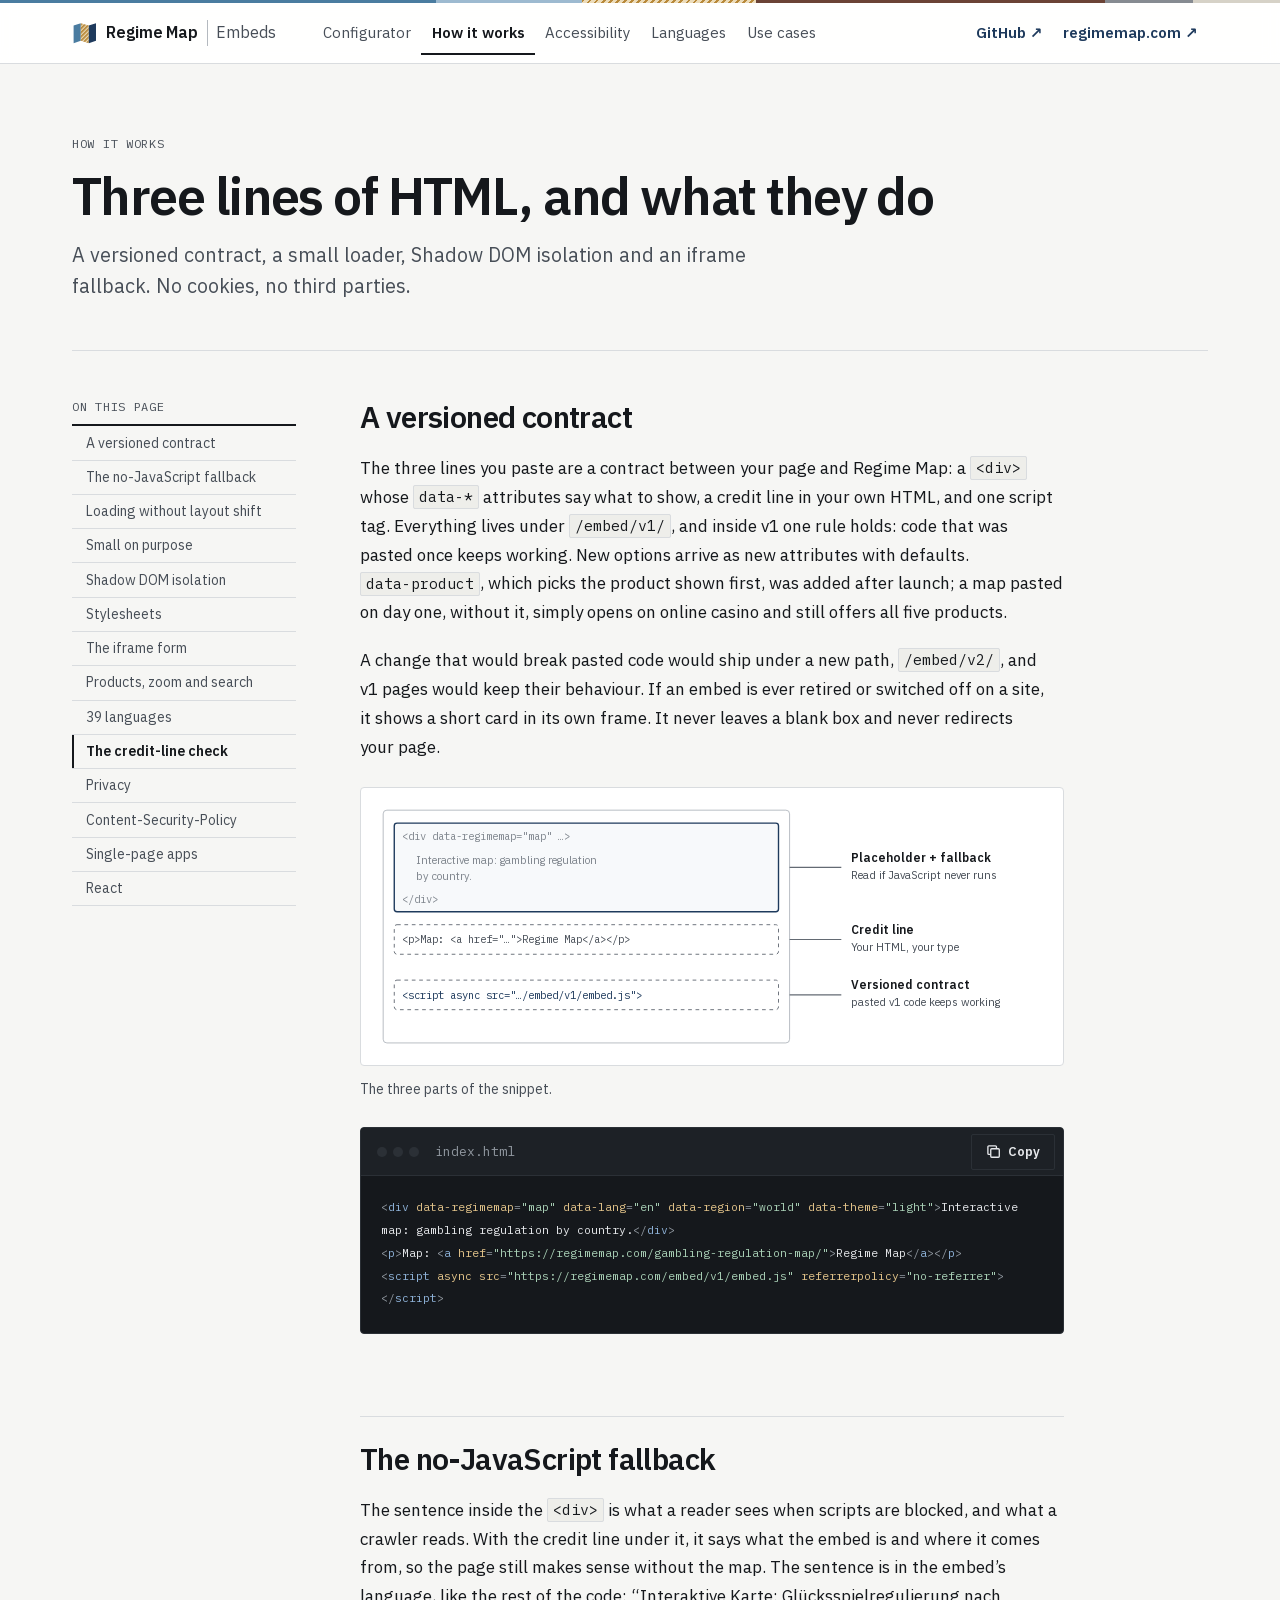
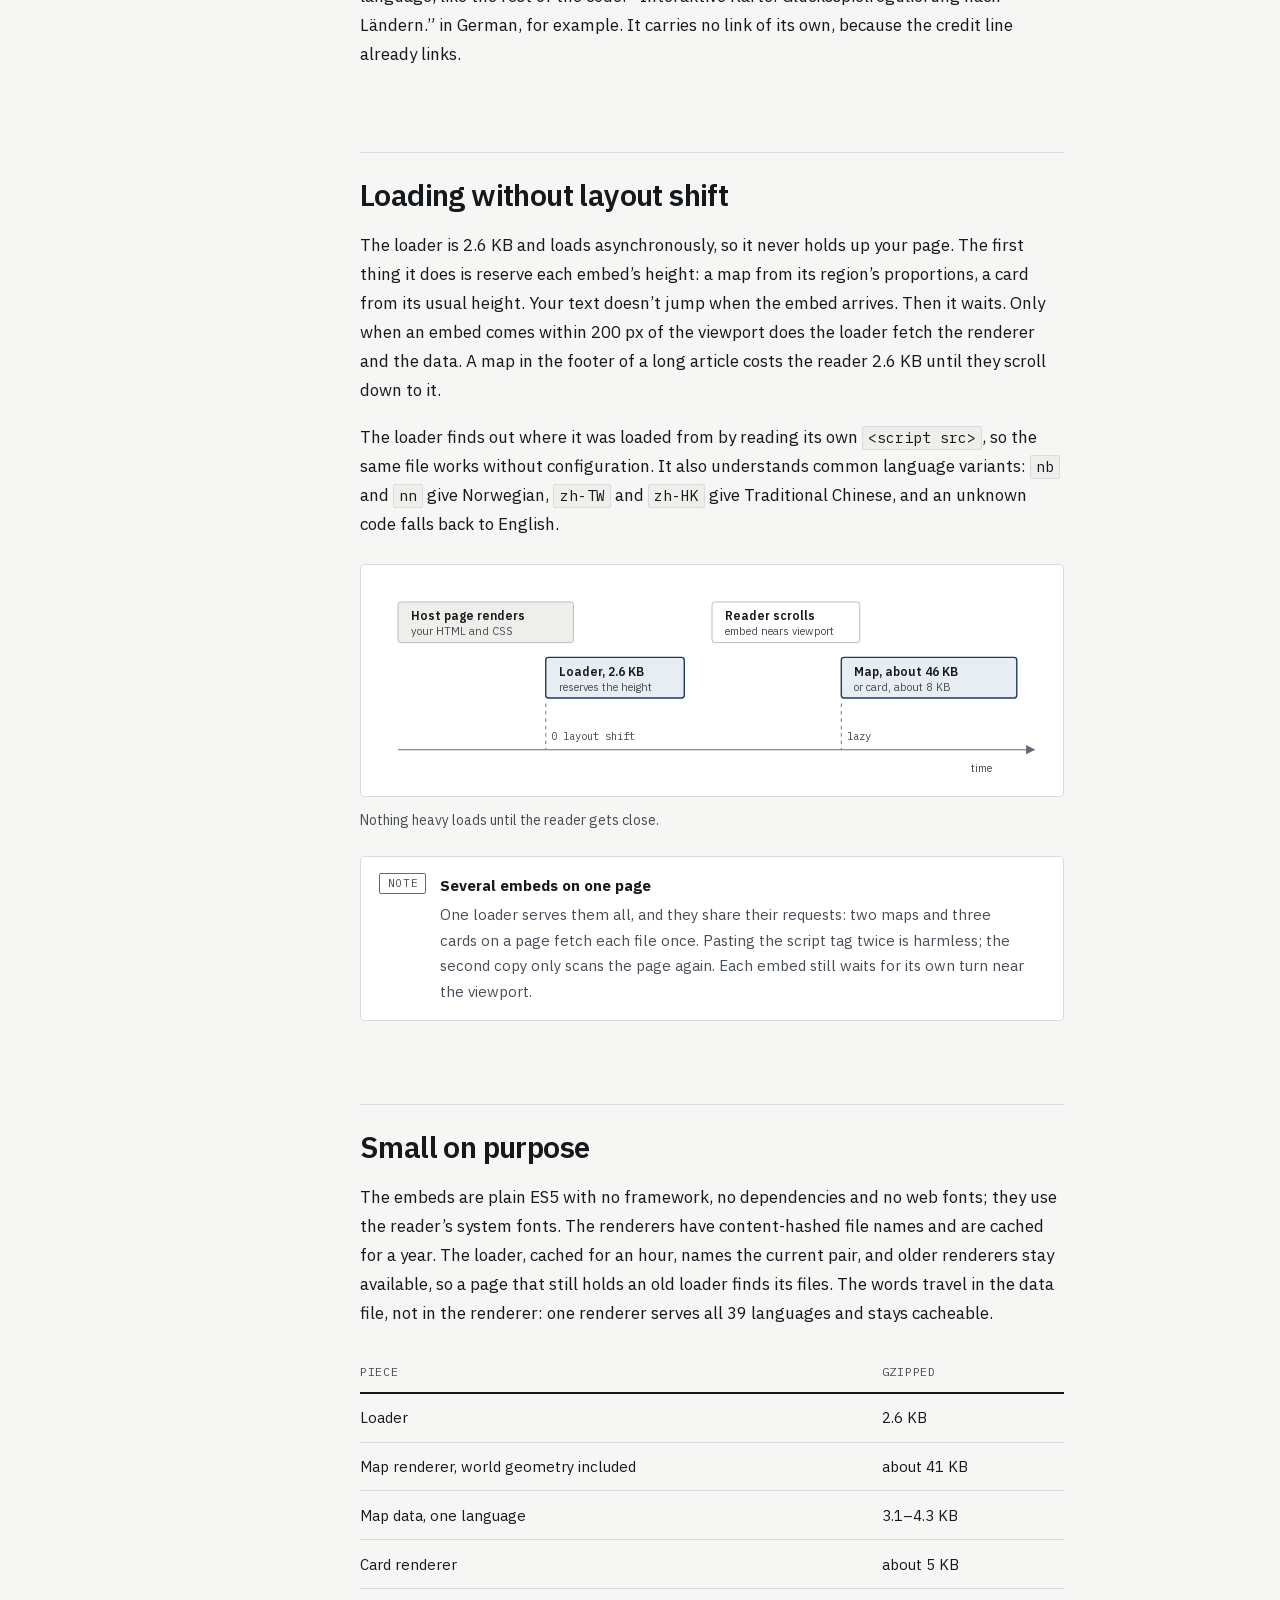
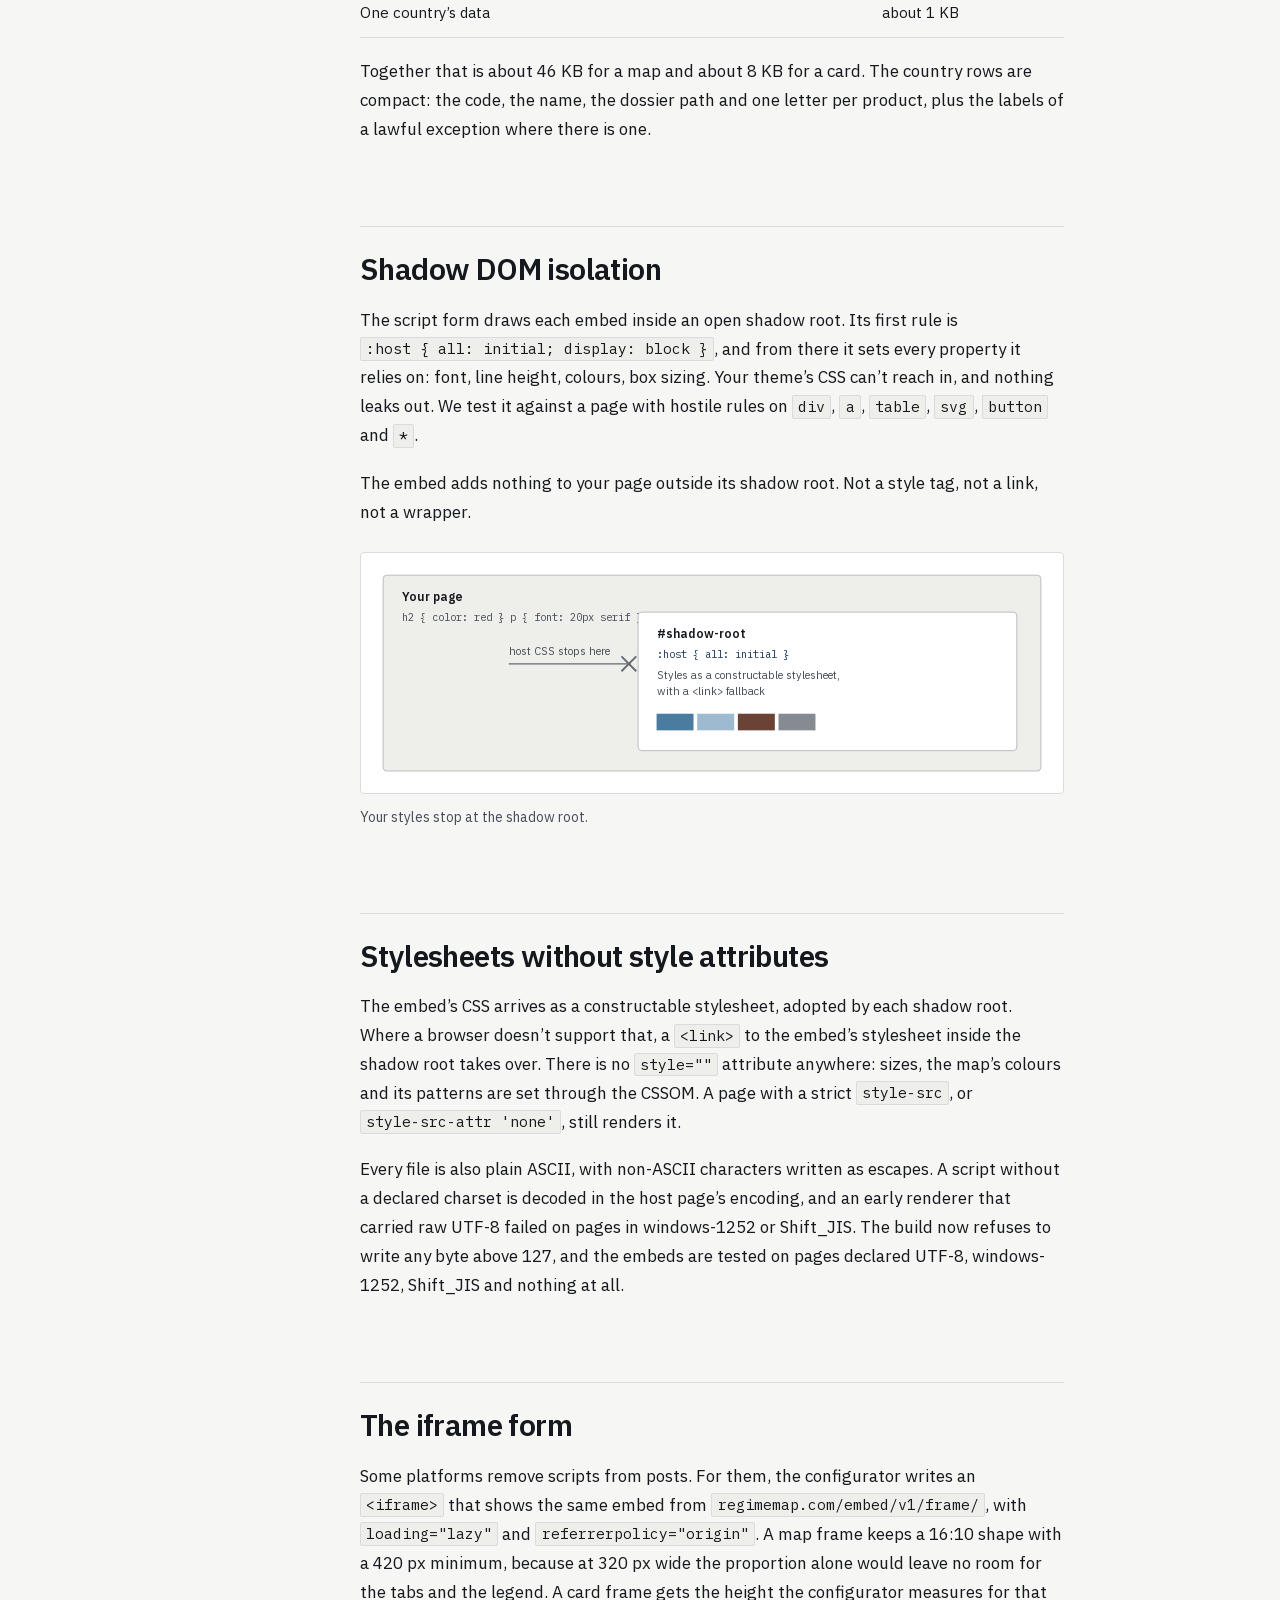
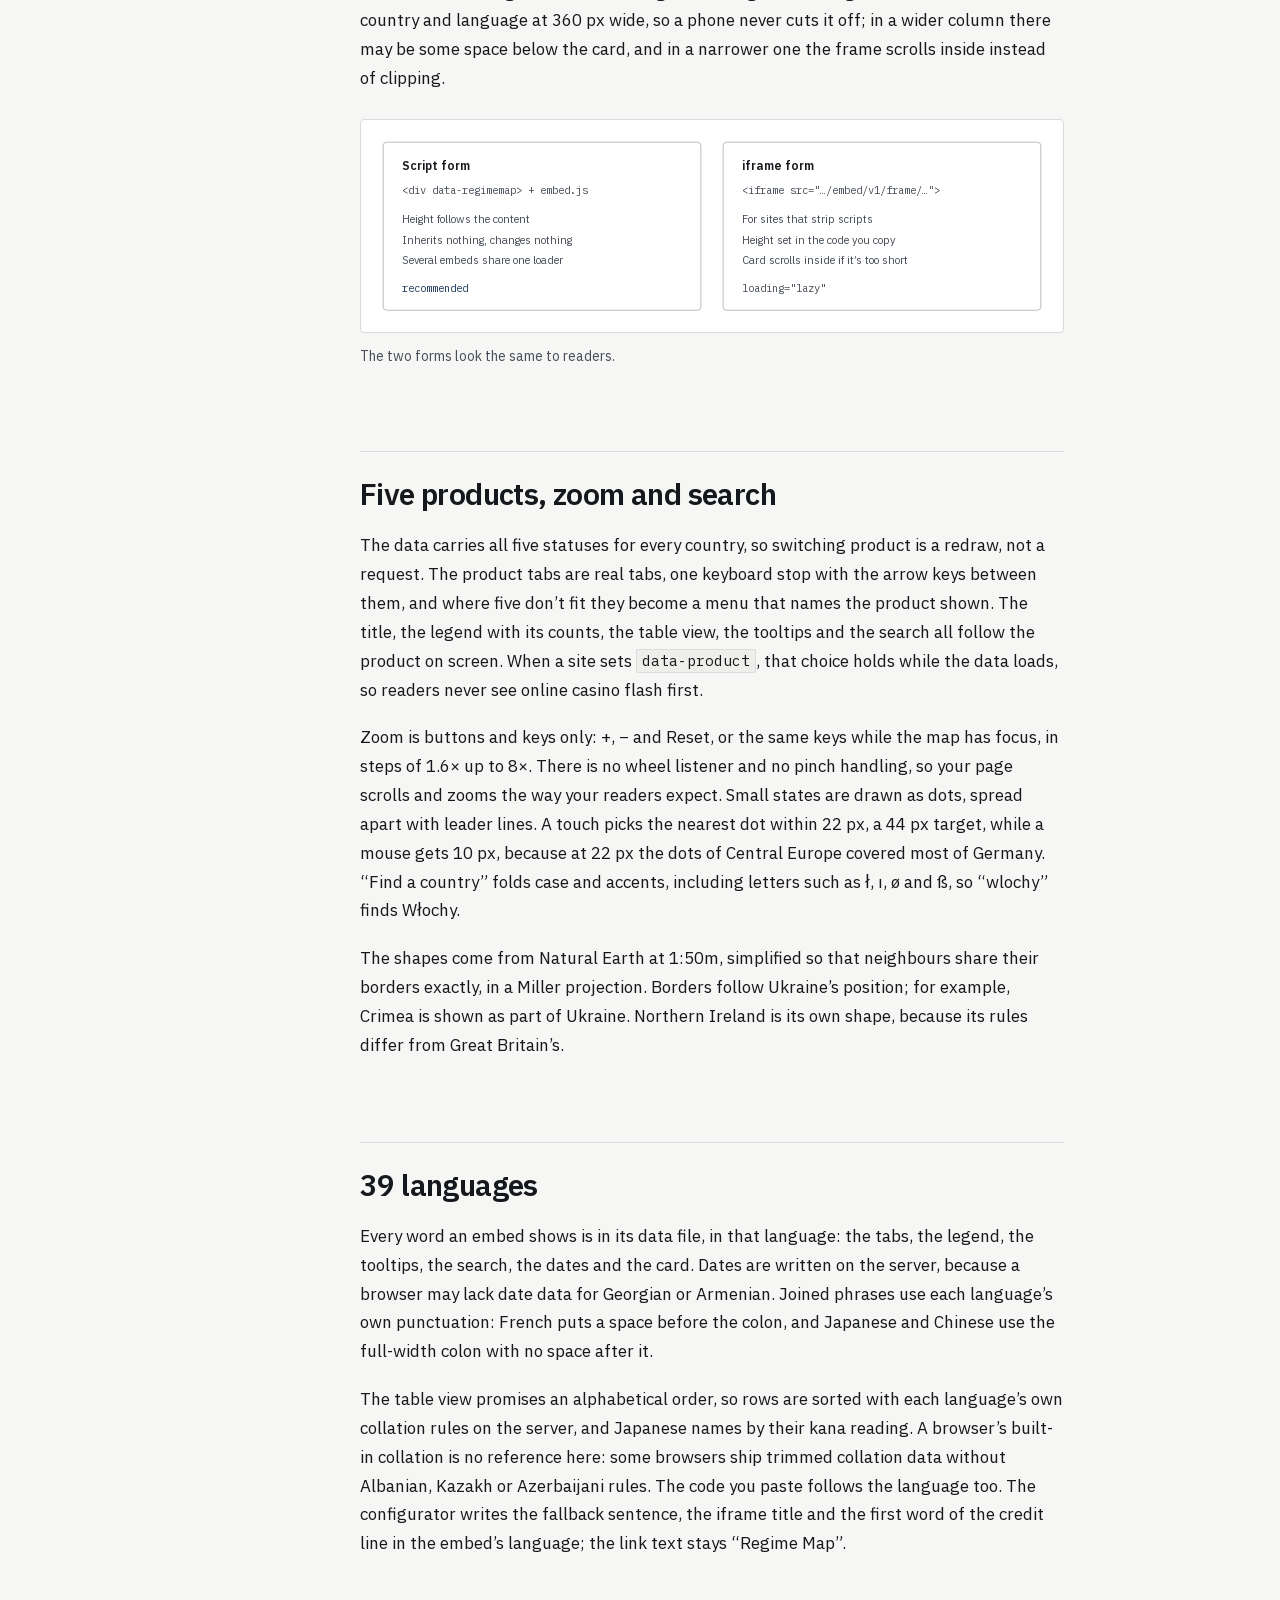
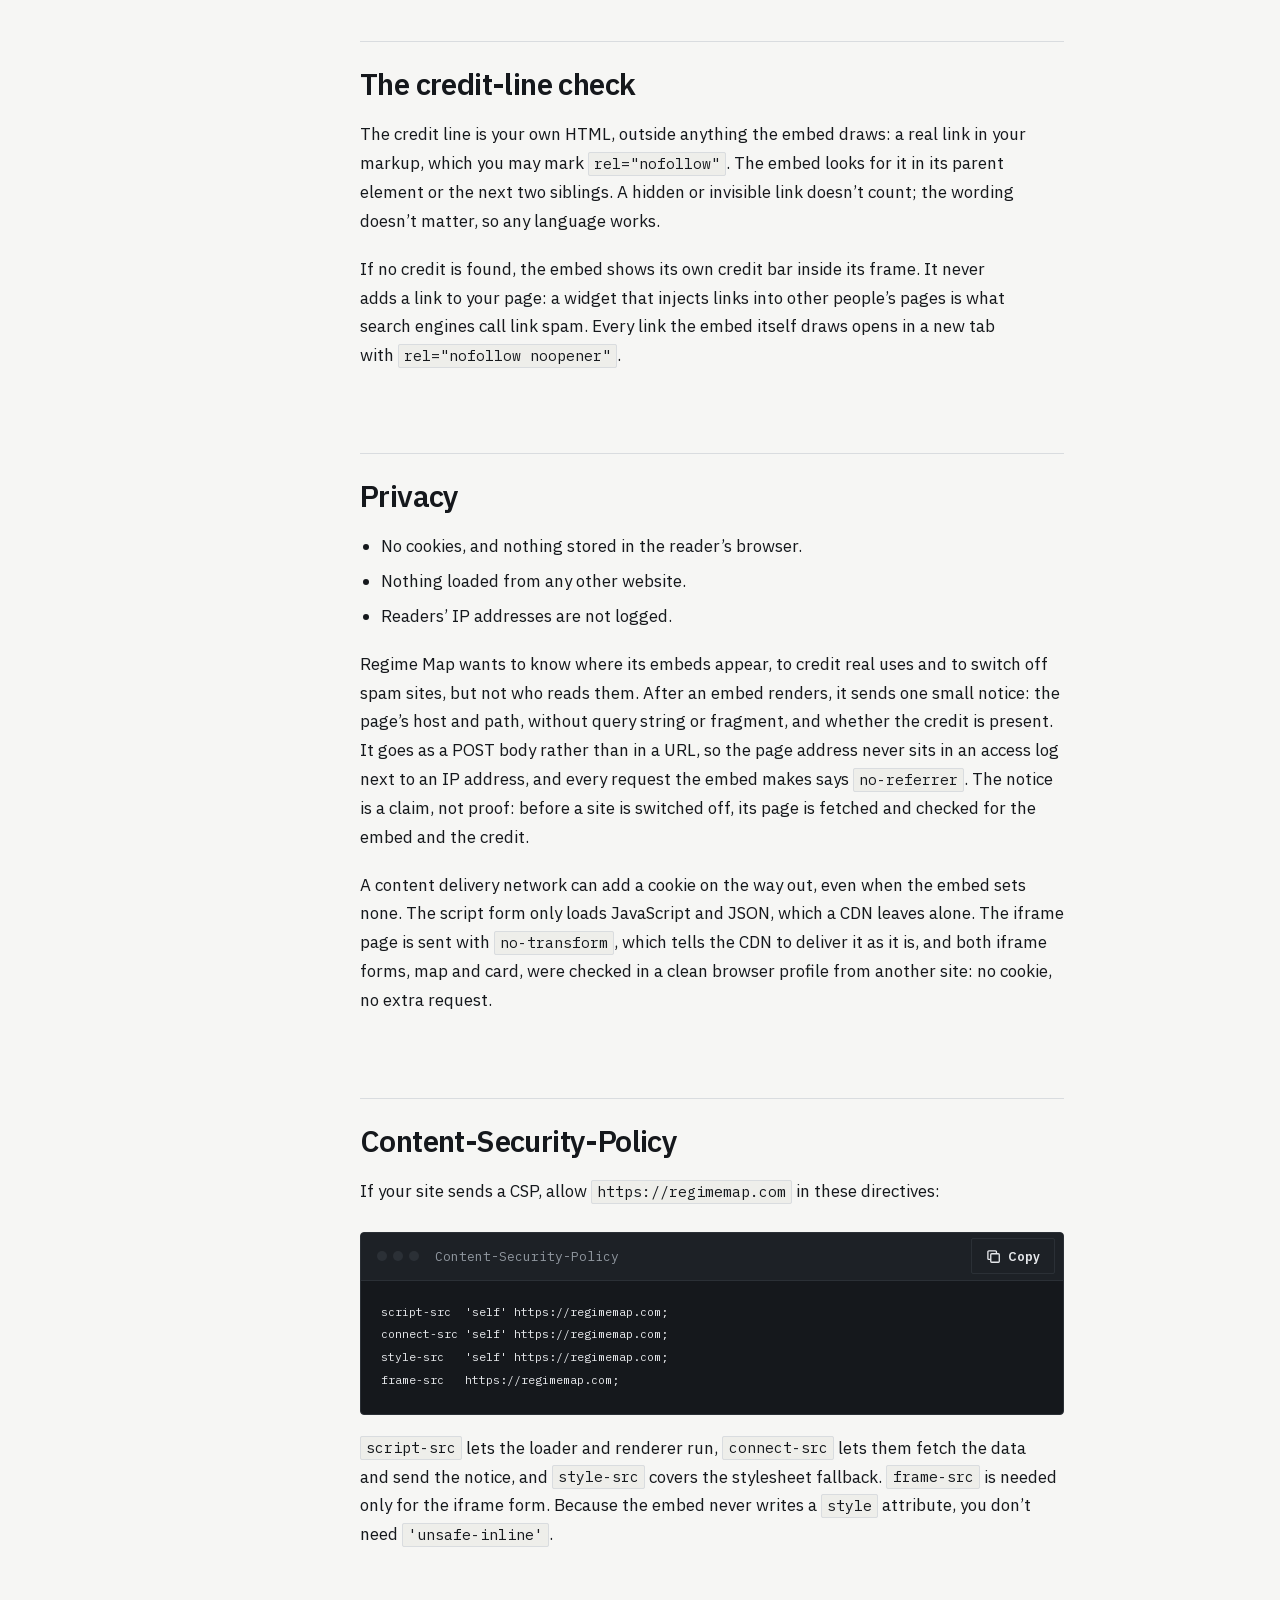
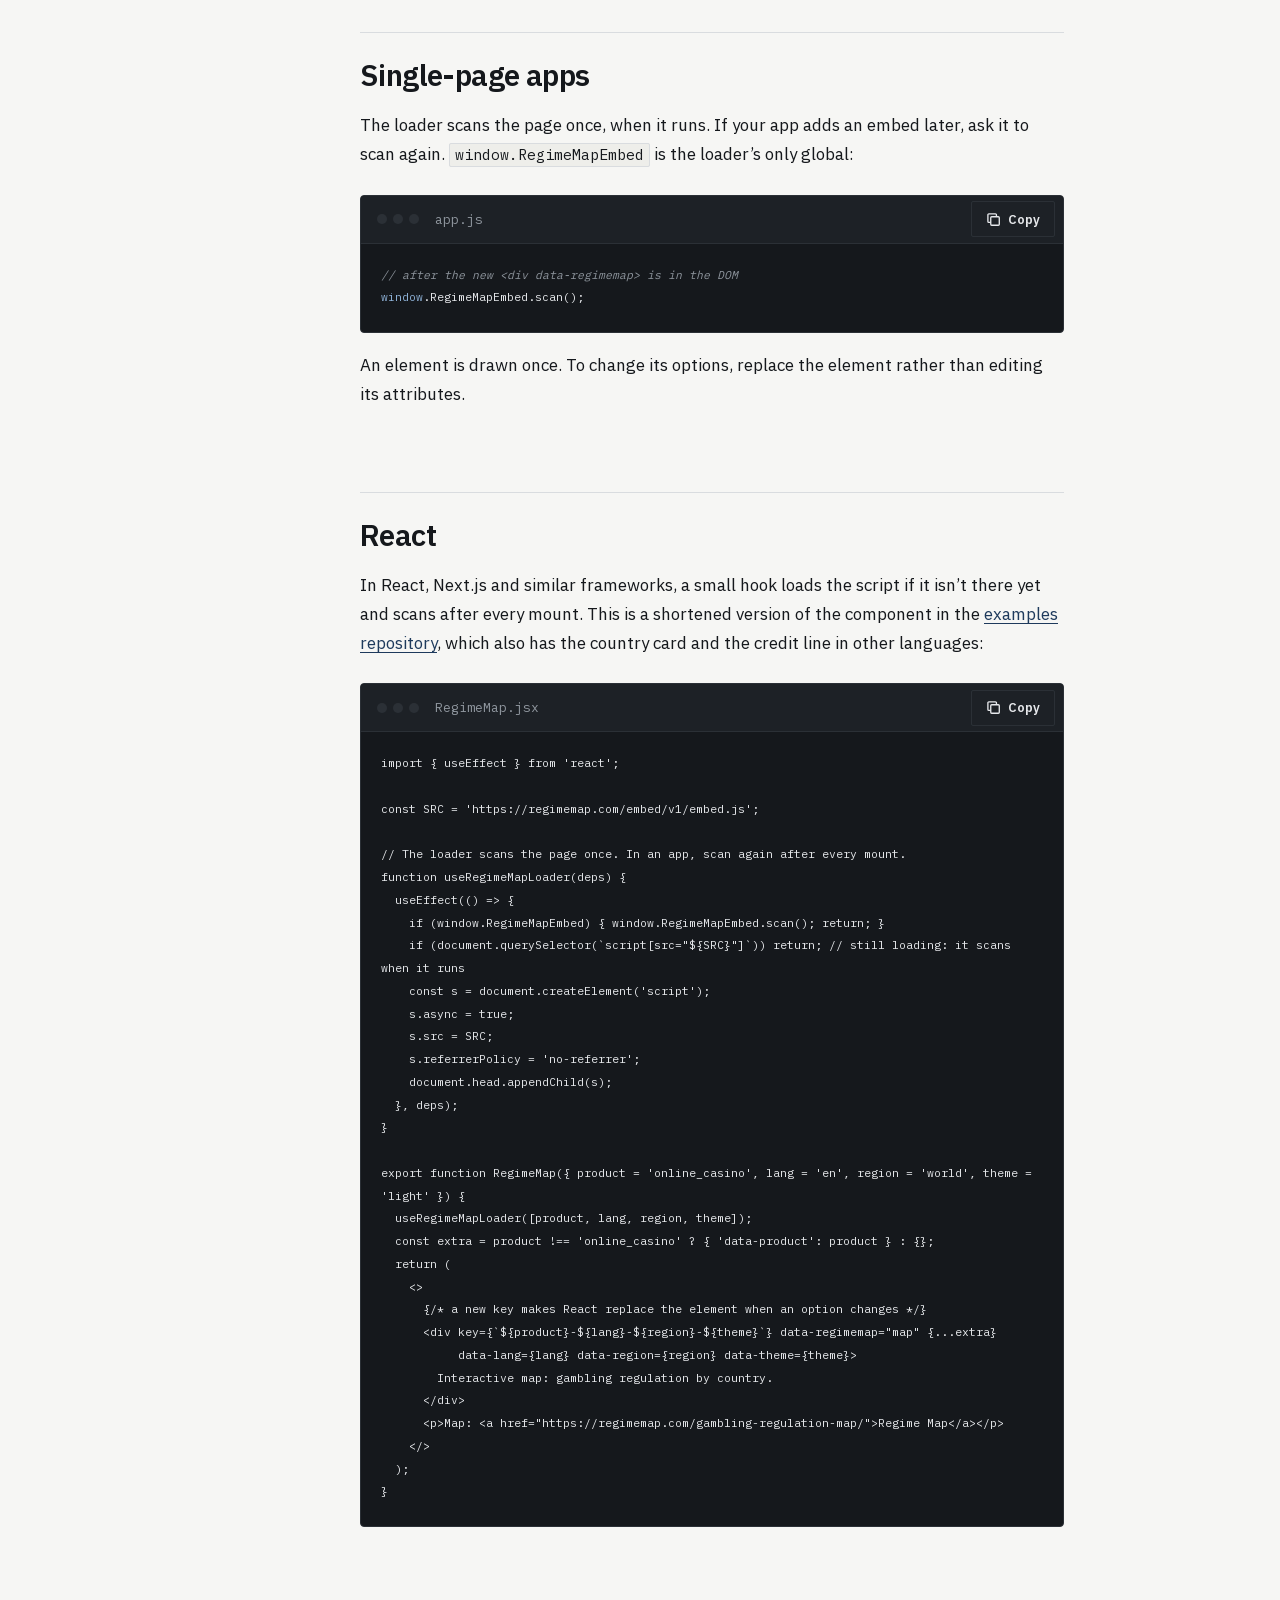
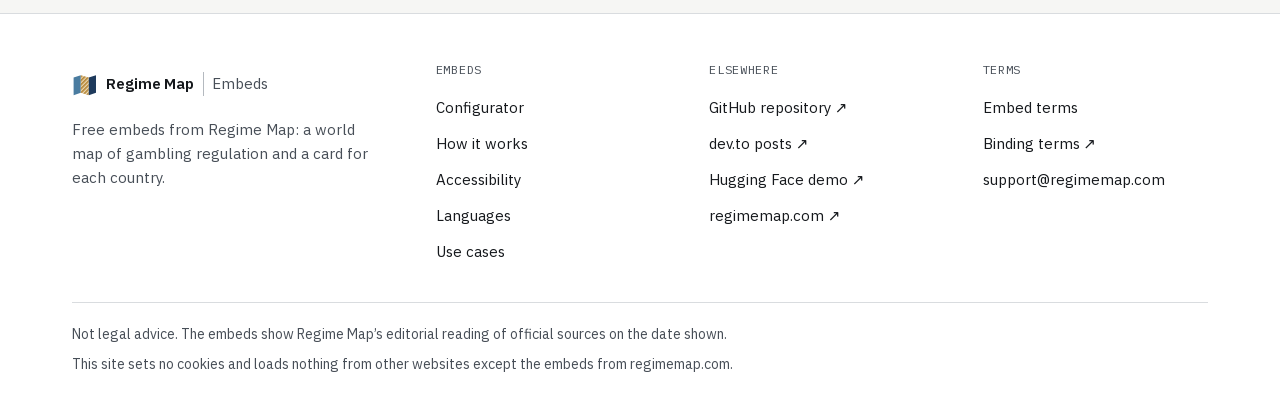
==== how-it-works/index.html @ 904d85ae "Add how-it-works page Co-Authored-By: Claude Opus 5.5 <noreply@anthropic.com> Claude-Session: https" ====
<!DOCTYPE html>
<html lang="en">
<head>
<meta charset="utf-8">
<meta name="viewport" content="width=device-width, initial-scale=1">
<title>How it works · Regime Map Embeds</title>
<meta name="description" content="How the Regime Map embeds work: a versioned contract, a 2.6 KB loader that reserves height, Shadow DOM isolation, the iframe form, privacy and CSP.">
<link rel="canonical" href="https://regimemap.github.io/how-it-works/">
<meta property="og:type" content="article">
<meta property="og:site_name" content="Regime Map Embeds">
<meta property="og:title" content="How it works · Regime Map Embeds">
<meta property="og:description" content="How the Regime Map embeds work: a versioned contract, a 2.6 KB loader that reserves height, Shadow DOM isolation, the iframe form, privacy and CSP.">
<meta property="og:url" content="https://regimemap.github.io/how-it-works/">
<meta property="og:image" content="https://regimemap.github.io/assets/og/og-how-it-works.png">
<meta property="og:image:width" content="1200">
<meta property="og:image:height" content="630">
<meta name="twitter:card" content="summary_large_image">
<meta name="theme-color" content="#f6f6f4" media="(prefers-color-scheme: light)">
<meta name="theme-color" content="#121417" media="(prefers-color-scheme: dark)">
<link rel="icon" href="../assets/img/favicon.svg" type="image/svg+xml">
<link rel="preload" href="../assets/fonts/plex-sans-400-latin.woff2" as="font" type="font/woff2" crossorigin>
<link rel="stylesheet" href="../assets/site.css?v=20261107">
<script src="../assets/site.js?v=20261107" defer></script>
<script type="application/ld+json">
{
 "@context": "https://schema.org",
 "@type": "TechArticle",
 "headline": "How the Regime Map embeds work",
 "inLanguage": "en",
 "url": "https://regimemap.github.io/how-it-works/",
 "dateModified": "2026-11-07",
 "author": {
  "@type": "Organization",
  "name": "Regime Map",
  "url": "https://regimemap.com/"
 },
 "publisher": {
  "@type": "Organization",
  "name": "Regime Map",
  "url": "https://regimemap.com/"
 },
 "proficiencyLevel": "Intermediate"
}
</script>
</head>
<body>
<a class="skip" href="#main">Skip to content</a>
<header class="hd"><div class="stripe" aria-hidden="true"><i></i><i></i><i></i><i></i><i></i><i></i></div>
  <div class="wrap hd-in">
    <a class="brand" href="../"><svg viewBox="0 0 32 32" aria-hidden="true" focusable="false"><defs><pattern id="mk4" patternUnits="userSpaceOnUse" width="3.6" height="3.6" patternTransform="rotate(45)"><rect class="mh1" width="3.6" height="3.6"/><rect class="mh2" x="2.2" width="1.4" height="3.6"/></pattern></defs><polygon class="m1" points="2,7 11,4 11,26 2,29"/><polygon points="11,4 21,7 21,29 11,26" fill="url(#mk4)"/><polygon class="m3" points="21,7 30,4 30,26 21,29"/></svg><b>Regime Map</b><span>Embeds</span></a>
    <nav aria-label="Main"><ul class="nav"><li><a href="../configurator/">Configurator</a></li><li><a href="../how-it-works/" aria-current="page">How it works</a></li><li><a href="../accessibility/">Accessibility</a></li><li><a href="../languages/">Languages</a></li><li><a href="../use-cases/">Use cases</a></li></ul></nav>
    <ul class="hd-ext"><li><a href="https://github.com/regimemap/regimemap-embed-examples">GitHub ↗</a></li><li><a href="https://regimemap.com/">regimemap.com ↗</a></li></ul>
    <details class="menu"><summary>Menu</summary><nav class="menu-panel" aria-label="Main (mobile)"><ul><li><a href="../">Home</a></li><li><a href="../configurator/">Configurator</a></li><li><a href="../how-it-works/" aria-current="page">How it works</a></li><li><a href="../accessibility/">Accessibility</a></li><li><a href="../languages/">Languages</a></li><li><a href="../use-cases/">Use cases</a></li></ul><ul><li><a href="https://github.com/regimemap/regimemap-embed-examples">GitHub ↗</a></li><li><a href="https://regimemap.com/">regimemap.com ↗</a></li></ul></nav></details>
  </div>
</header>
<main id="main"><div class="wrap">
<header class="page-h"><span class="label">How it works</span><h1>Three lines of HTML, and what they do</h1><p>A versioned contract, a small loader, Shadow DOM isolation and an iframe fallback. No cookies, no third parties.</p></header>
<div class="doc"><nav class="toc" aria-labelledby="toc-h"><span class="label" id="toc-h">On this page</span><ol><li><a href="#contract">A versioned contract</a></li><li><a href="#fallback">The no-JavaScript fallback</a></li><li><a href="#loading">Loading without layout shift</a></li><li><a href="#size">Small on purpose</a></li><li><a href="#shadow">Shadow DOM isolation</a></li><li><a href="#styles">Stylesheets</a></li><li><a href="#iframe">The iframe form</a></li><li><a href="#map">Products, zoom and search</a></li><li><a href="#languages">39 languages</a></li><li><a href="#credit">The credit-line check</a></li><li><a href="#privacy">Privacy</a></li><li><a href="#csp">Content-Security-Policy</a></li><li><a href="#spa">Single-page apps</a></li><li><a href="#react">React</a></li></ol></nav>
<article class="prose">
<h2 id="contract">A versioned contract</h2>
<p>The three lines you paste are a contract between your page and Regime Map: a <code>&lt;div&gt;</code> whose <code>data-*</code> attributes say what to show, a credit line in your own HTML, and one script tag. Everything lives under <code>/embed/v1/</code>, and inside v1 one rule holds: code that was pasted once keeps working. New options arrive as new attributes with defaults. <code>data-product</code>, which picks the product shown first, was added after launch; a map pasted on day one, without it, simply opens on online casino and still offers all five products.</p>
<p>A change that would break pasted code would ship under a new path, <code>/embed/v2/</code>, and v1 pages would keep their behaviour. If an embed is ever retired or switched off on a site, it shows a short card in its own frame. It never leaves a blank box and never redirects your page.</p>
<figure class="wide"><svg class="dia" viewBox="0 0 760 300" role="img" aria-labelledby="d1t"><title id="d1t">The pasted markup: a placeholder div with fallback text, the credit line, and the versioned loader script.</title>
<rect class="bx" x="24" y="24" width="440" height="252" rx="4"/><text class="m" x="44" y="56">&lt;div data-regimemap="map" …&gt;</text><text class="t2" x="60" y="82">Interactive map: gambling regulation</text><text class="t2" x="60" y="100">by country.</text><text class="m" x="44" y="124">&lt;/div&gt;</text>
<rect class="acc" x="36" y="38" width="416" height="96" rx="3" fill-opacity="0.35"/>
<text class="m" x="44" y="168">&lt;p&gt;Map: &lt;a href="…"&gt;Regime Map&lt;/a&gt;&lt;/p&gt;</text><rect class="dash" x="36" y="148" width="416" height="32" rx="3"/>
<text class="ma" x="44" y="228">&lt;script async src="…/embed/v1/embed.js"&gt;</text><rect class="dash" x="36" y="208" width="416" height="32" rx="3"/>
<path class="ln" d="M464 86 H520"/><path class="ln" d="M464 164 H520"/><path class="ln" d="M464 224 H520"/>
<text class="t" x="530" y="80">Placeholder + fallback</text><text class="t2" x="530" y="98">Read if JavaScript never runs</text>
<text class="t" x="530" y="158">Credit line</text><text class="t2" x="530" y="176">Your HTML, your type</text>
<text class="t" x="530" y="218">Versioned contract</text><text class="t2" x="530" y="236">pasted v1 code keeps working</text></svg><figcaption>The three parts of the snippet.</figcaption></figure>
<div class="code"><div class="code-h"><span class="dots" aria-hidden="true"><i></i><i></i><i></i></span><span class="fn">index.html</span><button class="copy" type="button" data-copy="#code-1"><svg viewBox="0 0 16 16" aria-hidden="true"><rect x="5" y="5" width="9" height="9" rx="1" fill="none" stroke="currentColor" stroke-width="1.4"/><path d="M11 5V3a1 1 0 0 0-1-1H3a1 1 0 0 0-1 1v7a1 1 0 0 0 1 1h2" fill="none" stroke="currentColor" stroke-width="1.4"/></svg><span class="idle">Copy</span><span class="ok">Copied</span><span class="sr sr-live" aria-live="polite"></span></button></div><pre><code id="code-1"><span class="t-pun">&lt;</span><span class="t-tag">div</span> <span class="t-attr">data-regimemap</span><span class="t-pun">=</span><span class="t-str">&quot;map&quot;</span> <span class="t-attr">data-lang</span><span class="t-pun">=</span><span class="t-str">&quot;en&quot;</span> <span class="t-attr">data-region</span><span class="t-pun">=</span><span class="t-str">&quot;world&quot;</span> <span class="t-attr">data-theme</span><span class="t-pun">=</span><span class="t-str">&quot;light&quot;</span><span class="t-pun">&gt;</span>Interactive map: gambling regulation by country.<span class="t-pun">&lt;/</span><span class="t-tag">div</span><span class="t-pun">&gt;</span>
<span class="t-pun">&lt;</span><span class="t-tag">p</span><span class="t-pun">&gt;</span>Map: <span class="t-pun">&lt;</span><span class="t-tag">a</span> <span class="t-attr">href</span><span class="t-pun">=</span><span class="t-str">&quot;https://regimemap.com/gambling-regulation-map/&quot;</span><span class="t-pun">&gt;</span>Regime Map<span class="t-pun">&lt;/</span><span class="t-tag">a</span><span class="t-pun">&gt;</span><span class="t-pun">&lt;/</span><span class="t-tag">p</span><span class="t-pun">&gt;</span>
<span class="t-pun">&lt;</span><span class="t-tag">script</span> <span class="t-attr">async</span> <span class="t-attr">src</span><span class="t-pun">=</span><span class="t-str">&quot;https://regimemap.com/embed/v1/embed.js&quot;</span> <span class="t-attr">referrerpolicy</span><span class="t-pun">=</span><span class="t-str">&quot;no-referrer&quot;</span><span class="t-pun">&gt;</span><span class="t-pun">&lt;/</span><span class="t-tag">script</span><span class="t-pun">&gt;</span></code></pre></div>
<h2 id="fallback">The no-JavaScript fallback</h2>
<p>The sentence inside the <code>&lt;div&gt;</code> is what a reader sees when scripts are blocked, and what a crawler reads. With the credit line under it, it says what the embed is and where it comes from, so the page still makes sense without the map. The sentence is in the embed’s language, like the rest of the code: “Interaktive Karte: Glücksspielregulierung nach Ländern.” in German, for example. It carries no link of its own, because the credit line already links.</p>
<h2 id="loading">Loading without layout shift</h2>
<p>The loader is 2.6 KB and loads asynchronously, so it never holds up your page. The first thing it does is reserve each embed’s height: a map from its region’s proportions, a card from its usual height. Your text doesn’t jump when the embed arrives. Then it waits. Only when an embed comes within 200 px of the viewport does the loader fetch the renderer and the data. A map in the footer of a long article costs the reader 2.6 KB until they scroll down to it.</p>
<p>The loader finds out where it was loaded from by reading its own <code>&lt;script src&gt;</code>, so the same file works without configuration. It also understands common language variants: <code>nb</code> and <code>nn</code> give Norwegian, <code>zh-TW</code> and <code>zh-HK</code> give Traditional Chinese, and an unknown code falls back to English.</p>
<figure class="wide"><svg class="dia" viewBox="0 0 760 250" role="img" aria-labelledby="d2t"><title id="d2t">Loading timeline: the page renders, the 2.6 KB loader reserves height, then the map loads only when it nears the viewport.</title>
<path class="ln" d="M40 200 H720"/><path class="ar" d="M720 195 L730 200 L720 205 Z"/><text class="t2" x="660" y="224">time</text>
<rect class="bx2" x="40" y="40" width="190" height="44" rx="3"/><text class="t" x="54" y="60">Host page renders</text><text class="t2" x="54" y="76">your HTML and CSS</text>
<rect class="acc" x="200" y="100" width="150" height="44" rx="3"/><text class="t" x="214" y="120">Loader, 2.6 KB</text><text class="t2" x="214" y="136">reserves the height</text>
<rect class="bx" x="380" y="40" width="160" height="44" rx="3"/><text class="t" x="394" y="60">Reader scrolls</text><text class="t2" x="394" y="76">embed nears viewport</text>
<rect class="acc" x="520" y="100" width="190" height="44" rx="3"/><text class="t" x="534" y="120">Map, about 46 KB</text><text class="t2" x="534" y="136">or card, about 8 KB</text>
<path class="dash" d="M200 150 V200"/><path class="dash" d="M520 150 V200"/><text class="m" x="206" y="190">0 layout shift</text><text class="m" x="526" y="190">lazy</text></svg><figcaption>Nothing heavy loads until the reader gets close.</figcaption></figure>
<div class="callout" data-kind="Note"><b>Several embeds on one page</b><p>One loader serves them all, and they share their requests: two maps and three cards on a page fetch each file once. Pasting the script tag twice is harmless; the second copy only scans the page again. Each embed still waits for its own turn near the viewport.</p></div>
<h2 id="size">Small on purpose</h2>
<p>The embeds are plain ES5 with no framework, no dependencies and no web fonts; they use the reader’s system fonts. The renderers have content-hashed file names and are cached for a year. The loader, cached for an hour, names the current pair, and older renderers stay available, so a page that still holds an old loader finds its files. The words travel in the data file, not in the renderer: one renderer serves all 39 languages and stays cacheable.</p>
<div class="tbl-wrap"><table class="tbl"><thead><tr><th scope="col">Piece</th><th scope="col">Gzipped</th></tr></thead><tbody><tr><td>Loader</td><td>2.6 KB</td></tr><tr><td>Map renderer, world geometry included</td><td>about 41 KB</td></tr><tr><td>Map data, one language</td><td>3.1–4.3 KB</td></tr><tr><td>Card renderer</td><td>about 5 KB</td></tr><tr><td>One country’s data</td><td>about 1 KB</td></tr></tbody></table></div>
<p>Together that is about 46 KB for a map and about 8 KB for a card. The country rows are compact: the code, the name, the dossier path and one letter per product, plus the labels of a lawful exception where there is one.</p>
<h2 id="shadow">Shadow DOM isolation</h2>
<p>The script form draws each embed inside an open shadow root. Its first rule is <code>:host { all: initial; display: block }</code>, and from there it sets every property it relies on: font, line height, colours, box sizing. Your theme’s CSS can’t reach in, and nothing leaks out. We test it against a page with hostile rules on <code>div</code>, <code>a</code>, <code>table</code>, <code>svg</code>, <code>button</code> and <code>*</code>.</p>
<p>The embed adds nothing to your page outside its shadow root. Not a style tag, not a link, not a wrapper.</p>
<figure class="wide"><svg class="dia" viewBox="0 0 760 260" role="img" aria-labelledby="d3t"><title id="d3t">Shadow DOM isolation: host page styles stop at the shadow root, and the embed's styles stay inside it.</title>
<rect class="bx2" x="24" y="24" width="712" height="212" rx="4"/><text class="t" x="44" y="52">Your page</text><text class="m" x="44" y="74">h2 { color: red } p { font: 20px serif }</text>
<rect class="bx" x="300" y="64" width="410" height="150" rx="4"/><text class="t" x="320" y="92">#shadow-root</text><text class="ma" x="320" y="114">:host { all: initial }</text><text class="t2" x="320" y="136">Styles as a constructable stylesheet,</text><text class="t2" x="320" y="154">with a &lt;link&gt; fallback</text>
<rect class="s1" x="320" y="174" width="40" height="18"/><rect class="s2" x="364" y="174" width="40" height="18"/><rect class="s4" x="408" y="174" width="40" height="18"/><rect class="s5" x="452" y="174" width="40" height="18"/>
<path class="ln" d="M160 120 H292"/><path class="ln" d="M282 112 L298 128 M282 128 L298 112" style="stroke-width:2"/><text class="t2" x="160" y="110">host CSS stops here</text></svg><figcaption>Your styles stop at the shadow root.</figcaption></figure>
<h2 id="styles">Stylesheets without style attributes</h2>
<p>The embed’s CSS arrives as a constructable stylesheet, adopted by each shadow root. Where a browser doesn’t support that, a <code>&lt;link&gt;</code> to the embed’s stylesheet inside the shadow root takes over. There is no <code>style=""</code> attribute anywhere: sizes, the map’s colours and its patterns are set through the CSSOM. A page with a strict <code>style-src</code>, or <code>style-src-attr 'none'</code>, still renders it.</p>
<p>Every file is also plain ASCII, with non-ASCII characters written as escapes. A script without a declared charset is decoded in the host page’s encoding, and an early renderer that carried raw UTF-8 failed on pages in windows-1252 or Shift_JIS. The build now refuses to write any byte above 127, and the embeds are tested on pages declared UTF-8, windows-1252, Shift_JIS and nothing at all.</p>
<h2 id="iframe">The iframe form</h2>
<p>Some platforms remove scripts from posts. For them, the configurator writes an <code>&lt;iframe&gt;</code> that shows the same embed from <code>regimemap.com/embed/v1/frame/</code>, with <code>loading="lazy"</code> and <code>referrerpolicy="origin"</code>. A map frame keeps a 16:10 shape with a 420 px minimum, because at 320 px wide the proportion alone would leave no room for the tabs and the legend. A card frame gets the height the configurator measures for that country and language at 360 px wide, so a phone never cuts it off; in a wider column there may be some space below the card, and in a narrower one the frame scrolls inside instead of clipping.</p>
<figure class="wide"><svg class="dia" viewBox="0 0 760 230" role="img" aria-labelledby="d4t"><title id="d4t">Script form versus iframe form.</title>
<rect class="bx" x="24" y="24" width="344" height="182" rx="4"/><text class="t" x="44" y="54">Script form</text><text class="m" x="44" y="80">&lt;div data-regimemap&gt; + embed.js</text>
<text class="t2" x="44" y="112">Height follows the content</text><text class="t2" x="44" y="134">Inherits nothing, changes nothing</text><text class="t2" x="44" y="156">Several embeds share one loader</text><text class="ma" x="44" y="186">recommended</text>
<rect class="bx" x="392" y="24" width="344" height="182" rx="4"/><text class="t" x="412" y="54">iframe form</text><text class="m" x="412" y="80">&lt;iframe src="…/embed/v1/frame/…"&gt;</text>
<text class="t2" x="412" y="112">For sites that strip scripts</text><text class="t2" x="412" y="134">Height set in the code you copy</text><text class="t2" x="412" y="156">Card scrolls inside if it’s too short</text><text class="m" x="412" y="186">loading="lazy"</text></svg><figcaption>The two forms look the same to readers.</figcaption></figure>
<h2 id="map">Five products, zoom and search</h2>
<p>The data carries all five statuses for every country, so switching product is a redraw, not a request. The product tabs are real tabs, one keyboard stop with the arrow keys between them, and where five don’t fit they become a menu that names the product shown. The title, the legend with its counts, the table view, the tooltips and the search all follow the product on screen. When a site sets <code>data-product</code>, that choice holds while the data loads, so readers never see online casino flash first.</p>
<p>Zoom is buttons and keys only: +, − and Reset, or the same keys while the map has focus, in steps of 1.6× up to 8×. There is no wheel listener and no pinch handling, so your page scrolls and zooms the way your readers expect. Small states are drawn as dots, spread apart with leader lines. A touch picks the nearest dot within 22 px, a 44 px target, while a mouse gets 10 px, because at 22 px the dots of Central Europe covered most of Germany. “Find a country” folds case and accents, including letters such as ł, ı, ø and ß, so “wlochy” finds Włochy.</p>
<p>The shapes come from Natural Earth at 1:50m, simplified so that neighbours share their borders exactly, in a Miller projection. Borders follow Ukraine’s position; for example, Crimea is shown as part of Ukraine. Northern Ireland is its own shape, because its rules differ from Great Britain’s.</p>
<h2 id="languages">39 languages</h2>
<p>Every word an embed shows is in its data file, in that language: the tabs, the legend, the tooltips, the search, the dates and the card. Dates are written on the server, because a browser may lack date data for Georgian or Armenian. Joined phrases use each language’s own punctuation: French puts a space before the colon, and Japanese and Chinese use the full-width colon with no space after it.</p>
<p>The table view promises an alphabetical order, so rows are sorted with each language’s own collation rules on the server, and Japanese names by their kana reading. A browser’s built-in collation is no reference here: some browsers ship trimmed collation data without Albanian, Kazakh or Azerbaijani rules. The code you paste follows the language too. The configurator writes the fallback sentence, the iframe title and the first word of the credit line in the embed’s language; the link text stays “Regime Map”.</p>
<h2 id="credit">The credit-line check</h2>
<p>The credit line is your own HTML, outside anything the embed draws: a real link in your markup, which you may mark <code>rel="nofollow"</code>. The embed looks for it in its parent element or the next two siblings. A hidden or invisible link doesn’t count; the wording doesn’t matter, so any language works.</p>
<p>If no credit is found, the embed shows its own credit bar inside its frame. It never adds a link to your page: a widget that injects links into other people’s pages is what search engines call link spam. Every link the embed itself draws opens in a new tab with <code>rel="nofollow noopener"</code>.</p>
<h2 id="privacy">Privacy</h2>
<ul><li>No cookies, and nothing stored in the reader’s browser.</li><li>Nothing loaded from any other website.</li><li>Readers’ IP addresses are not logged.</li></ul>
<p>Regime Map wants to know where its embeds appear, to credit real uses and to switch off spam sites, but not who reads them. After an embed renders, it sends one small notice: the page’s host and path, without query string or fragment, and whether the credit is present. It goes as a POST body rather than in a URL, so the page address never sits in an access log next to an IP address, and every request the embed makes says <code>no-referrer</code>. The notice is a claim, not proof: before a site is switched off, its page is fetched and checked for the embed and the credit.</p>
<p>A content delivery network can add a cookie on the way out, even when the embed sets none. The script form only loads JavaScript and JSON, which a CDN leaves alone. The iframe page is sent with <code>no-transform</code>, which tells the CDN to deliver it as it is, and both iframe forms, map and card, were checked in a clean browser profile from another site: no cookie, no extra request.</p>
<h2 id="csp">Content-Security-Policy</h2>
<p>If your site sends a CSP, allow <code>https://regimemap.com</code> in these directives:</p>
<div class="code"><div class="code-h"><span class="dots" aria-hidden="true"><i></i><i></i><i></i></span><span class="fn">Content-Security-Policy</span><button class="copy" type="button" data-copy="#code-2"><svg viewBox="0 0 16 16" aria-hidden="true"><rect x="5" y="5" width="9" height="9" rx="1" fill="none" stroke="currentColor" stroke-width="1.4"/><path d="M11 5V3a1 1 0 0 0-1-1H3a1 1 0 0 0-1 1v7a1 1 0 0 0 1 1h2" fill="none" stroke="currentColor" stroke-width="1.4"/></svg><span class="idle">Copy</span><span class="ok">Copied</span><span class="sr sr-live" aria-live="polite"></span></button></div><pre><code id="code-2">script-src  'self' https://regimemap.com;
connect-src 'self' https://regimemap.com;
style-src   'self' https://regimemap.com;
frame-src   https://regimemap.com;</code></pre></div>
<p><code>script-src</code> lets the loader and renderer run, <code>connect-src</code> lets them fetch the data and send the notice, and <code>style-src</code> covers the stylesheet fallback. <code>frame-src</code> is needed only for the iframe form. Because the embed never writes a <code>style</code> attribute, you don’t need <code>'unsafe-inline'</code>.</p>
<h2 id="spa">Single-page apps</h2>
<p>The loader scans the page once, when it runs. If your app adds an embed later, ask it to scan again. <code>window.RegimeMapEmbed</code> is the loader’s only global:</p>
<div class="code"><div class="code-h"><span class="dots" aria-hidden="true"><i></i><i></i><i></i></span><span class="fn">app.js</span><button class="copy" type="button" data-copy="#code-3"><svg viewBox="0 0 16 16" aria-hidden="true"><rect x="5" y="5" width="9" height="9" rx="1" fill="none" stroke="currentColor" stroke-width="1.4"/><path d="M11 5V3a1 1 0 0 0-1-1H3a1 1 0 0 0-1 1v7a1 1 0 0 0 1 1h2" fill="none" stroke="currentColor" stroke-width="1.4"/></svg><span class="idle">Copy</span><span class="ok">Copied</span><span class="sr sr-live" aria-live="polite"></span></button></div><pre><code id="code-3"><span class="t-com">// after the new &lt;div data-regimemap&gt; is in the DOM</span>
<span class="t-kw">window</span>.RegimeMapEmbed.scan();</code></pre></div>
<p>An element is drawn once. To change its options, replace the element rather than editing its attributes.</p>
<h2 id="react">React</h2>
<p>In React, Next.js and similar frameworks, a small hook loads the script if it isn’t there yet and scans after every mount. This is a shortened version of the component in the <a href="https://github.com/regimemap/regimemap-embed-examples">examples repository</a>, which also has the country card and the credit line in other languages:</p>
<div class="code"><div class="code-h"><span class="dots" aria-hidden="true"><i></i><i></i><i></i></span><span class="fn">RegimeMap.jsx</span><button class="copy" type="button" data-copy="#code-4"><svg viewBox="0 0 16 16" aria-hidden="true"><rect x="5" y="5" width="9" height="9" rx="1" fill="none" stroke="currentColor" stroke-width="1.4"/><path d="M11 5V3a1 1 0 0 0-1-1H3a1 1 0 0 0-1 1v7a1 1 0 0 0 1 1h2" fill="none" stroke="currentColor" stroke-width="1.4"/></svg><span class="idle">Copy</span><span class="ok">Copied</span><span class="sr sr-live" aria-live="polite"></span></button></div><pre><code id="code-4">import { useEffect } from 'react';

const SRC = 'https://regimemap.com/embed/v1/embed.js';

// The loader scans the page once. In an app, scan again after every mount.
function useRegimeMapLoader(deps) {
  useEffect(() =&gt; {
    if (window.RegimeMapEmbed) { window.RegimeMapEmbed.scan(); return; }
    if (document.querySelector(`script[src="${SRC}"]`)) return; // still loading: it scans when it runs
    const s = document.createElement('script');
    s.async = true;
    s.src = SRC;
    s.referrerPolicy = 'no-referrer';
    document.head.appendChild(s);
  }, deps);
}

export function RegimeMap({ product = 'online_casino', lang = 'en', region = 'world', theme = 'light' }) {
  useRegimeMapLoader([product, lang, region, theme]);
  const extra = product !== 'online_casino' ? { 'data-product': product } : {};
  return (
    &lt;&gt;
      {/* a new key makes React replace the element when an option changes */}
      &lt;div key={`${product}-${lang}-${region}-${theme}`} data-regimemap="map" {...extra}
           data-lang={lang} data-region={region} data-theme={theme}&gt;
        Interactive map: gambling regulation by country.
      &lt;/div&gt;
      &lt;p&gt;Map: &lt;a href="https://regimemap.com/gambling-regulation-map/"&gt;Regime Map&lt;/a&gt;&lt;/p&gt;
    &lt;/&gt;
  );
}</code></pre></div>
</article></div>
</div></main>
<footer class="ft">
  <div class="wrap">
    <div class="ft-in">
      <div><a class="brand" href="../"><svg viewBox="0 0 32 32" aria-hidden="true" focusable="false"><defs><pattern id="mk5" patternUnits="userSpaceOnUse" width="3.6" height="3.6" patternTransform="rotate(45)"><rect class="mh1" width="3.6" height="3.6"/><rect class="mh2" x="2.2" width="1.4" height="3.6"/></pattern></defs><polygon class="m1" points="2,7 11,4 11,26 2,29"/><polygon points="11,4 21,7 21,29 11,26" fill="url(#mk5)"/><polygon class="m3" points="21,7 30,4 30,26 21,29"/></svg><b>Regime Map</b><span>Embeds</span></a><p class="ft-blurb">Free embeds from Regime Map: a world map of gambling regulation and a card for each country.</p></div>
      <nav aria-labelledby="f1"><h2 id="f1">Embeds</h2><ul><li><a href="../configurator/">Configurator</a></li><li><a href="../how-it-works/">How it works</a></li><li><a href="../accessibility/">Accessibility</a></li><li><a href="../languages/">Languages</a></li><li><a href="../use-cases/">Use cases</a></li></ul></nav>
      <nav aria-labelledby="f2"><h2 id="f2">Elsewhere</h2><ul><li><a href="https://github.com/regimemap/regimemap-embed-examples">GitHub repository ↗</a></li><li><a href="https://dev.to/regimemap">dev.to posts ↗</a></li><li><a href="https://huggingface.co/spaces/regimemap/embeds">Hugging Face demo ↗</a></li><li><a href="https://regimemap.com/">regimemap.com ↗</a></li></ul></nav>
      <nav aria-labelledby="f3"><h2 id="f3">Terms</h2><ul><li><a href="../terms/">Embed terms</a></li><li><a href="https://regimemap.com/data-api/#embed-terms">Binding terms ↗</a></li><li><a href="mailto:support@regimemap.com">support@regimemap.com</a></li></ul></nav>
    </div>
    <div class="ft-legal"><p>Not legal advice. The embeds show Regime Map’s editorial reading of official sources on the date shown.</p><p>This site sets no cookies and loads nothing from other websites except the embeds from regimemap.com.</p></div>
  </div>
</footer>
</body>
</html>
---- assets/site.css ----
/* Regime Map Embeds — regimemap.github.io. One stylesheet; tokens from regimemap.com. See DESIGN-NOTES.md. */
@font-face { font-family: "IBM Plex Sans"; font-style: normal; font-weight: 100 700; font-display: swap; src: url(fonts/plex-sans-400-latin.woff2) format("woff2"); unicode-range: U+0000-00FF, U+0131, U+0152-0153, U+02BB-02BC, U+02C6, U+02DA, U+02DC, U+0304, U+0308, U+0329, U+2000-206F, U+20AC, U+2122, U+2191, U+2193, U+2212, U+2215, U+FEFF, U+FFFD; }
@font-face { font-family: "IBM Plex Mono"; font-style: normal; font-weight: 400; font-display: swap; src: url(fonts/plex-mono-400-latin.woff2) format("woff2"); unicode-range: U+0000-00FF, U+0131, U+0152-0153, U+02BB-02BC, U+02C6, U+02DA, U+02DC, U+0304, U+0308, U+0329, U+2000-206F, U+20AC, U+2122, U+2191, U+2193, U+2212, U+2215, U+FEFF, U+FFFD; }

:root {
  color-scheme: light dark;
  --bg: #f6f6f4; --surface: #ffffff; --sunk: #eeeeea; --ink: #15181c; --ink-2: #474e57; --ink-3: #636a73; --rule: #d9dcdf; --rule-2: #b4b9bf;
  --accent: #1e3a5c; --accent-hover: #15304e; --accent-tint: #e7edf3; --on-accent: #ffffff;
  --st-licensed: #4a7ca0; --st-monopoly: #9dbad0; --st-varies: #b8893a; --st-varies-bg: #ecdcba; --st-prohibited: #6b4336; --st-unregulated: #868b91; --st-na: #d6d2c7; --st-none: #eaeae5;
  --code-bg: #15181c; --code-head: #1d2126; --code-ink: #e6e8eb; --code-dim: #8f969e; --code-tag: #8fb3d9; --code-attr: #e3c48a; --code-str: #a9d0b6; --code-rule: #2b3036;
  --mark-1: #4a7ca0; --mark-h1: #b8893a; --mark-h2: #ecdcba; --mark-3: #1e3a5c;
  --sans: "IBM Plex Sans", system-ui, -apple-system, "Segoe UI", "Helvetica Neue", Arial, sans-serif;
  --mono: "IBM Plex Mono", ui-monospace, SFMono-Regular, Menlo, Consolas, monospace;
  --wrap: 76rem; --gutter: clamp(1rem, 4vw, 2.5rem); --tap: 44px;
}
@media (prefers-color-scheme: dark) { :root:not([data-theme=light]) {
  --bg: #121417; --surface: #1a1d21; --sunk: #16191c; --ink: #e6e8eb; --ink-2: #b0b6be; --ink-3: #8f969e; --rule: #30353b; --rule-2: #4a5058;
  --accent: #8fb3d9; --accent-hover: #a9c6e4; --accent-tint: #1f2a36; --on-accent: #121417;
  --st-licensed: #5e90b6; --st-monopoly: #a6c1d4; --st-varies: #c49c52; --st-varies-bg: #4e4127; --st-prohibited: #a2685a; --st-unregulated: #7d848c; --st-na: #50555b; --st-none: #2a2e33;
  --code-bg: #0d0f11; --code-head: #15181b; --code-rule: #262b30;
  --mark-1: #5e90b6; --mark-h1: #c49c52; --mark-h2: #4e4127; --mark-3: #8fb3d9; } }
:root[data-theme=light] { color-scheme: light; }
:root[data-theme=dark] { color-scheme: dark;
  --bg: #121417; --surface: #1a1d21; --sunk: #16191c; --ink: #e6e8eb; --ink-2: #b0b6be; --ink-3: #8f969e; --rule: #30353b; --rule-2: #4a5058;
  --accent: #8fb3d9; --accent-hover: #a9c6e4; --accent-tint: #1f2a36; --on-accent: #121417;
  --st-licensed: #5e90b6; --st-monopoly: #a6c1d4; --st-varies: #c49c52; --st-varies-bg: #4e4127; --st-prohibited: #a2685a; --st-unregulated: #7d848c; --st-na: #50555b; --st-none: #2a2e33;
  --code-bg: #0d0f11; --code-head: #15181b; --code-rule: #262b30;
  --mark-1: #5e90b6; --mark-h1: #c49c52; --mark-h2: #4e4127; --mark-3: #8fb3d9; }

*, *::before, *::after { box-sizing: border-box; }
html { -webkit-text-size-adjust: 100%; text-size-adjust: 100%; scroll-padding-top: 5rem; }
body { margin: 0; background: var(--bg); color: var(--ink); font: 400 1rem/1.6 var(--sans); -webkit-font-smoothing: antialiased; }
h1, h2, h3, h4, p, ul, ol, dl, dd, figure, pre { margin: 0; }
ul, ol { padding: 0; }
img, svg { display: block; max-width: 100%; height: auto; }
a { color: var(--accent); text-decoration-thickness: 1px; text-underline-offset: 0.18em; }
a:hover { color: var(--accent-hover); text-decoration-thickness: 2px; }
:focus-visible { outline: 2px solid var(--accent); outline-offset: 2px; border-radius: 2px; }
h1, h2, h3 { font-weight: 600; letter-spacing: -0.02em; color: var(--ink); text-wrap: balance; }
p, li, dd, td { text-wrap: pretty; }
code, kbd { font-family: var(--mono); font-size: 0.875em; }
:not(pre) > code { padding: 0.1em 0.35em; background: var(--sunk); border: 1px solid var(--rule); border-radius: 2px; white-space: nowrap; }
kbd { display: inline-block; min-width: 1.8em; padding: 0.1em 0.45em; background: var(--surface); border: 1px solid var(--rule-2); border-bottom-width: 2px; border-radius: 4px; text-align: center; font-size: 0.8125rem; }
.wrap { max-width: var(--wrap); margin: 0 auto; padding: 0 var(--gutter); }
.label { font: 400 0.75rem/1.3 var(--mono); letter-spacing: 0.06em; text-transform: uppercase; color: var(--ink-2); }
.sr { position: absolute; width: 1px; height: 1px; overflow: hidden; clip: rect(0 0 0 0); white-space: nowrap; }
.skip { position: absolute; left: 0.5rem; top: -4rem; z-index: 60; padding: 0.6rem 1rem; background: var(--accent); color: var(--on-accent); font-weight: 600; border-radius: 2px; }
.skip:focus { top: 0.5rem; color: var(--on-accent); }

/* status stripe: the brand accent */
.stripe { display: flex; height: 3px; }
.stripe i { flex: 1; background: var(--c); }
.stripe i:nth-child(1) { --c: var(--st-licensed); flex: 3; } .stripe i:nth-child(2) { --c: var(--st-monopoly); }
.stripe i:nth-child(3) { flex: 1.2; background: repeating-linear-gradient(135deg, var(--st-varies) 0 2px, var(--st-varies-bg) 2px 5px); }
.stripe i:nth-child(4) { --c: var(--st-prohibited); flex: 2.4; } .stripe i:nth-child(5) { --c: var(--st-unregulated); flex: 0.6; } .stripe i:nth-child(6) { --c: var(--st-na); flex: 0.6; }

/* ---- header ---- */
.hd { position: sticky; top: 0; z-index: 40; background: color-mix(in srgb, var(--surface) 92%, transparent); backdrop-filter: saturate(1.4) blur(8px); border-bottom: 1px solid var(--rule); }
.hd-in { display: flex; align-items: center; gap: 0.5rem 1.25rem; min-height: 3.75rem; }
.brand { display: inline-flex; align-items: center; gap: 0.55rem; min-height: var(--tap); color: var(--ink); text-decoration: none; white-space: nowrap; }
.brand:hover { color: var(--ink); }
.brand svg { width: 1.6rem; height: 1.6rem; flex: none; }
.brand b { font-weight: 600; letter-spacing: -0.01em; }
.brand span { padding-left: 0.55rem; border-left: 1px solid var(--rule-2); color: var(--ink-2); }
.m1 { fill: var(--mark-1); } .m3 { fill: var(--mark-3); } .mh1 { fill: var(--mark-h1); } .mh2 { fill: var(--mark-h2); }
.nav { display: flex; align-items: center; gap: 0; margin-left: 1rem; list-style: none; }
.nav a, .hd-ext a { display: inline-flex; align-items: center; min-height: var(--tap); padding: 0 0.65rem; color: var(--ink-2); font-size: 0.9375rem; text-decoration: none; white-space: nowrap; }
.nav a:hover, .hd-ext a:hover { color: var(--ink); }
.nav a[aria-current] { color: var(--ink); font-weight: 600; box-shadow: inset 0 -2px 0 var(--ink); }
.hd-ext { display: flex; margin-left: auto; list-style: none; }
.hd-ext a { color: var(--accent); font-weight: 600; }
.menu { display: none; position: relative; margin-left: auto; }
.menu summary { display: inline-flex; align-items: center; gap: 0.5rem; min-height: var(--tap); padding: 0 0.85rem; border: 1px solid var(--rule-2); border-radius: 2px; list-style: none; cursor: pointer; font-size: 0.9375rem; }
.menu summary::-webkit-details-marker { display: none; }
.menu summary::before { content: ""; width: 0.9rem; height: 0.6rem; border-block: 1.5px solid currentColor; background: linear-gradient(currentColor, currentColor) center / 100% 1.5px no-repeat; }
.menu[open] summary::before { border: 0; height: 0.9rem; background: linear-gradient(45deg, transparent 45%, currentColor 45% 55%, transparent 55%), linear-gradient(-45deg, transparent 45%, currentColor 45% 55%, transparent 55%); }
.menu-panel { position: absolute; right: 0; top: calc(100% + 0.5rem); width: min(20rem, calc(100vw - 2rem)); padding: 0.5rem 0; background: var(--surface); border: 1px solid var(--rule-2); border-radius: 4px; }
.menu-panel ul { list-style: none; }
.menu-panel a { display: flex; align-items: center; min-height: var(--tap); padding: 0 1rem; color: var(--ink); text-decoration: none; }
.menu-panel a:hover { background: var(--accent-tint); }
.menu-panel a[aria-current] { font-weight: 600; box-shadow: inset 3px 0 0 var(--ink); }
.menu-panel ul + ul { margin-top: 0.5rem; padding-top: 0.5rem; border-top: 1px solid var(--rule); }
.menu-panel ul + ul a { color: var(--accent); font-weight: 600; }
@media (max-width: 68rem) { .nav, .hd-ext { display: none; } .menu { display: block; } }

/* ---- buttons ---- */
.btns { display: flex; flex-wrap: wrap; gap: 0.75rem; }
.btn { display: inline-flex; align-items: center; justify-content: center; gap: 0.5rem; min-height: var(--tap); padding: 0 1.25rem; border: 1px solid var(--accent); border-radius: 2px; font: 600 0.9375rem/1 var(--sans); text-decoration: none; white-space: nowrap; cursor: pointer; }
.btn--primary { background: var(--accent); color: var(--on-accent); }
.btn--primary:hover { background: var(--accent-hover); border-color: var(--accent-hover); color: var(--on-accent); }
.btn--ghost { background: var(--surface); color: var(--ink); border-color: var(--rule-2); }
.btn--ghost:hover { border-color: var(--ink); color: var(--ink); }
.btn svg { width: 1rem; height: 1rem; }

/* ---- landing hero ---- */
.hero { padding: clamp(2.5rem, 6vw, 5rem) 0 0; }
.hero-top { display: grid; grid-template-columns: minmax(0, 1.25fr) minmax(0, 1fr); gap: 1.5rem clamp(2rem, 5vw, 5rem); align-items: end; }
.hero h1 { font-size: clamp(2.25rem, 1.3rem + 4vw, 4.25rem); line-height: 1.02; letter-spacing: -0.035em; }
.hero-side p { font-size: clamp(1.0625rem, 1rem + 0.3vw, 1.25rem); line-height: 1.5; color: var(--ink-2); }
.hero-side .btns { margin-top: 1.5rem; }
.hero-stage { position: relative; margin-top: clamp(2rem, 4vw, 3rem); padding: clamp(0.75rem, 2.5vw, 2rem); background: var(--sunk); border: 1px solid var(--rule); border-radius: 4px; background-image: linear-gradient(var(--rule) 1px, transparent 1px), linear-gradient(90deg, var(--rule) 1px, transparent 1px); background-size: 32px 32px; background-position: -1px -1px; }
.hero-stage .embed { max-width: 60rem; margin: 0 auto; }
.hero-stage .tag { position: absolute; top: -0.7rem; left: 1rem; padding: 0.15rem 0.5rem; background: var(--bg); border: 1px solid var(--rule); border-radius: 2px; }
@media (max-width: 52rem) { .hero-top { grid-template-columns: minmax(0, 1fr); } }

/* ---- embed slots: paste the official code inside, replacing the comment ---- */
.embed { container-type: inline-size; }
.embed-slot > [data-regimemap="map"], .embed-slot > iframe[src*="/frame/map/"] { display: block; min-height: clamp(360px, 62cqi, 560px); }
.embed-slot > [data-regimemap="country"], .embed-slot > iframe[src*="/frame/country/"] { display: block; min-height: 420px; }
.embed-slot > p { margin-top: 0.5rem; font-size: 0.9375rem; color: var(--ink-2); }
.embed-slot:empty { display: grid; place-items: center; border: 1px dashed var(--rule-2); border-radius: 4px; background: var(--surface); }
.embed-slot:empty::before { content: attr(data-embed); padding: 0.3rem 0.6rem; font: 400 0.75rem/1.3 var(--mono); color: var(--ink-3); }
.embed--map .embed-slot:empty { height: clamp(360px, 62cqi, 560px); }
.embed--card .embed-slot:empty { height: 420px; }

/* ---- sections ---- */
.sec { padding: clamp(3.5rem, 7vw, 6rem) 0; }
.sec + .sec { border-top: 1px solid var(--rule); }
.sec-h { display: grid; gap: 0.75rem; max-width: 46rem; margin-bottom: clamp(1.75rem, 3vw, 2.5rem); }
.sec-h h2 { font-size: clamp(1.75rem, 1.3rem + 1.6vw, 2.5rem); line-height: 1.1; }
.sec-h p { font-size: 1.0625rem; color: var(--ink-2); }
.steps { display: grid; grid-template-columns: repeat(3, minmax(0, 1fr)); gap: 1px; background: var(--rule); border: 1px solid var(--rule); counter-reset: s; list-style: none; }
.steps li { padding: 1.5rem 1.5rem 1.75rem; background: var(--surface); counter-increment: s; }
.steps li::before { content: "0" counter(s); display: block; margin-bottom: 1.25rem; font: 400 0.8125rem/1 var(--mono); color: var(--ink-3); }
.steps h3 { font-size: 1.25rem; }
.steps p { margin-top: 0.5rem; color: var(--ink-2); }
.steps .chips { display: flex; flex-wrap: wrap; gap: 0.35rem; margin-top: 1rem; list-style: none; }
.steps .chips li { padding: 0.15rem 0.5rem; background: var(--sunk); border: 1px solid var(--rule); border-radius: 2px; font: 400 0.75rem/1.5 var(--mono); color: var(--ink-2); counter-increment: none; }
.steps .chips li::before { display: none; }
@media (max-width: 52rem) { .steps { grid-template-columns: minmax(0, 1fr); } }

/* code block */
.code { overflow: hidden; background: var(--code-bg); color: var(--code-ink); border-radius: 4px; border: 1px solid var(--code-rule); }
.code-h { display: flex; align-items: center; gap: 1rem; min-height: 3rem; padding: 0 0.5rem 0 1rem; background: var(--code-head); border-bottom: 1px solid var(--code-rule); }
.code-h .dots { display: flex; gap: 6px; }
.code-h .dots i { width: 10px; height: 10px; border-radius: 50%; background: var(--code-rule); }
.code-h .fn { font: 400 0.8125rem/1 var(--mono); color: var(--code-dim); }
.copy { margin-left: auto; display: inline-flex; align-items: center; gap: 0.45rem; min-height: 2.25rem; padding: 0 0.85rem; background: transparent; color: var(--code-ink); border: 1px solid var(--code-rule); border-radius: 2px; font: 600 0.8125rem/1 var(--sans); cursor: pointer; }
.copy:hover { border-color: var(--code-dim); }
.copy svg { width: 0.95rem; height: 0.95rem; }
.copy .ok { display: none; }
.copy[data-copied] { color: var(--code-str); border-color: var(--code-str); }
.copy[data-copied] .ok { display: inline; } .copy[data-copied] .idle { display: none; }
.code pre { padding: 1.25rem 1.25rem 1.4rem; overflow-x: auto; font: 400 0.875rem/1.75 var(--mono); tab-size: 2; white-space: pre-wrap; word-break: break-word; }
.code pre.nowrap { white-space: pre; word-break: normal; }
.t-tag { color: var(--code-tag); } .t-attr { color: var(--code-attr); } .t-str { color: var(--code-str); } .t-pun { color: var(--code-dim); } .t-com { color: var(--code-dim); font-style: italic; } .t-kw { color: var(--code-tag); }
.code-notes { display: grid; gap: 0.4rem; margin-top: 1rem; list-style: none; font-size: 0.9375rem; color: var(--ink-2); }
.code-notes li { position: relative; padding-left: 1rem; }
.code-notes li::before { content: "–"; position: absolute; left: 0; color: var(--ink-3); }
.snippet { display: grid; grid-template-columns: minmax(0, 1fr) minmax(16rem, 22rem); gap: 2rem clamp(2rem, 4vw, 3.5rem); align-items: start; }
.anatomy { list-style: none; display: grid; border-top: 1px solid var(--ink); }
.anatomy li { display: grid; grid-template-columns: 1.75rem minmax(0, 1fr); gap: 0.75rem; padding: 0.85rem 0; border-bottom: 1px solid var(--rule); font-size: 0.9375rem; color: var(--ink-2); }
.anatomy b { display: block; color: var(--ink); font-weight: 600; }
.anatomy .n { display: grid; place-items: center; width: 1.5rem; height: 1.5rem; border: 1px solid var(--ink-3); border-radius: 50%; font: 400 0.75rem/1 var(--mono); color: var(--ink); }
@media (max-width: 56rem) { .snippet { grid-template-columns: minmax(0, 1fr); } }

/* features */
.features { display: grid; grid-template-columns: repeat(auto-fill, minmax(min(100%, 17rem), 1fr)); gap: 1px; background: var(--rule); border: 1px solid var(--rule); list-style: none; }
.features li { position: relative; padding: 1.5rem 1.4rem 1.6rem; background: var(--surface); }
.features li::before { content: ""; position: absolute; left: 0; top: 0; width: 2.5rem; height: 3px; background: var(--c, var(--st-licensed)); }
.features .k { font: 400 0.75rem/1.3 var(--mono); letter-spacing: 0.06em; text-transform: uppercase; color: var(--ink-3); }
.features h3 { margin-top: 0.75rem; font-size: 1.1875rem; line-height: 1.3; }
.features p { margin-top: 0.4rem; color: var(--ink-2); font-size: 0.9375rem; }
.features .big { display: block; margin-top: 0.5rem; font: 600 2rem/1 var(--sans); letter-spacing: -0.03em; }

.features--7 { grid-template-columns: repeat(4, minmax(0, 1fr)); }
.features--7 li.wide { grid-column: span 2; }
.features--7 li.wide h3 { font-size: 1.75rem; letter-spacing: -0.03em; }
@media (max-width: 64rem) { .features--7 { grid-template-columns: repeat(2, minmax(0, 1fr)); } }
@media (max-width: 40rem) { .features--7 { grid-template-columns: minmax(0, 1fr); } .features--7 li.wide { grid-column: auto; } }
.case-tags { display: flex; flex-wrap: wrap; gap: 0.35rem; margin: -0.75rem 0 1.25rem; list-style: none; }
.case-tags li { padding: 0.1rem 0.45rem; border: 1px solid var(--rule); border-radius: 2px; font: 400 0.75rem/1.5 var(--mono); color: var(--ink-2); }

/* motion strip (gifs) */
.motion { display: grid; grid-template-columns: repeat(auto-fit, minmax(min(100%, 15rem), 1fr)); gap: 1.25rem; list-style: none; }
.motion figure { display: grid; gap: 0.6rem; }
.motion img { width: 100%; aspect-ratio: 800 / 576; object-fit: cover; background: var(--surface); border: 1px solid var(--rule); border-radius: 4px; }
.motion figcaption { font-size: 0.9375rem; color: var(--ink-2); }
.motion figcaption b { display: block; color: var(--ink); font-weight: 600; }

/* cards showcase */
.cards3 { display: grid; grid-template-columns: repeat(3, minmax(0, 1fr)); gap: 1.5rem; align-items: start; }
.cards3 .embed > .label { display: block; margin-bottom: 0.6rem; }
@media (max-width: 60rem) { .cards3 { grid-template-columns: repeat(auto-fit, minmax(min(100%, 18rem), 1fr)); } }

/* use cases */
.cases { display: grid; grid-template-columns: repeat(2, minmax(0, 1fr)); gap: 2rem 1.5rem; list-style: none; }
.case { display: grid; gap: 0.85rem; }
.case .shot { overflow: hidden; background: var(--surface); border: 1px solid var(--rule); border-radius: 4px; }
.case .shot::before { content: ""; display: block; height: 1.75rem; border-bottom: 1px solid var(--rule); background: radial-gradient(circle at 0.85rem 50%, var(--rule-2) 3.5px, transparent 4px), radial-gradient(circle at 1.5rem 50%, var(--rule-2) 3.5px, transparent 4px), radial-gradient(circle at 2.15rem 50%, var(--rule-2) 3.5px, transparent 4px), var(--sunk); }
.case .shot img { width: 100%; }
.case h3 { font-size: 1.125rem; }
.case p { color: var(--ink-2); font-size: 0.9375rem; }
.case .meta { display: flex; flex-wrap: wrap; gap: 0.35rem; list-style: none; }
.case .meta li { padding: 0.1rem 0.45rem; border: 1px solid var(--rule); border-radius: 2px; font: 400 0.75rem/1.5 var(--mono); color: var(--ink-2); }
@media (max-width: 47.9rem) { .cases { grid-template-columns: minmax(0, 1fr); } }

/* faq */
.faq { max-width: 52rem; border-top: 1px solid var(--ink); }
.faq details { border-bottom: 1px solid var(--rule); }
.faq summary { display: flex; align-items: flex-start; gap: 1rem; min-height: var(--tap); padding: 1rem 0; list-style: none; cursor: pointer; font-size: 1.125rem; font-weight: 600; letter-spacing: -0.01em; }
.faq summary::-webkit-details-marker { display: none; }
.faq summary::after { content: "+"; margin-left: auto; flex: none; display: grid; place-items: center; width: 1.75rem; height: 1.75rem; border: 1px solid var(--rule-2); border-radius: 2px; font-weight: 400; color: var(--ink-2); }
.faq details[open] summary::after { content: "−"; }
.faq summary:hover { color: var(--accent); }
.faq details > div { max-width: 44rem; padding: 0 3rem 1.25rem 0; color: var(--ink-2); }
.faq details > div > * + * { margin-top: 0.75em; }

/* cta band */
.cta { display: flex; flex-wrap: wrap; align-items: center; justify-content: space-between; gap: 1.5rem; padding: clamp(1.75rem, 4vw, 2.75rem); background: var(--surface); border: 1px solid var(--rule); border-radius: 4px; }
.cta h2 { font-size: clamp(1.5rem, 1.2rem + 1vw, 2rem); line-height: 1.15; }
.cta p { margin-top: 0.4rem; color: var(--ink-2); }

/* ---- inner pages ---- */
.page-h { padding: clamp(2.5rem, 6vw, 4.5rem) 0 clamp(2rem, 4vw, 3rem); border-bottom: 1px solid var(--rule); }
.page-h .label { display: block; margin-bottom: 1rem; }
.page-h h1 { max-width: 20em; font-size: clamp(2rem, 1.3rem + 3vw, 3.25rem); line-height: 1.06; letter-spacing: -0.03em; }
.page-h p { max-width: 44rem; margin-top: 1rem; font-size: clamp(1.0625rem, 1rem + 0.3vw, 1.25rem); color: var(--ink-2); }
.doc { display: grid; grid-template-columns: 14rem minmax(0, 1fr); gap: 0 clamp(2rem, 5vw, 5rem); padding: clamp(2rem, 4vw, 3rem) 0 5rem; }
.toc { position: sticky; top: 5rem; align-self: start; max-height: calc(100vh - 6rem); overflow: auto; }
.toc .label { display: block; padding-bottom: 0.6rem; border-bottom: 2px solid var(--ink); }
.toc ol { list-style: none; }
.toc li { border-bottom: 1px solid var(--rule); }
.toc a { display: block; padding: 0.45rem 0 0.45rem 0.75rem; border-left: 2px solid transparent; color: var(--ink-2); font-size: 0.875rem; line-height: 1.35; text-decoration: none; }
.toc a:hover { color: var(--ink); }
.toc a[aria-current] { color: var(--ink); font-weight: 600; border-left-color: var(--ink); }
@media (max-width: 64rem) { .doc { grid-template-columns: minmax(0, 1fr); } .toc { display: none; } }
.prose { max-width: 44rem; font-size: 1.0625rem; line-height: 1.7; }
.prose > * + * { margin-top: 1.1em; }
.prose h2 { margin-top: 2.75em; padding-top: 1.5rem; border-top: 1px solid var(--rule); font-size: clamp(1.5rem, 1.25rem + 0.9vw, 1.875rem); line-height: 1.2; scroll-margin-top: 5rem; }
.prose h2:first-child { margin-top: 0; padding-top: 0; border-top: 0; }
.prose h3 { margin-top: 2em; font-size: 1.1875rem; line-height: 1.3; }
.prose ul, .prose ol { padding-left: 1.25em; }
.prose li + li { margin-top: 0.35em; }
.prose .code, .prose figure, .prose .callout, .prose .tbl-wrap { margin-top: 1.5em; margin-bottom: 0.4em; }
.prose figure.wide { max-width: none; width: min(100%, 56rem); }
.prose figcaption, .fig figcaption { margin-top: 0.75rem; font-size: 0.875rem; color: var(--ink-2); }
.prose .code pre { font-size: 0.8125rem; }
.callout { display: grid; grid-template-columns: auto minmax(0, 1fr); gap: 0.25rem 0.85rem; padding: 1rem 1.15rem; background: var(--surface); border: 1px solid var(--rule); border-radius: 4px; font-size: 0.9375rem; }
.callout::before { content: attr(data-kind); grid-row: span 2; align-self: start; padding: 0.1rem 0.45rem; border: 1px solid var(--ink-3); border-radius: 2px; font: 400 0.6875rem/1.5 var(--mono); letter-spacing: 0.06em; text-transform: uppercase; color: var(--ink-2); }
.callout b { color: var(--ink); }
.callout p { color: var(--ink-2); }
.tbl-wrap { overflow-x: auto; }
.tbl { width: 100%; border-collapse: collapse; font-size: 0.9375rem; }
.tbl th, .tbl td { padding: 0.7rem 1rem 0.7rem 0; border-bottom: 1px solid var(--rule); text-align: left; vertical-align: top; }
.tbl thead th { border-bottom: 2px solid var(--ink); font: 400 0.75rem/1.35 var(--mono); letter-spacing: 0.06em; text-transform: uppercase; color: var(--ink-2); }
.tbl td:first-child { white-space: nowrap; }

/* diagrams (inline SVG, themed by classes) */
.dia { width: 100%; height: auto; background: var(--surface); border: 1px solid var(--rule); border-radius: 4px; font-family: var(--sans); }
.dia .bx { fill: var(--surface); stroke: var(--rule-2); stroke-width: 1; }
.dia .bx2 { fill: var(--sunk); stroke: var(--rule-2); stroke-width: 1; }
.dia .acc { fill: var(--accent-tint); stroke: var(--accent); stroke-width: 1.5; }
.dia .dash { fill: none; stroke: var(--ink-3); stroke-width: 1; stroke-dasharray: 4 4; }
.dia .ln { fill: none; stroke: var(--ink-3); stroke-width: 1.25; }
.dia .ar { fill: var(--ink-3); }
.dia .t { fill: var(--ink); font-size: 13px; font-weight: 600; }
.dia .t2 { fill: var(--ink-2); font-size: 12px; }
.dia .m { fill: var(--ink-2); font-family: var(--mono); font-size: 11.5px; }
.dia .ma { fill: var(--accent); font-family: var(--mono); font-size: 11.5px; }
.dia .s1 { fill: var(--st-licensed); } .dia .s2 { fill: var(--st-monopoly); } .dia .s4 { fill: var(--st-prohibited); } .dia .s5 { fill: var(--st-unregulated); }
.dia .bar { fill: var(--accent); }

/* configurator */
.cfg { display: grid; grid-template-columns: minmax(17rem, 21rem) minmax(0, 1fr); gap: 2rem clamp(1.5rem, 4vw, 3rem); align-items: start; padding: clamp(2rem, 4vw, 3rem) 0 5rem; }
.cfg-controls { display: grid; gap: 1.5rem; position: sticky; top: 5rem; }
.cfg-controls fieldset { margin: 0; padding: 0; border: 0; min-width: 0; }
.cfg-controls legend, .cfg-field > label { display: block; margin-bottom: 0.5rem; padding: 0; }
.cfg-field[hidden], .cfg-controls fieldset[hidden] { display: none; }
.cfg-kind { display: grid; gap: 0.5rem; }
.cfg-kind label { display: grid; grid-template-columns: auto minmax(0, 1fr); gap: 0.15rem 0.75rem; padding: 0.85rem 1rem; background: var(--surface); border: 1px solid var(--rule-2); border-radius: 4px; cursor: pointer; }
.cfg-kind label:has(input:checked) { border-color: var(--accent); box-shadow: inset 0 0 0 1px var(--accent); }
.cfg-kind input { margin: 0.25rem 0 0; accent-color: var(--accent); width: 1rem; height: 1rem; }
.cfg-kind b { font-weight: 600; }
.cfg-kind small { grid-column: 2; font-size: 0.875rem; color: var(--ink-2); }
.cfg-field select, .cfg-field input { width: 100%; min-height: var(--tap); padding: 0 0.85rem; background: var(--surface); color: var(--ink); border: 1px solid var(--rule-2); border-radius: 2px; font: 400 1rem/1 var(--sans); }
.cfg-field select:focus-visible, .cfg-field input:focus-visible { outline-offset: 0; }
.seg { display: flex; border: 1px solid var(--rule-2); border-radius: 2px; overflow: hidden; background: var(--surface); }
.seg label { position: relative; flex: 1 1 0; display: grid; place-content: center; min-height: var(--tap); padding: 0.35rem 0.6rem; text-align: center; font-size: 0.9375rem; line-height: 1.25; cursor: pointer; }
.seg label + label { border-left: 1px solid var(--rule-2); }
.seg input { position: absolute; inset: 0; margin: 0; opacity: 0; cursor: pointer; }
.seg label:has(input:checked) { background: var(--accent); color: var(--on-accent); font-weight: 600; }
.seg label:has(input:focus-visible) { outline: 2px solid var(--accent); outline-offset: 2px; z-index: 1; }
.seg small { display: block; font-size: 0.75rem; font-weight: 400; opacity: 0.85; }
.cfg-out { display: grid; gap: 1.25rem; min-width: 0; }
@media (max-width: 56rem) { .cfg { grid-template-columns: minmax(0, 1fr); } .cfg-controls { position: static; } }
.cfg-preview { position: relative; padding: clamp(1rem, 2.5vw, 1.75rem); background: var(--sunk); border: 1px solid var(--rule); border-radius: 4px; background-image: linear-gradient(var(--rule) 1px, transparent 1px), linear-gradient(90deg, var(--rule) 1px, transparent 1px); background-size: 24px 24px; }
.cfg-preview-h { display: flex; flex-wrap: wrap; align-items: center; justify-content: space-between; gap: 0.5rem 1rem; margin-bottom: 1rem; }
.cfg-preview-h .label { padding: 0.15rem 0.5rem; background: var(--bg); border: 1px solid var(--rule); border-radius: 2px; }
.cfg-status { font: 400 0.75rem/1.3 var(--mono); color: var(--ink-3); background: var(--bg); padding: 0.15rem 0.5rem; border-radius: 2px; }
.cfg-stage { container-type: inline-size; margin: 0 auto; font-family: Georgia, "Times New Roman", serif; }
.cfg-stage[data-kind="map"] { min-height: clamp(420px, 70cqi, 640px); }
.cfg-stage[data-kind="country"] { max-width: 24rem; min-height: 520px; }
.cfg-stage[data-form="iframe"][data-kind="country"] { min-height: 520px; }
.cfg-stage > p { margin-top: 0.5rem; font-size: 0.9375rem; color: var(--ink); }
.cfg-stage:empty { display: grid; place-items: center; border: 1px dashed var(--rule-2); border-radius: 4px; background: var(--surface); }
.cfg-stage:empty::before { content: "Live preview"; font: 400 0.75rem/1.3 var(--mono); color: var(--ink-3); }

/* galleries */
.langs-grid { display: grid; grid-template-columns: repeat(auto-fill, minmax(min(100%, 12.5rem), 1fr)); gap: 1.25rem; list-style: none; }
.langs-grid figure { display: grid; gap: 0.5rem; }
.langs-grid img { width: 100%; background: var(--surface); border: 1px solid var(--rule); border-radius: 4px; }
.langs-grid figcaption { display: flex; justify-content: space-between; gap: 0.5rem; font-size: 0.875rem; }
.langs-grid figcaption code { border: 0; background: none; padding: 0; color: var(--ink-3); }
.codes { display: grid; grid-template-columns: repeat(auto-fill, minmax(min(100%, 14rem), 1fr)); gap: 0 2rem; list-style: none; border-top: 1px solid var(--ink); }
.codes li { display: grid; grid-template-columns: 4.5rem minmax(0, 1fr); gap: 0.75rem; align-items: baseline; padding: 0.6rem 0; border-bottom: 1px solid var(--rule); }
.codes code { border: 0; background: none; padding: 0; color: var(--ink-2); font-size: 0.8125rem; }
.codes span { font-weight: 600; }
.codes small { display: block; font-weight: 400; color: var(--ink-3); font-size: 0.8125rem; }
.codes li.core span::after { content: ""; display: inline-block; width: 0.45rem; height: 0.45rem; margin-left: 0.45rem; vertical-align: 0.15em; background: var(--st-licensed); }
.fig { display: grid; gap: 0; }
.fig img { width: 100%; background: var(--surface); border: 1px solid var(--rule); border-radius: 4px; }
.pair { display: grid; grid-template-columns: repeat(2, minmax(0, 1fr)); gap: 1.5rem; }
@media (max-width: 47.9rem) { .pair { grid-template-columns: minmax(0, 1fr); } }
.phone { width: 100%; max-width: 15rem; aspect-ratio: 390 / 760; overflow: hidden; border: 1px solid var(--rule-2); border-radius: 18px; background: var(--surface); }
.phone img { width: 100%; height: 100%; object-fit: cover; object-position: top; border: 0; border-radius: 0; }
.case-row { display: grid; grid-template-columns: minmax(0, 1fr) 15rem; gap: 1.5rem; align-items: start; }
@media (max-width: 47.9rem) { .case-row { grid-template-columns: minmax(0, 1fr); } .case-row .phone { display: none; } }

/* ---- 404 ---- */
.nf { max-width: 40rem; padding: clamp(3rem, 10vw, 7rem) 0; }
.nf .label { display: block; margin-bottom: 1rem; }
.nf h1 { font-size: clamp(2rem, 1.4rem + 2.5vw, 3rem); line-height: 1.08; }
.nf p { margin-top: 1rem; color: var(--ink-2); font-size: 1.125rem; }
.nf ul { margin-top: 2rem; list-style: none; border-top: 1px solid var(--ink); }
.nf li a { display: flex; justify-content: space-between; align-items: center; min-height: 3.25rem; border-bottom: 1px solid var(--rule); color: var(--ink); text-decoration: none; }
.nf li a:hover { color: var(--accent); }

/* ---- footer ---- */
.ft { margin-top: 0; background: var(--surface); border-top: 1px solid var(--rule); font-size: 0.9375rem; }
.ft-in { display: grid; grid-template-columns: minmax(14rem, 1.4fr) repeat(3, minmax(9rem, 1fr)); gap: 2rem 3rem; padding: 3rem 0 2rem; }
.ft h2 { margin-bottom: 0.75rem; font: 400 0.75rem/1.3 var(--mono); letter-spacing: 0.06em; text-transform: uppercase; color: var(--ink-2); }
.ft ul { list-style: none; }
.ft ul a { display: inline-flex; align-items: center; min-height: 2.25rem; color: var(--ink); text-decoration: none; }
.ft ul a:hover { text-decoration: underline; }
.ft-blurb { max-width: 22rem; margin-top: 0.75rem; color: var(--ink-2); }
.ft-legal { display: flex; flex-wrap: wrap; justify-content: space-between; gap: 0.5rem 2rem; padding: 1.25rem 0 2rem; border-top: 1px solid var(--rule); color: var(--ink-2); font-size: 0.875rem; }
@media (max-width: 52rem) { .ft-in { grid-template-columns: 1fr 1fr; } .ft-in > :first-child { grid-column: 1 / -1; } .ft ul a { min-height: var(--tap); } }

@media (prefers-reduced-motion: no-preference) { html { scroll-behavior: smooth; } .btn, .copy, .menu-panel a { transition: background-color .12s, border-color .12s, color .12s; } }
@media (prefers-reduced-motion: reduce) { .motion img[src$=".gif"], .fig img[src$=".gif"] { content-visibility: auto; } }
@media (forced-colors: active) {
  .stripe, .features li::before { forced-color-adjust: none; }
  .code, .code-h, .copy, .steps, .features, .cfg-kind label, .seg, .callout, .cta, .dia, .case .shot { border: 1px solid CanvasText; }
  .seg label:has(input:checked) { background: Highlight; color: HighlightText; }
  .nav a[aria-current], .toc a[aria-current] { text-decoration: underline; border-left-color: Highlight; }
  .btn--primary { border: 2px solid ButtonText; }
  .dia .bx, .dia .bx2, .dia .acc { stroke: CanvasText; }
}
@media print { .hd, .menu, .toc, .ft, .copy { display: none !important; } body { background: #fff; color: #000; } .code { background: #fff; color: #000; border: 1px solid #000; } }
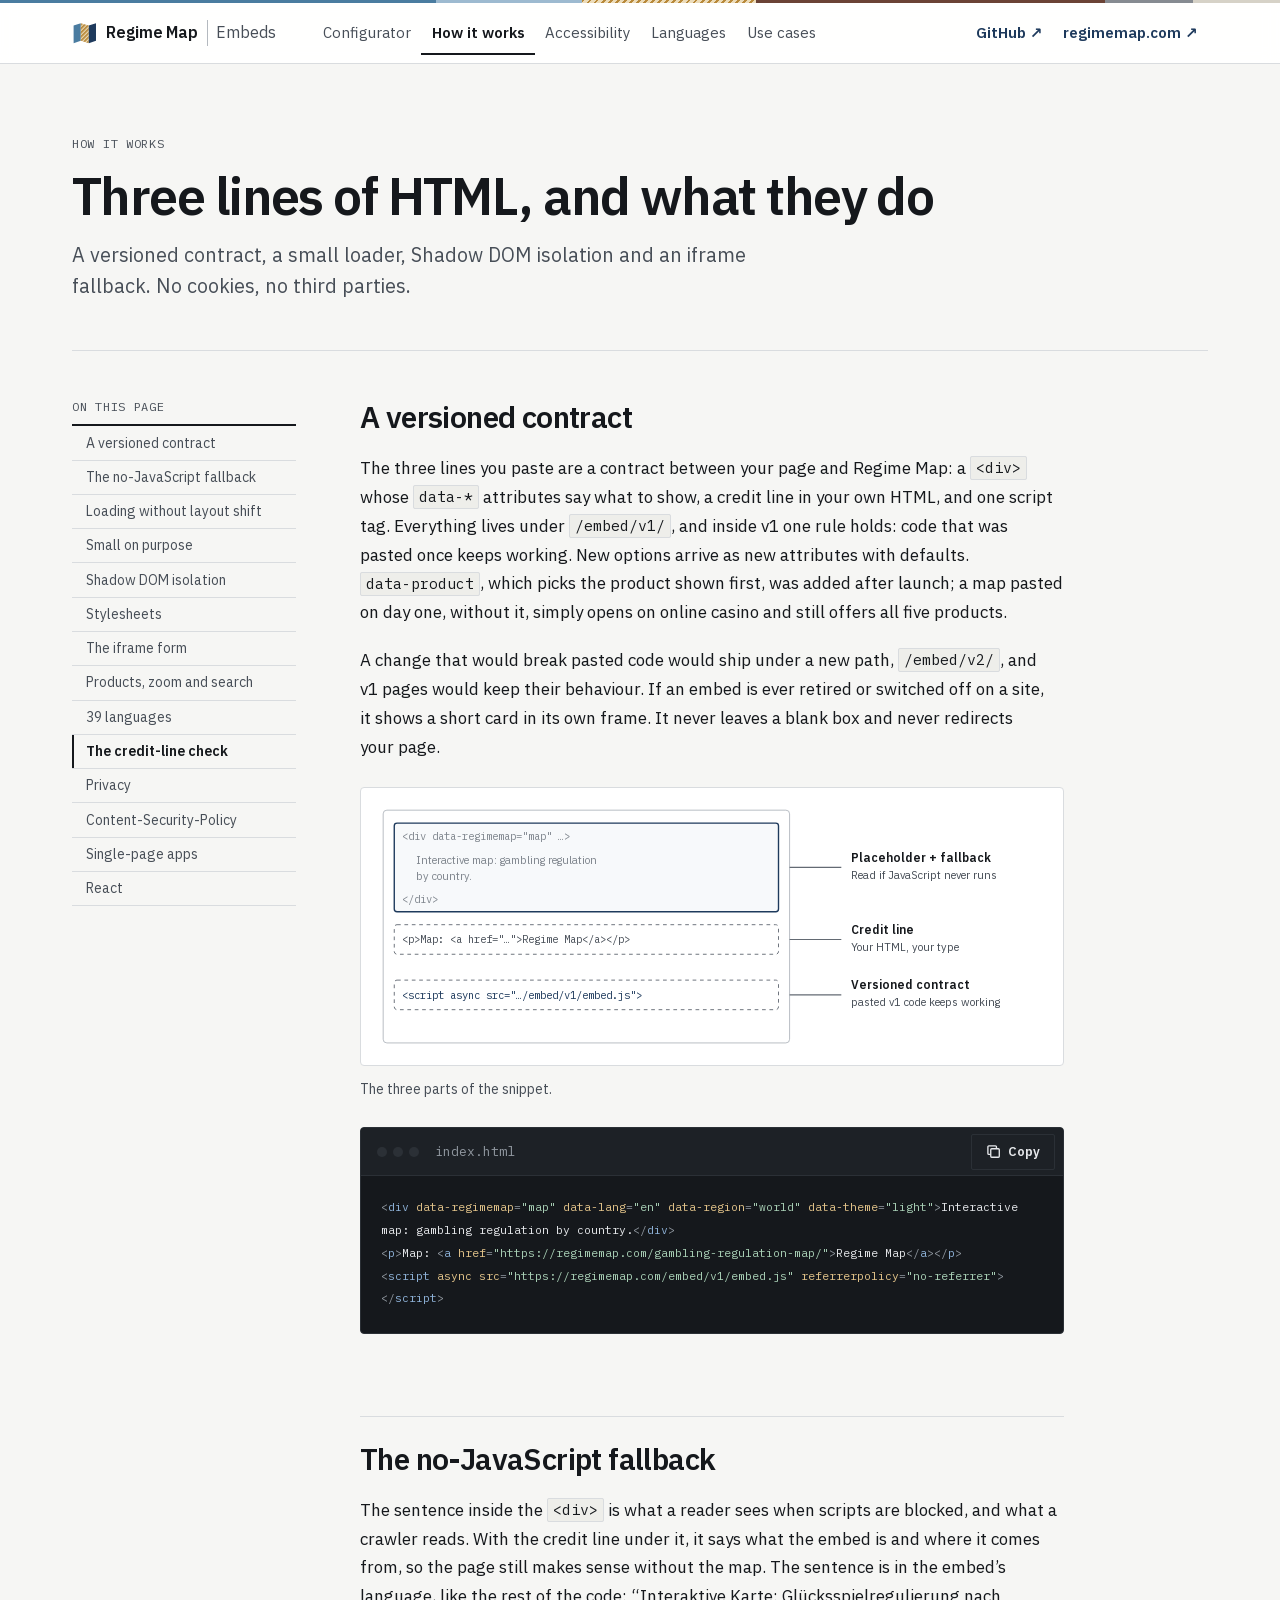
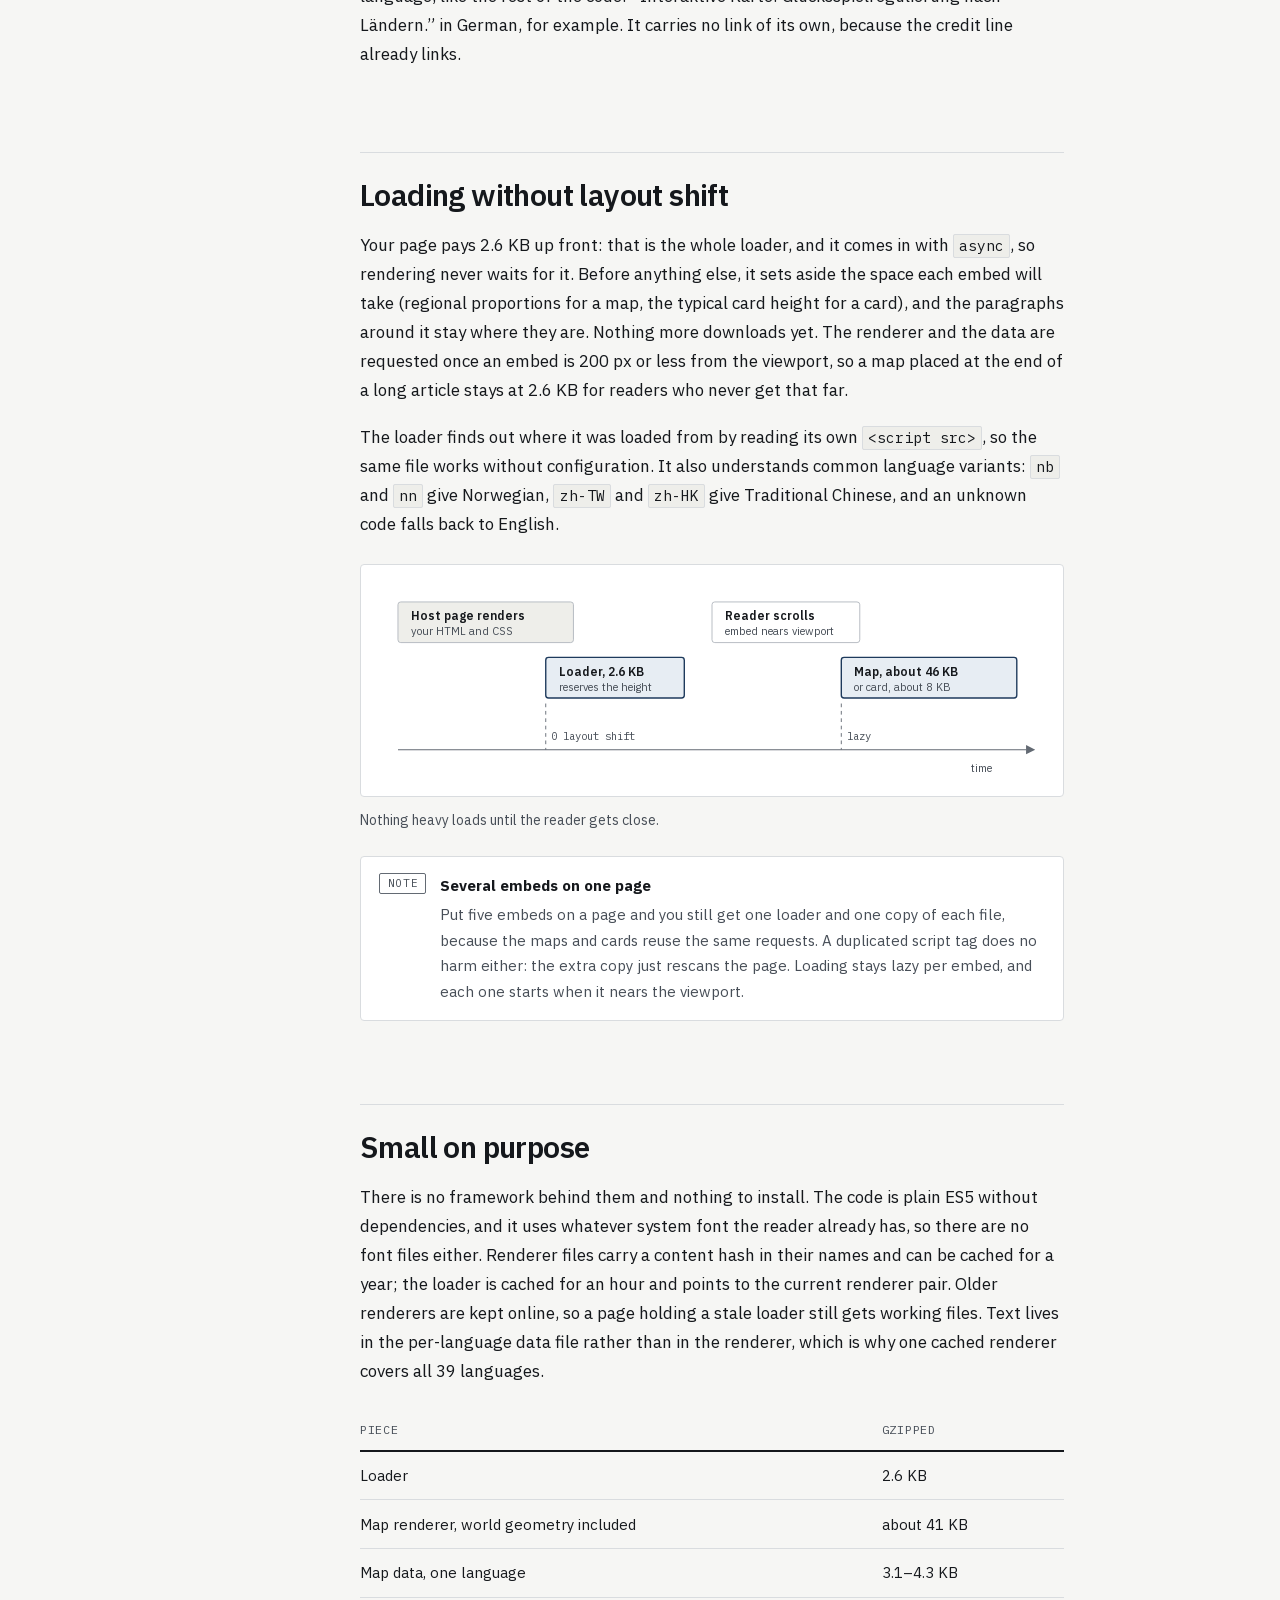
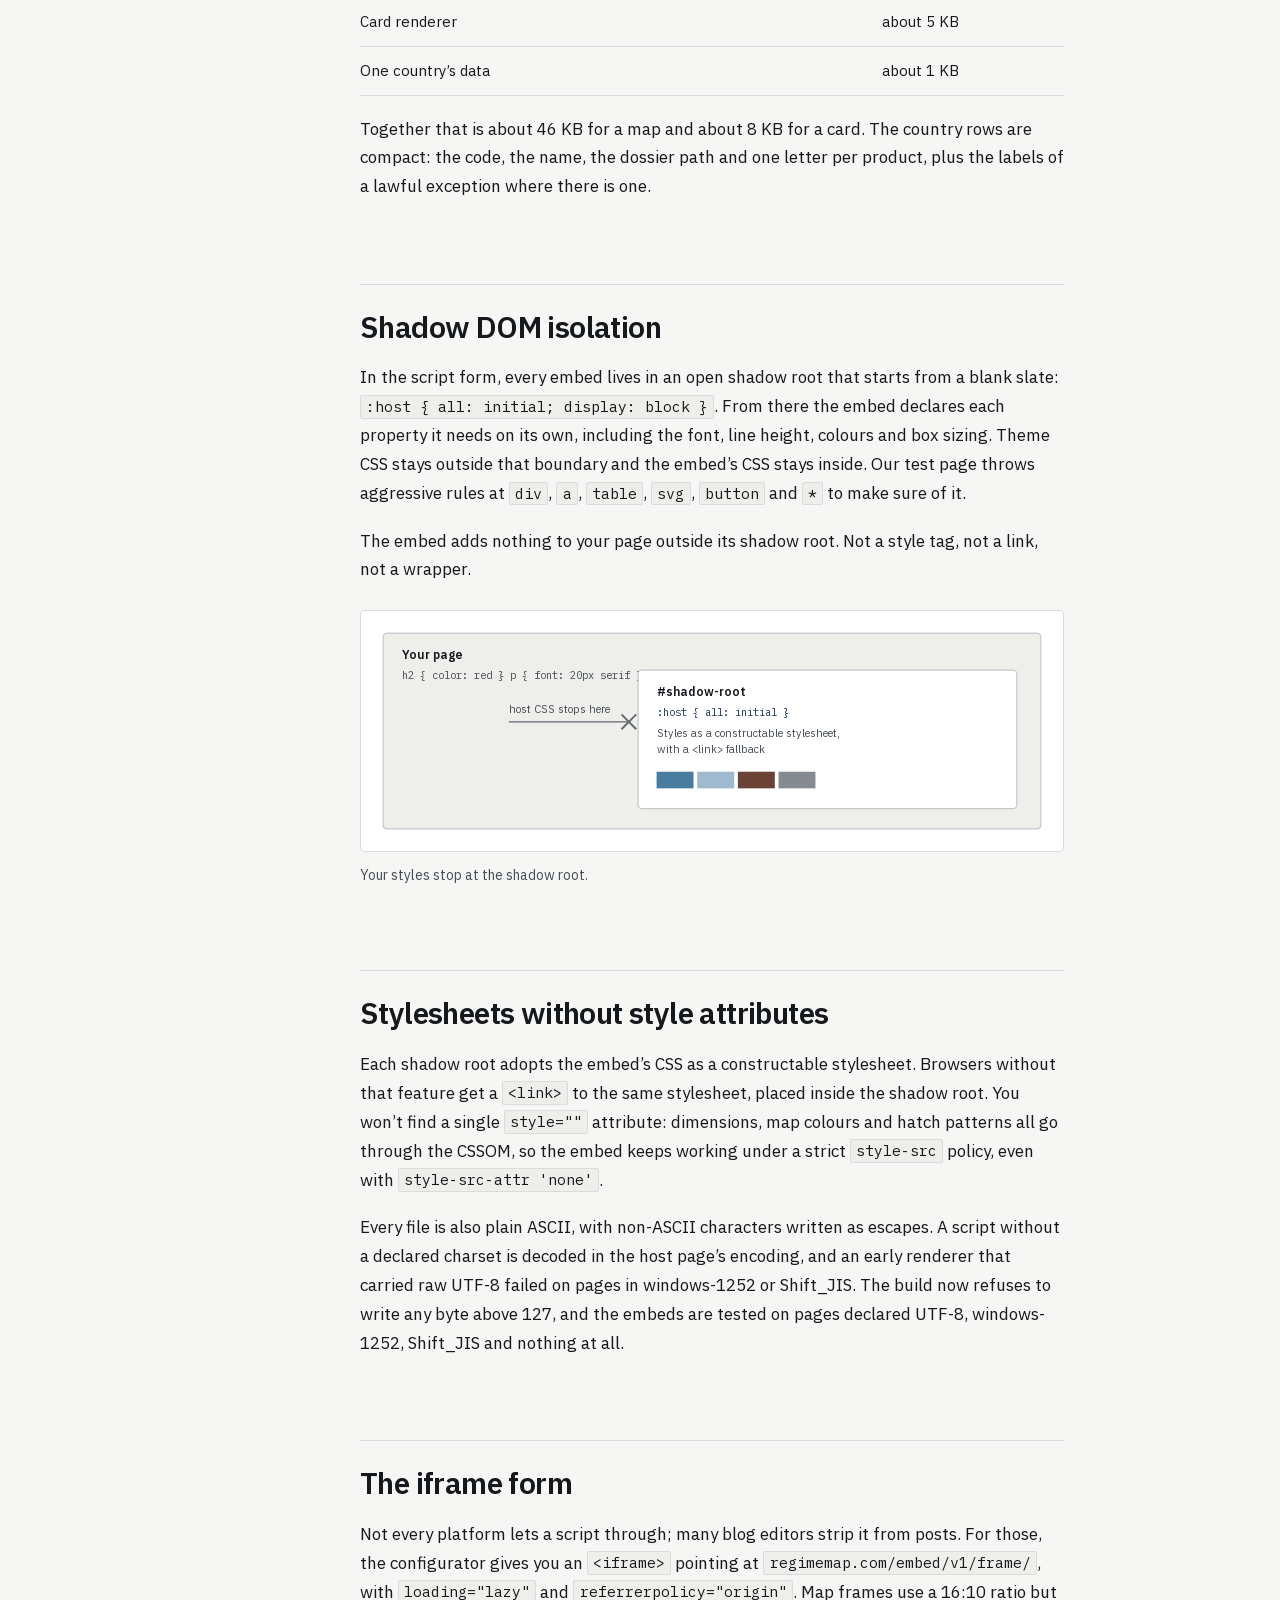
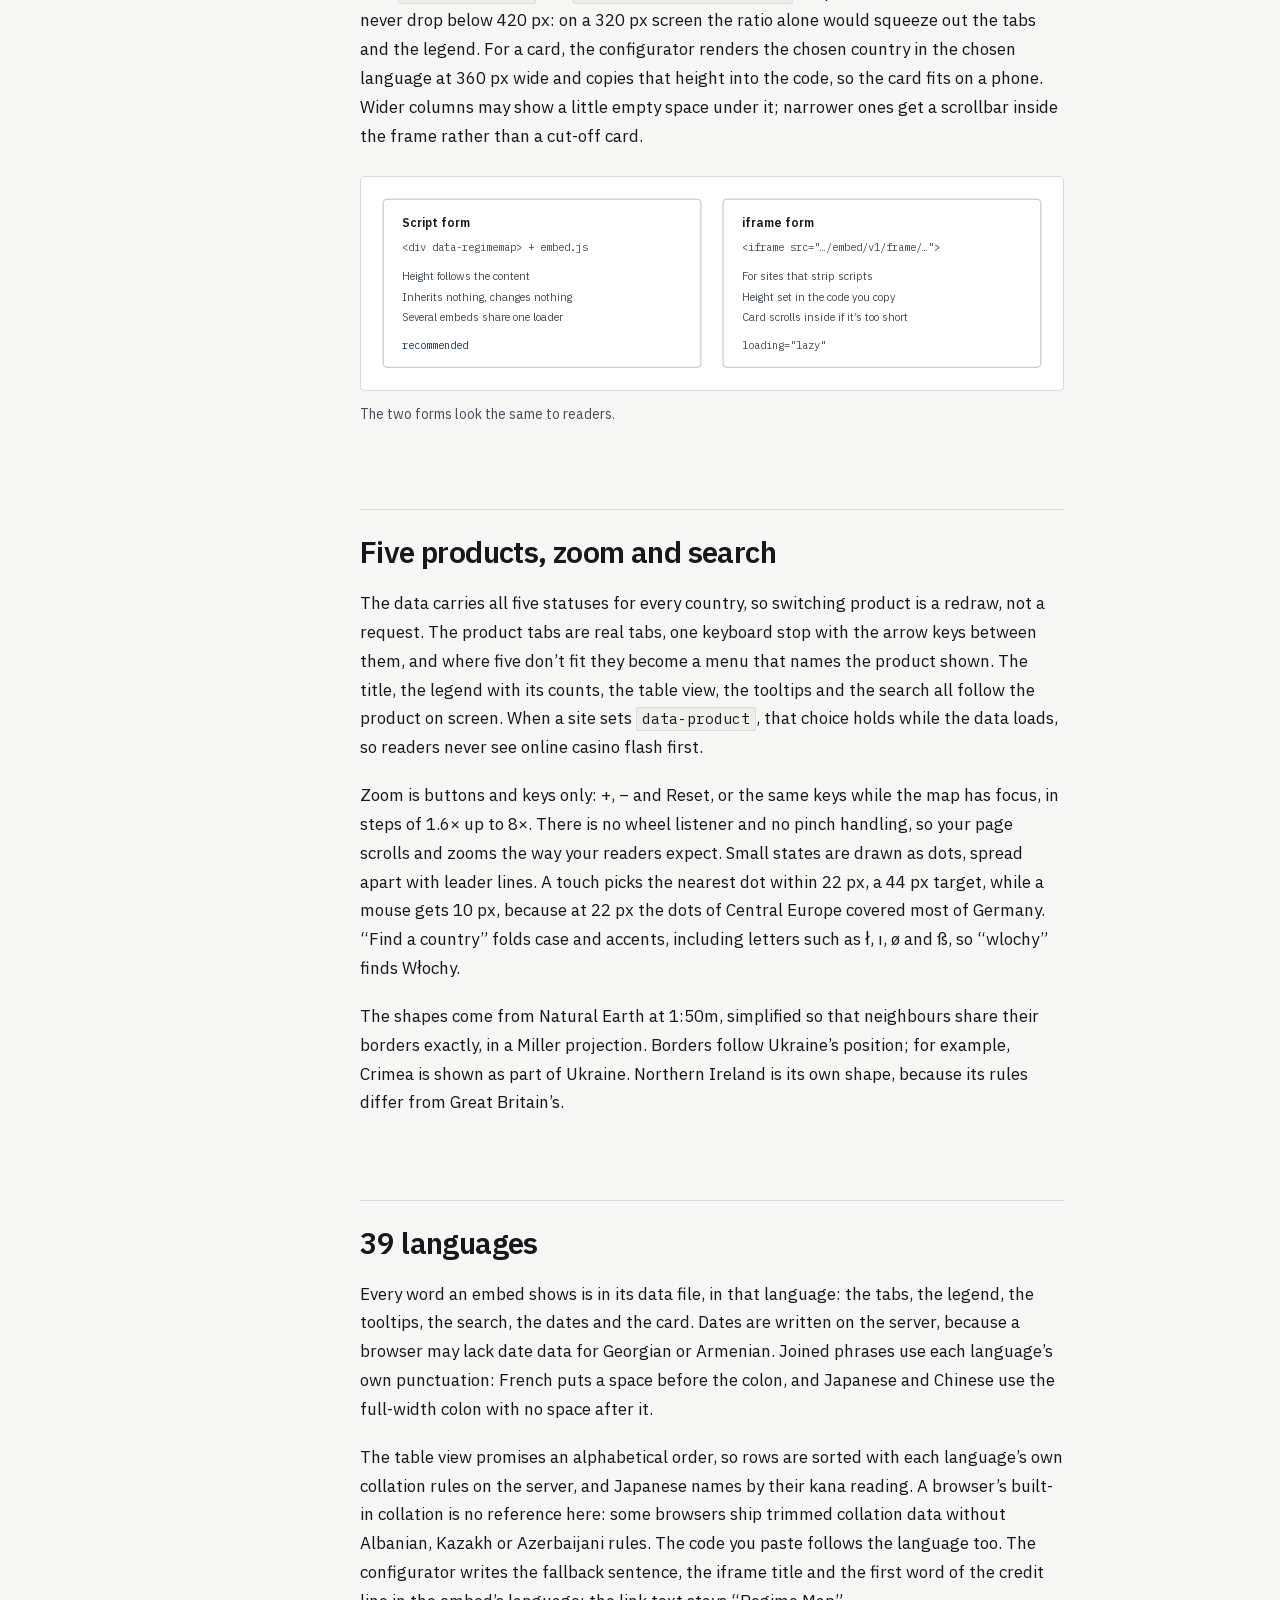
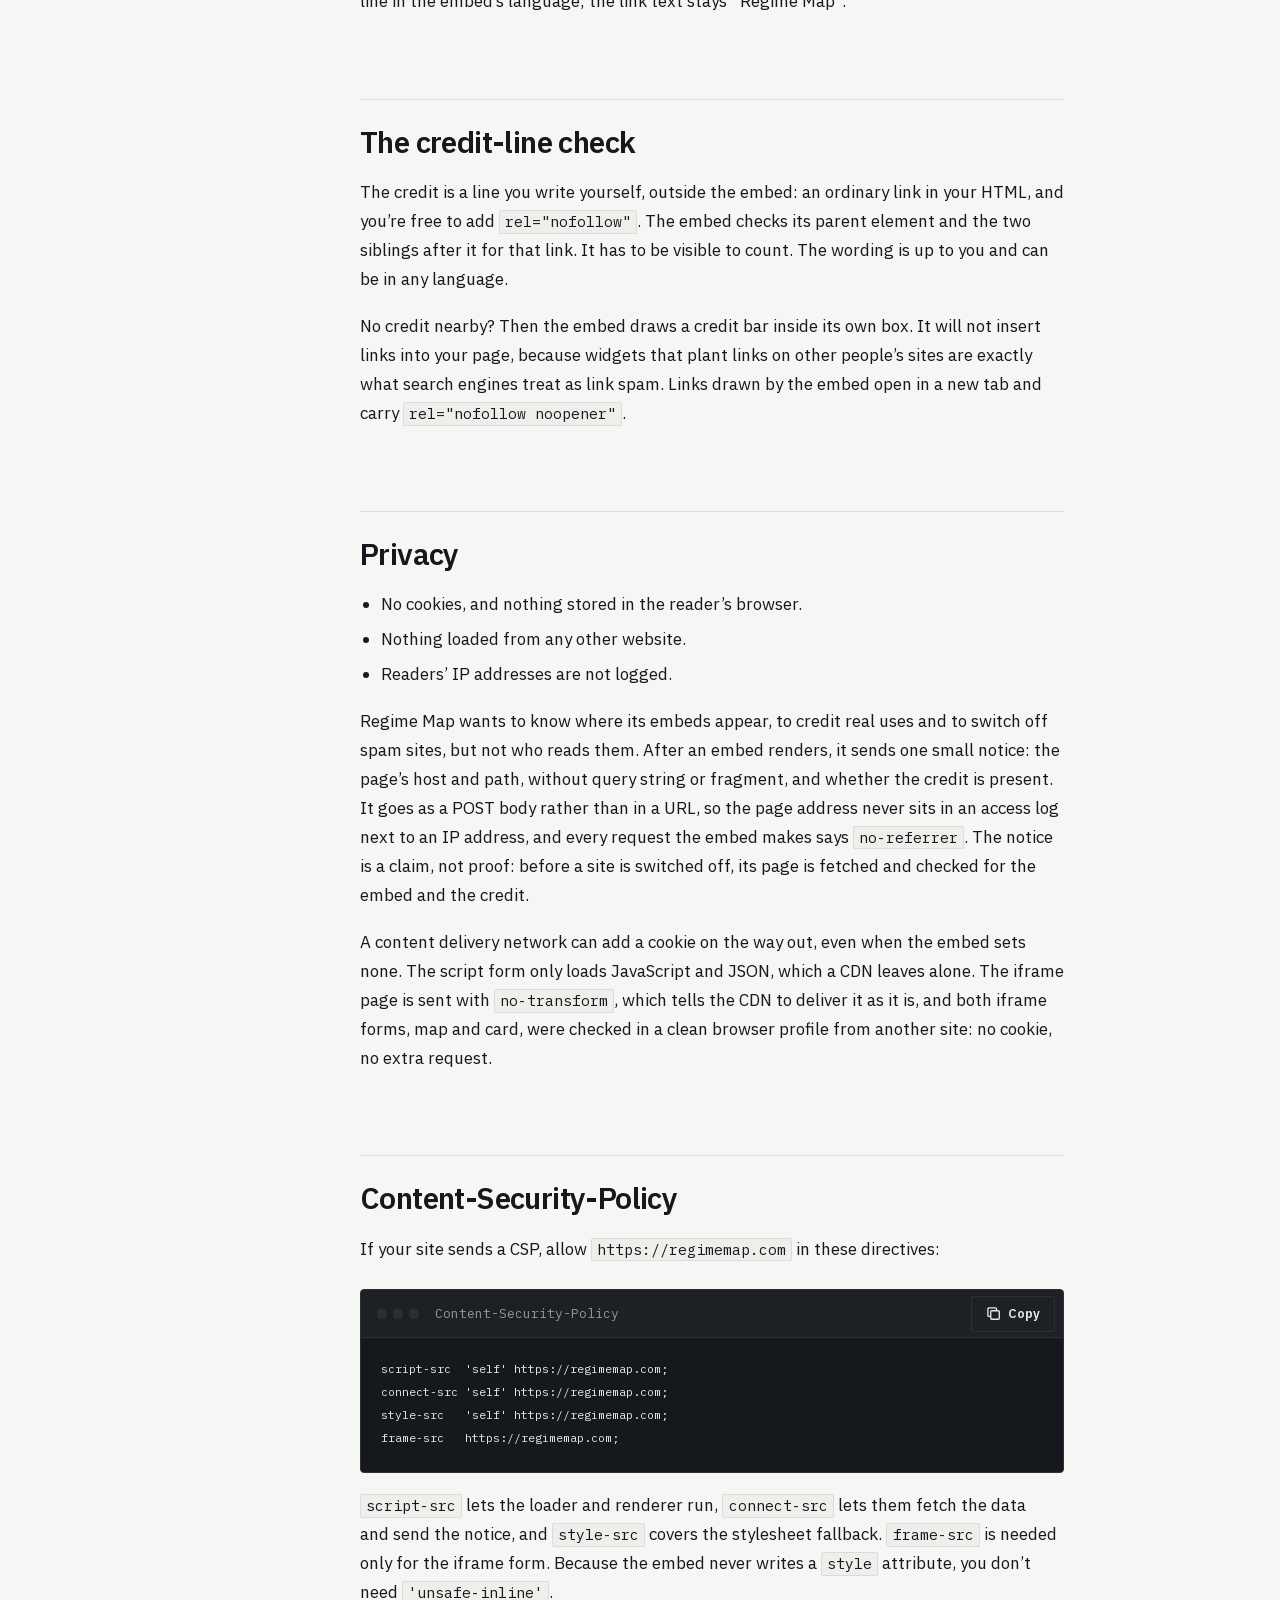
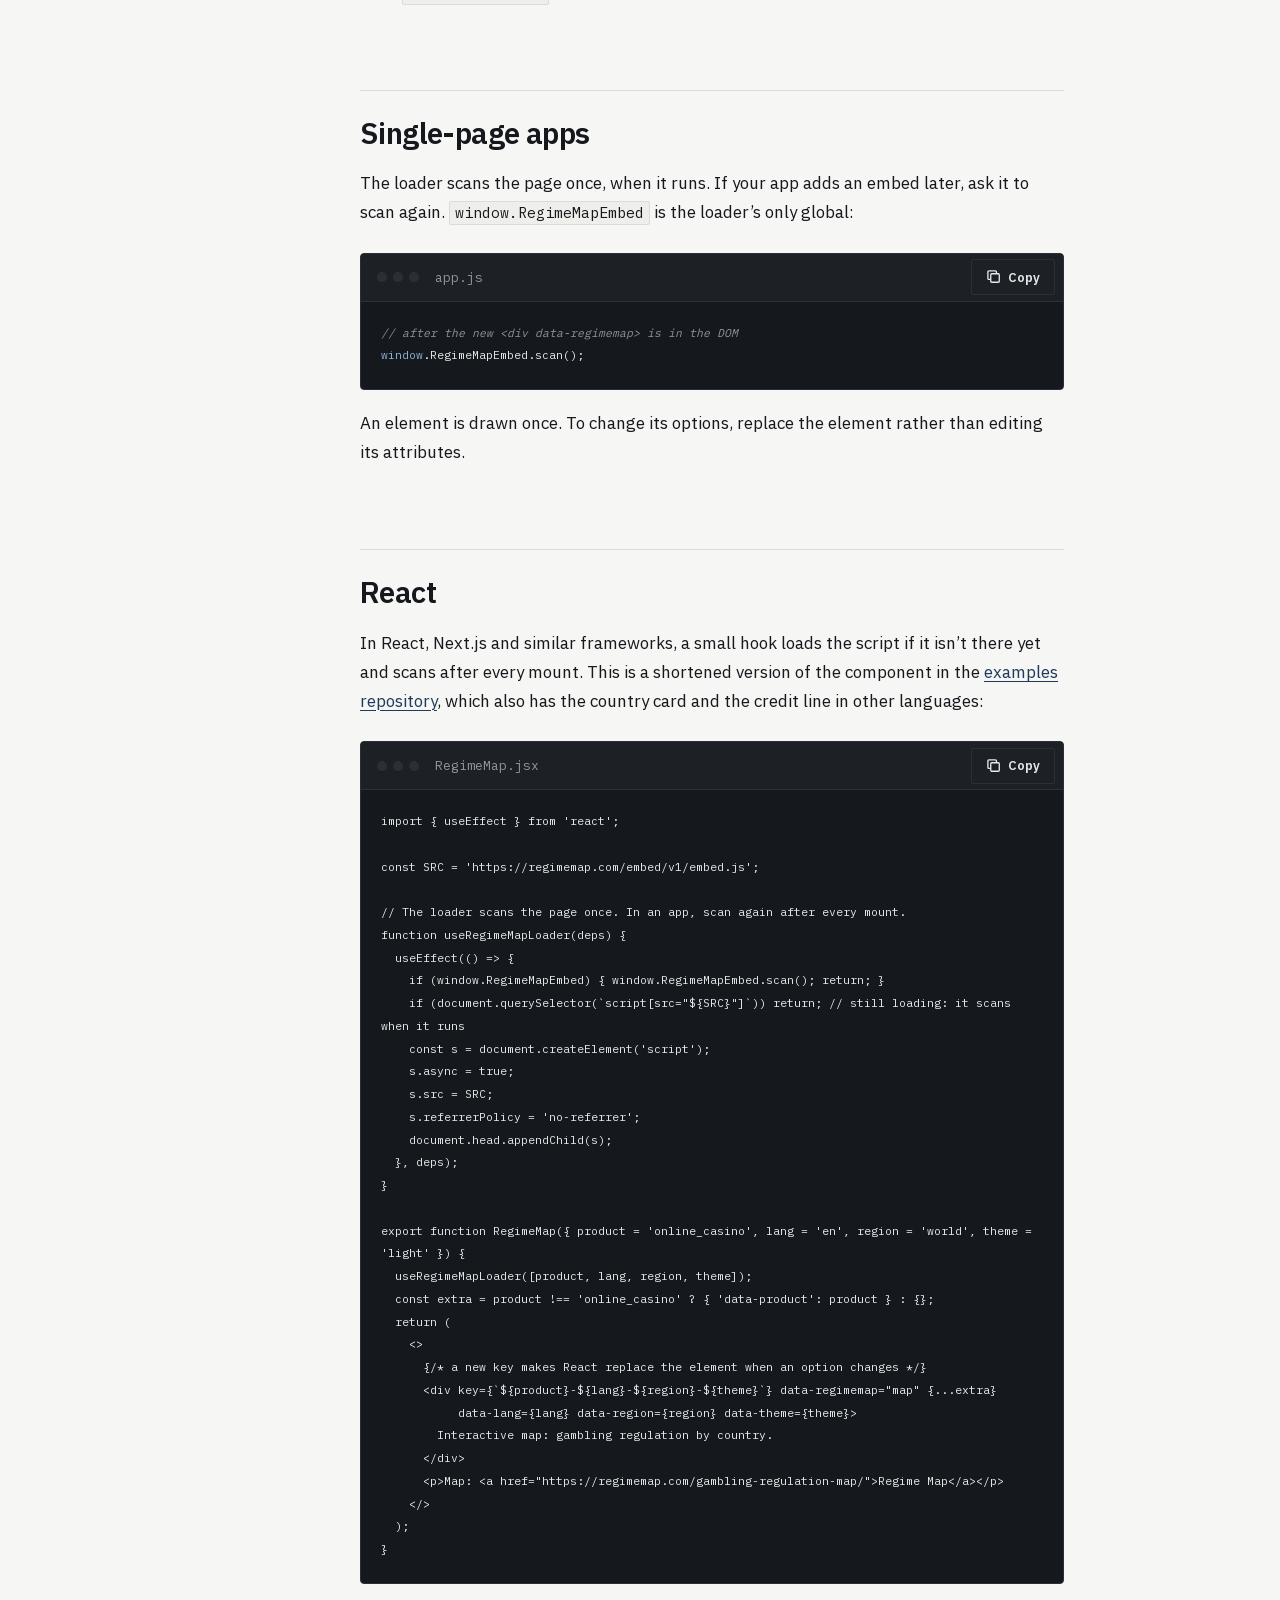
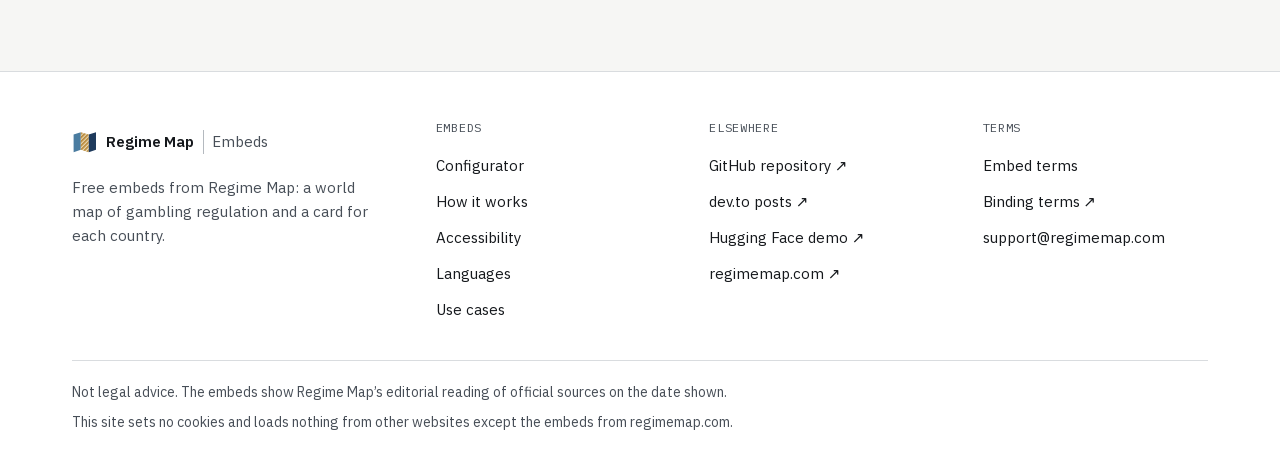
==== commit dde31fc5: "How it works: reword eight paragraphs Same facts, new wording, so the page does not repeat the dev.t" ====
--- a/how-it-works/index.html
+++ b/how-it-works/index.html
@@ -75,7 +75,7 @@
 <h2 id="fallback">The no-JavaScript fallback</h2>
 <p>The sentence inside the <code>&lt;div&gt;</code> is what a reader sees when scripts are blocked, and what a crawler reads. With the credit line under it, it says what the embed is and where it comes from, so the page still makes sense without the map. The sentence is in the embed’s language, like the rest of the code: “Interaktive Karte: Glücksspielregulierung nach Ländern.” in German, for example. It carries no link of its own, because the credit line already links.</p>
 <h2 id="loading">Loading without layout shift</h2>
-<p>The loader is 2.6 KB and loads asynchronously, so it never holds up your page. The first thing it does is reserve each embed’s height: a map from its region’s proportions, a card from its usual height. Your text doesn’t jump when the embed arrives. Then it waits. Only when an embed comes within 200 px of the viewport does the loader fetch the renderer and the data. A map in the footer of a long article costs the reader 2.6 KB until they scroll down to it.</p>
+<p>Your page pays 2.6 KB up front: that is the whole loader, and it comes in with <code>async</code>, so rendering never waits for it. Before anything else, it sets aside the space each embed will take (regional proportions for a map, the typical card height for a card), and the paragraphs around it stay where they are. Nothing more downloads yet. The renderer and the data are requested once an embed is 200 px or less from the viewport, so a map placed at the end of a long article stays at 2.6 KB for readers who never get that far.</p>
 <p>The loader finds out where it was loaded from by reading its own <code>&lt;script src&gt;</code>, so the same file works without configuration. It also understands common language variants: <code>nb</code> and <code>nn</code> give Norwegian, <code>zh-TW</code> and <code>zh-HK</code> give Traditional Chinese, and an unknown code falls back to English.</p>
 <figure class="wide"><svg class="dia" viewBox="0 0 760 250" role="img" aria-labelledby="d2t"><title id="d2t">Loading timeline: the page renders, the 2.6 KB loader reserves height, then the map loads only when it nears the viewport.</title>
 <path class="ln" d="M40 200 H720"/><path class="ar" d="M720 195 L730 200 L720 205 Z"/><text class="t2" x="660" y="224">time</text>
@@ -84,13 +84,13 @@
 <rect class="bx" x="380" y="40" width="160" height="44" rx="3"/><text class="t" x="394" y="60">Reader scrolls</text><text class="t2" x="394" y="76">embed nears viewport</text>
 <rect class="acc" x="520" y="100" width="190" height="44" rx="3"/><text class="t" x="534" y="120">Map, about 46 KB</text><text class="t2" x="534" y="136">or card, about 8 KB</text>
 <path class="dash" d="M200 150 V200"/><path class="dash" d="M520 150 V200"/><text class="m" x="206" y="190">0 layout shift</text><text class="m" x="526" y="190">lazy</text></svg><figcaption>Nothing heavy loads until the reader gets close.</figcaption></figure>
-<div class="callout" data-kind="Note"><b>Several embeds on one page</b><p>One loader serves them all, and they share their requests: two maps and three cards on a page fetch each file once. Pasting the script tag twice is harmless; the second copy only scans the page again. Each embed still waits for its own turn near the viewport.</p></div>
+<div class="callout" data-kind="Note"><b>Several embeds on one page</b><p>Put five embeds on a page and you still get one loader and one copy of each file, because the maps and cards reuse the same requests. A duplicated script tag does no harm either: the extra copy just rescans the page. Loading stays lazy per embed, and each one starts when it nears the viewport.</p></div>
 <h2 id="size">Small on purpose</h2>
-<p>The embeds are plain ES5 with no framework, no dependencies and no web fonts; they use the reader’s system fonts. The renderers have content-hashed file names and are cached for a year. The loader, cached for an hour, names the current pair, and older renderers stay available, so a page that still holds an old loader finds its files. The words travel in the data file, not in the renderer: one renderer serves all 39 languages and stays cacheable.</p>
+<p>There is no framework behind them and nothing to install. The code is plain ES5 without dependencies, and it uses whatever system font the reader already has, so there are no font files either. Renderer files carry a content hash in their names and can be cached for a year; the loader is cached for an hour and points to the current renderer pair. Older renderers are kept online, so a page holding a stale loader still gets working files. Text lives in the per-language data file rather than in the renderer, which is why one cached renderer covers all 39 languages.</p>
 <div class="tbl-wrap"><table class="tbl"><thead><tr><th scope="col">Piece</th><th scope="col">Gzipped</th></tr></thead><tbody><tr><td>Loader</td><td>2.6 KB</td></tr><tr><td>Map renderer, world geometry included</td><td>about 41 KB</td></tr><tr><td>Map data, one language</td><td>3.1–4.3 KB</td></tr><tr><td>Card renderer</td><td>about 5 KB</td></tr><tr><td>One country’s data</td><td>about 1 KB</td></tr></tbody></table></div>
 <p>Together that is about 46 KB for a map and about 8 KB for a card. The country rows are compact: the code, the name, the dossier path and one letter per product, plus the labels of a lawful exception where there is one.</p>
 <h2 id="shadow">Shadow DOM isolation</h2>
-<p>The script form draws each embed inside an open shadow root. Its first rule is <code>:host { all: initial; display: block }</code>, and from there it sets every property it relies on: font, line height, colours, box sizing. Your theme’s CSS can’t reach in, and nothing leaks out. We test it against a page with hostile rules on <code>div</code>, <code>a</code>, <code>table</code>, <code>svg</code>, <code>button</code> and <code>*</code>.</p>
+<p>In the script form, every embed lives in an open shadow root that starts from a blank slate: <code>:host { all: initial; display: block }</code>. From there the embed declares each property it needs on its own, including the font, line height, colours and box sizing. Theme CSS stays outside that boundary and the embed’s CSS stays inside. Our test page throws aggressive rules at <code>div</code>, <code>a</code>, <code>table</code>, <code>svg</code>, <code>button</code> and <code>*</code> to make sure of it.</p>
 <p>The embed adds nothing to your page outside its shadow root. Not a style tag, not a link, not a wrapper.</p>
 <figure class="wide"><svg class="dia" viewBox="0 0 760 260" role="img" aria-labelledby="d3t"><title id="d3t">Shadow DOM isolation: host page styles stop at the shadow root, and the embed's styles stay inside it.</title>
 <rect class="bx2" x="24" y="24" width="712" height="212" rx="4"/><text class="t" x="44" y="52">Your page</text><text class="m" x="44" y="74">h2 { color: red } p { font: 20px serif }</text>
@@ -98,10 +98,10 @@
 <rect class="s1" x="320" y="174" width="40" height="18"/><rect class="s2" x="364" y="174" width="40" height="18"/><rect class="s4" x="408" y="174" width="40" height="18"/><rect class="s5" x="452" y="174" width="40" height="18"/>
 <path class="ln" d="M160 120 H292"/><path class="ln" d="M282 112 L298 128 M282 128 L298 112" style="stroke-width:2"/><text class="t2" x="160" y="110">host CSS stops here</text></svg><figcaption>Your styles stop at the shadow root.</figcaption></figure>
 <h2 id="styles">Stylesheets without style attributes</h2>
-<p>The embed’s CSS arrives as a constructable stylesheet, adopted by each shadow root. Where a browser doesn’t support that, a <code>&lt;link&gt;</code> to the embed’s stylesheet inside the shadow root takes over. There is no <code>style=""</code> attribute anywhere: sizes, the map’s colours and its patterns are set through the CSSOM. A page with a strict <code>style-src</code>, or <code>style-src-attr 'none'</code>, still renders it.</p>
+<p>Each shadow root adopts the embed’s CSS as a constructable stylesheet. Browsers without that feature get a <code>&lt;link&gt;</code> to the same stylesheet, placed inside the shadow root. You won’t find a single <code>style=""</code> attribute: dimensions, map colours and hatch patterns all go through the CSSOM, so the embed keeps working under a strict <code>style-src</code> policy, even with <code>style-src-attr 'none'</code>.</p>
 <p>Every file is also plain ASCII, with non-ASCII characters written as escapes. A script without a declared charset is decoded in the host page’s encoding, and an early renderer that carried raw UTF-8 failed on pages in windows-1252 or Shift_JIS. The build now refuses to write any byte above 127, and the embeds are tested on pages declared UTF-8, windows-1252, Shift_JIS and nothing at all.</p>
 <h2 id="iframe">The iframe form</h2>
-<p>Some platforms remove scripts from posts. For them, the configurator writes an <code>&lt;iframe&gt;</code> that shows the same embed from <code>regimemap.com/embed/v1/frame/</code>, with <code>loading="lazy"</code> and <code>referrerpolicy="origin"</code>. A map frame keeps a 16:10 shape with a 420 px minimum, because at 320 px wide the proportion alone would leave no room for the tabs and the legend. A card frame gets the height the configurator measures for that country and language at 360 px wide, so a phone never cuts it off; in a wider column there may be some space below the card, and in a narrower one the frame scrolls inside instead of clipping.</p>
+<p>Not every platform lets a script through; many blog editors strip it from posts. For those, the configurator gives you an <code>&lt;iframe&gt;</code> pointing at <code>regimemap.com/embed/v1/frame/</code>, with <code>loading="lazy"</code> and <code>referrerpolicy="origin"</code>. Map frames use a 16:10 ratio but never drop below 420 px: on a 320 px screen the ratio alone would squeeze out the tabs and the legend. For a card, the configurator renders the chosen country in the chosen language at 360 px wide and copies that height into the code, so the card fits on a phone. Wider columns may show a little empty space under it; narrower ones get a scrollbar inside the frame rather than a cut-off card.</p>
 <figure class="wide"><svg class="dia" viewBox="0 0 760 230" role="img" aria-labelledby="d4t"><title id="d4t">Script form versus iframe form.</title>
 <rect class="bx" x="24" y="24" width="344" height="182" rx="4"/><text class="t" x="44" y="54">Script form</text><text class="m" x="44" y="80">&lt;div data-regimemap&gt; + embed.js</text>
 <text class="t2" x="44" y="112">Height follows the content</text><text class="t2" x="44" y="134">Inherits nothing, changes nothing</text><text class="t2" x="44" y="156">Several embeds share one loader</text><text class="ma" x="44" y="186">recommended</text>
@@ -115,8 +115,8 @@
 <p>Every word an embed shows is in its data file, in that language: the tabs, the legend, the tooltips, the search, the dates and the card. Dates are written on the server, because a browser may lack date data for Georgian or Armenian. Joined phrases use each language’s own punctuation: French puts a space before the colon, and Japanese and Chinese use the full-width colon with no space after it.</p>
 <p>The table view promises an alphabetical order, so rows are sorted with each language’s own collation rules on the server, and Japanese names by their kana reading. A browser’s built-in collation is no reference here: some browsers ship trimmed collation data without Albanian, Kazakh or Azerbaijani rules. The code you paste follows the language too. The configurator writes the fallback sentence, the iframe title and the first word of the credit line in the embed’s language; the link text stays “Regime Map”.</p>
 <h2 id="credit">The credit-line check</h2>
-<p>The credit line is your own HTML, outside anything the embed draws: a real link in your markup, which you may mark <code>rel="nofollow"</code>. The embed looks for it in its parent element or the next two siblings. A hidden or invisible link doesn’t count; the wording doesn’t matter, so any language works.</p>
-<p>If no credit is found, the embed shows its own credit bar inside its frame. It never adds a link to your page: a widget that injects links into other people’s pages is what search engines call link spam. Every link the embed itself draws opens in a new tab with <code>rel="nofollow noopener"</code>.</p>
+<p>The credit is a line you write yourself, outside the embed: an ordinary link in your HTML, and you’re free to add <code>rel="nofollow"</code>. The embed checks its parent element and the two siblings after it for that link. It has to be visible to count. The wording is up to you and can be in any language.</p>
+<p>No credit nearby? Then the embed draws a credit bar inside its own box. It will not insert links into your page, because widgets that plant links on other people’s sites are exactly what search engines treat as link spam. Links drawn by the embed open in a new tab and carry <code>rel="nofollow noopener"</code>.</p>
 <h2 id="privacy">Privacy</h2>
 <ul><li>No cookies, and nothing stored in the reader’s browser.</li><li>Nothing loaded from any other website.</li><li>Readers’ IP addresses are not logged.</li></ul>
 <p>Regime Map wants to know where its embeds appear, to credit real uses and to switch off spam sites, but not who reads them. After an embed renders, it sends one small notice: the page’s host and path, without query string or fragment, and whether the credit is present. It goes as a POST body rather than in a URL, so the page address never sits in an access log next to an IP address, and every request the embed makes says <code>no-referrer</code>. The notice is a claim, not proof: before a site is switched off, its page is fetched and checked for the embed and the credit.</p>
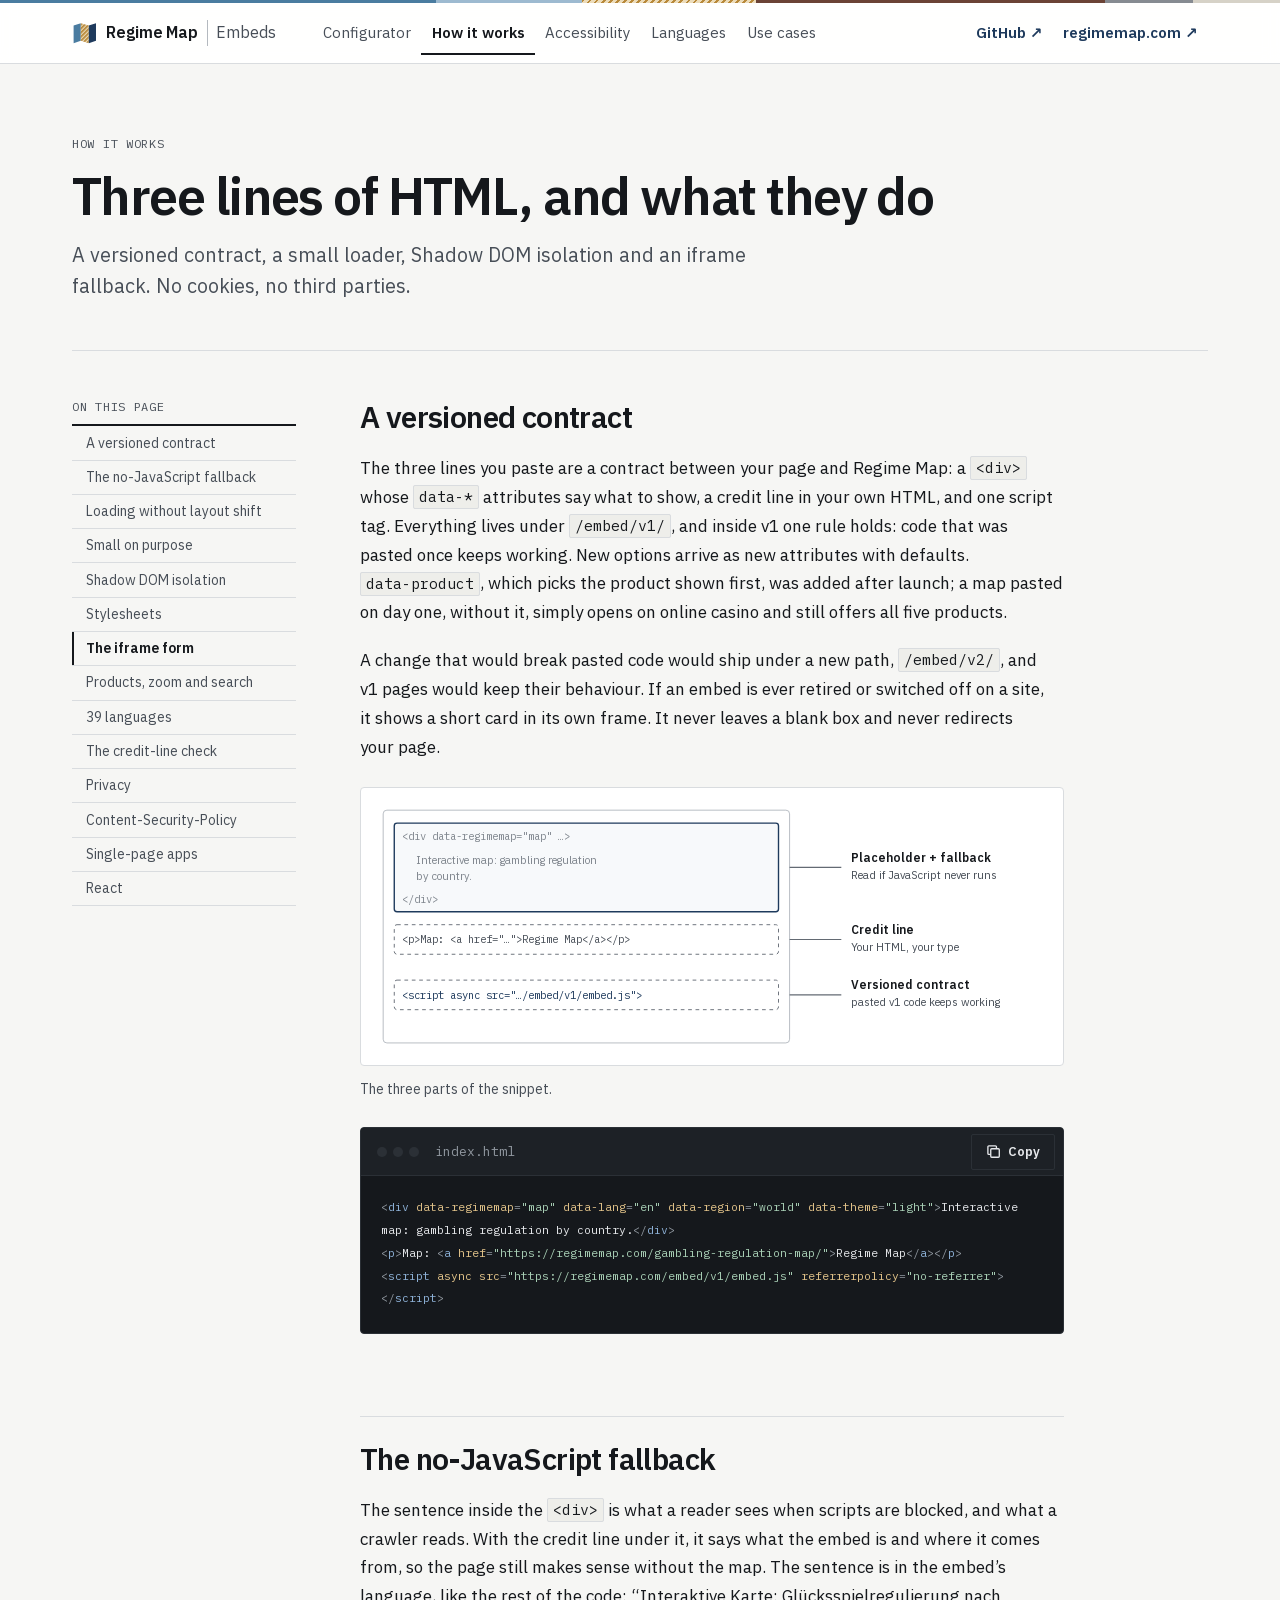
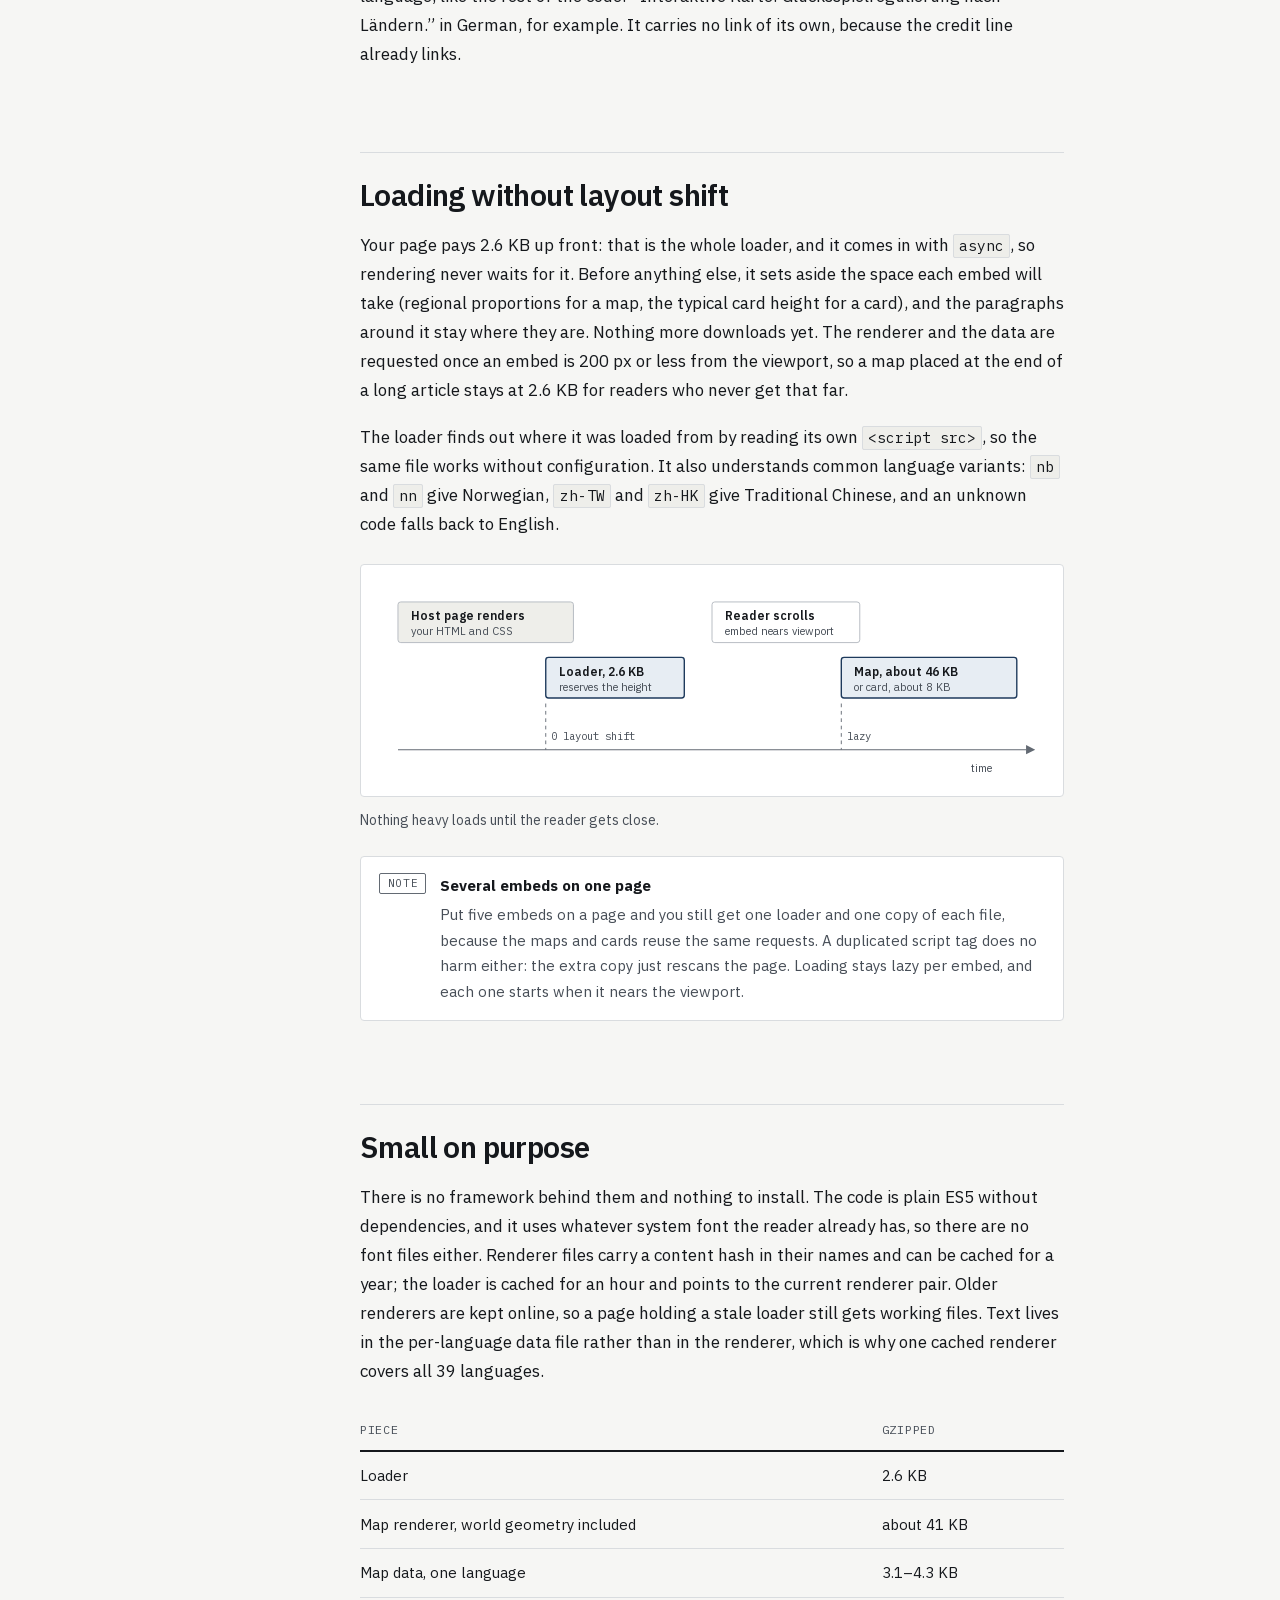
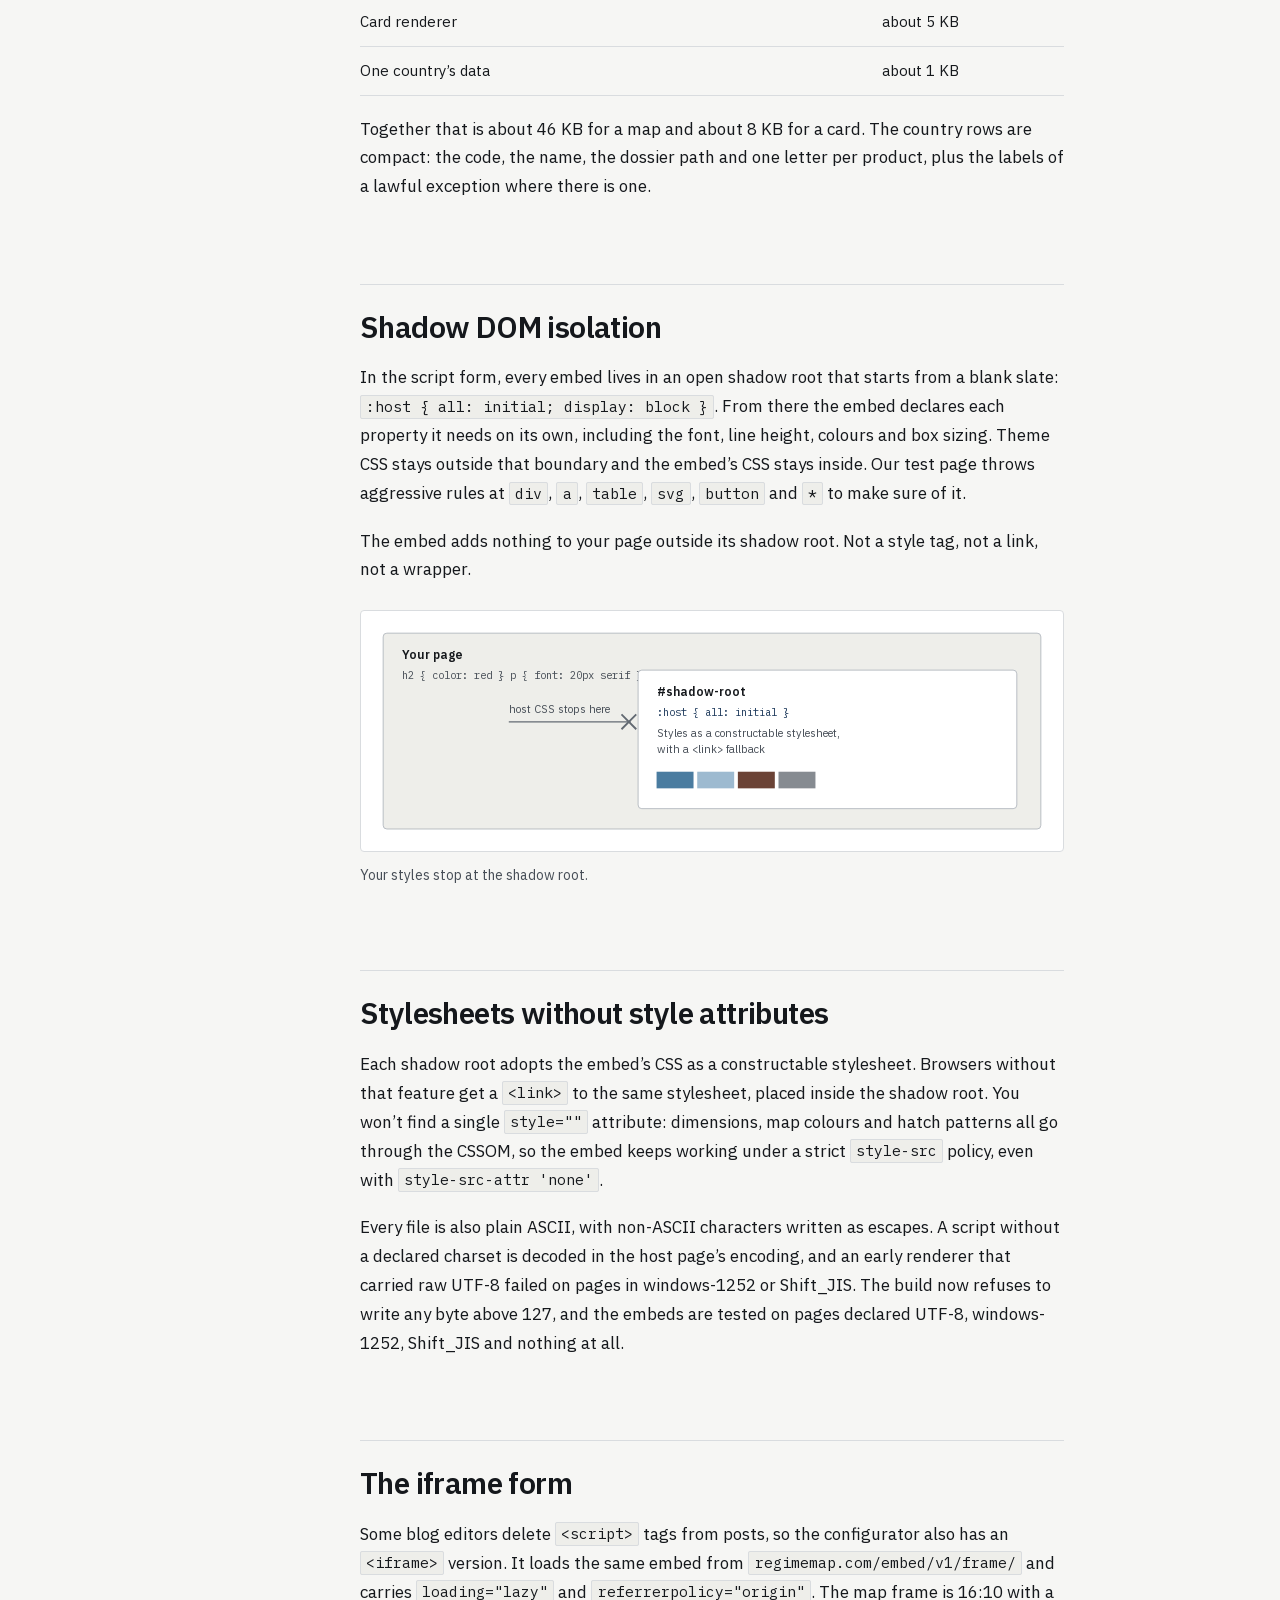
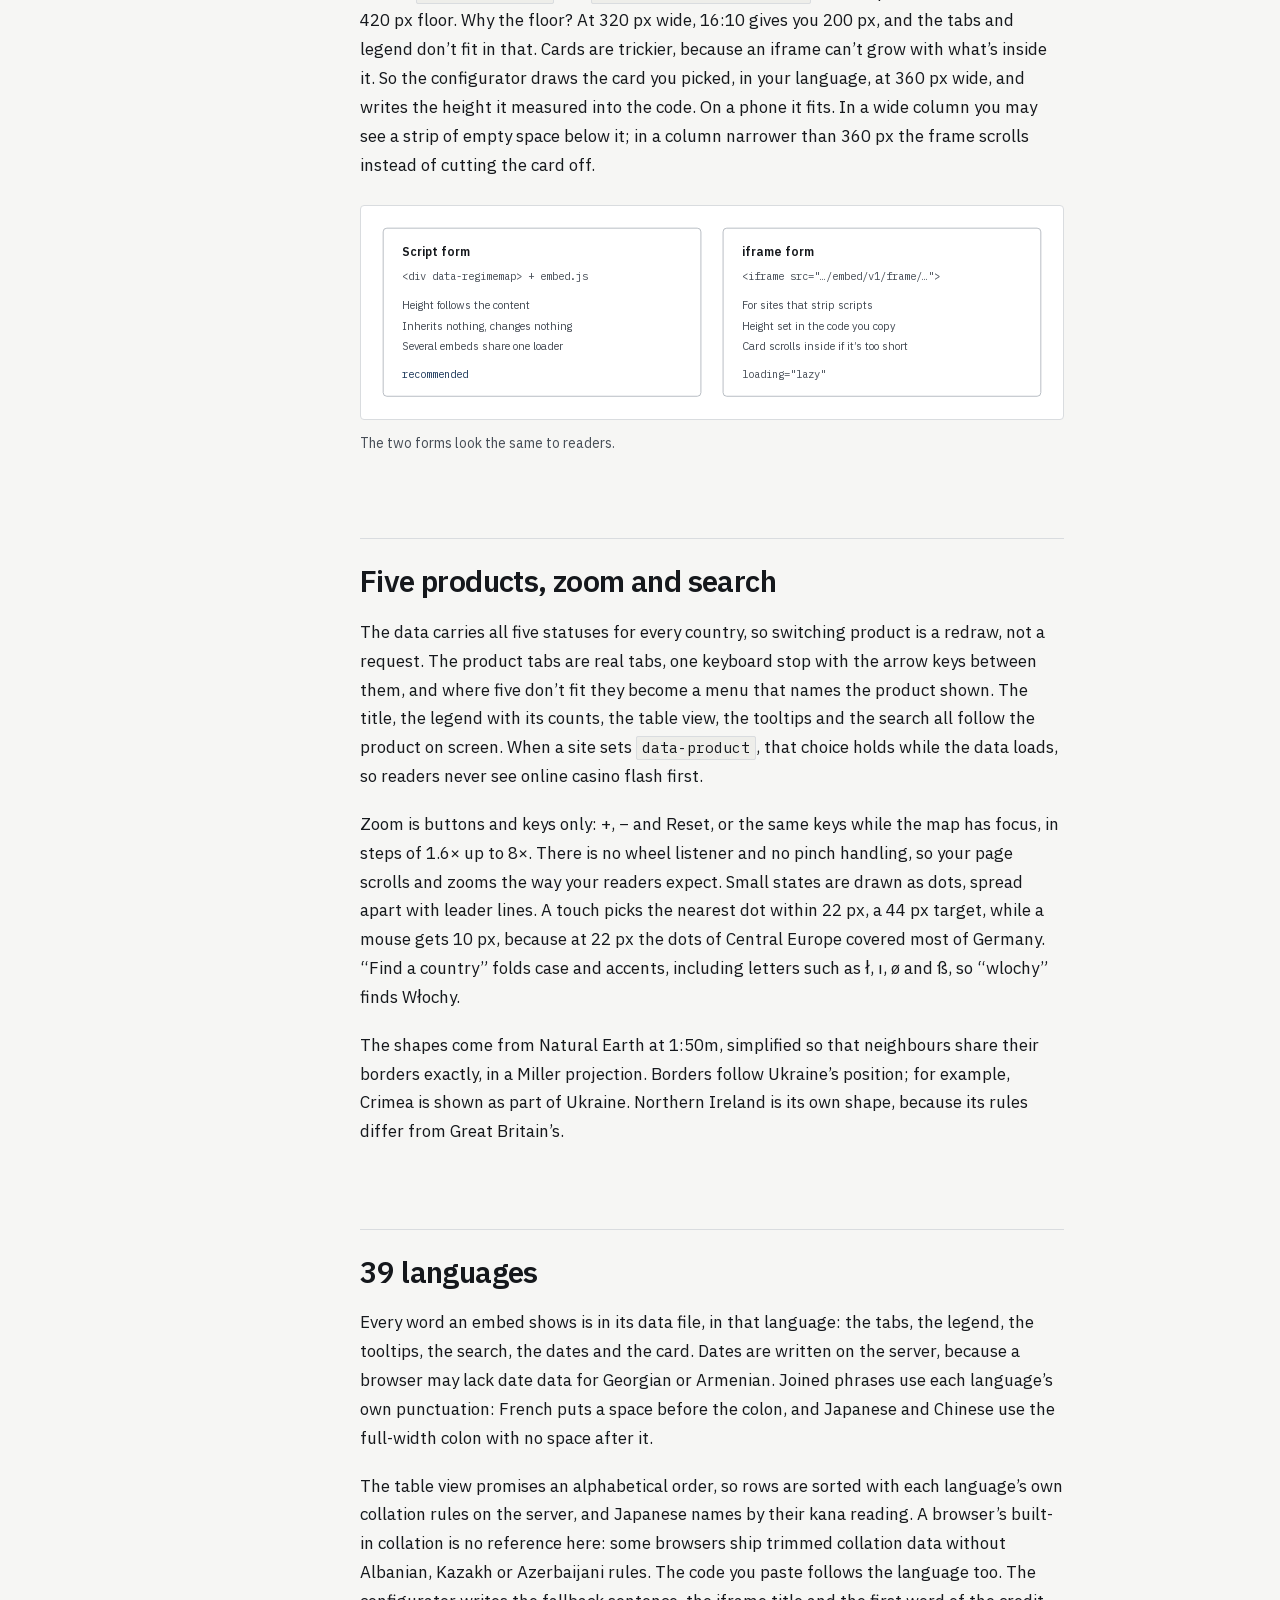
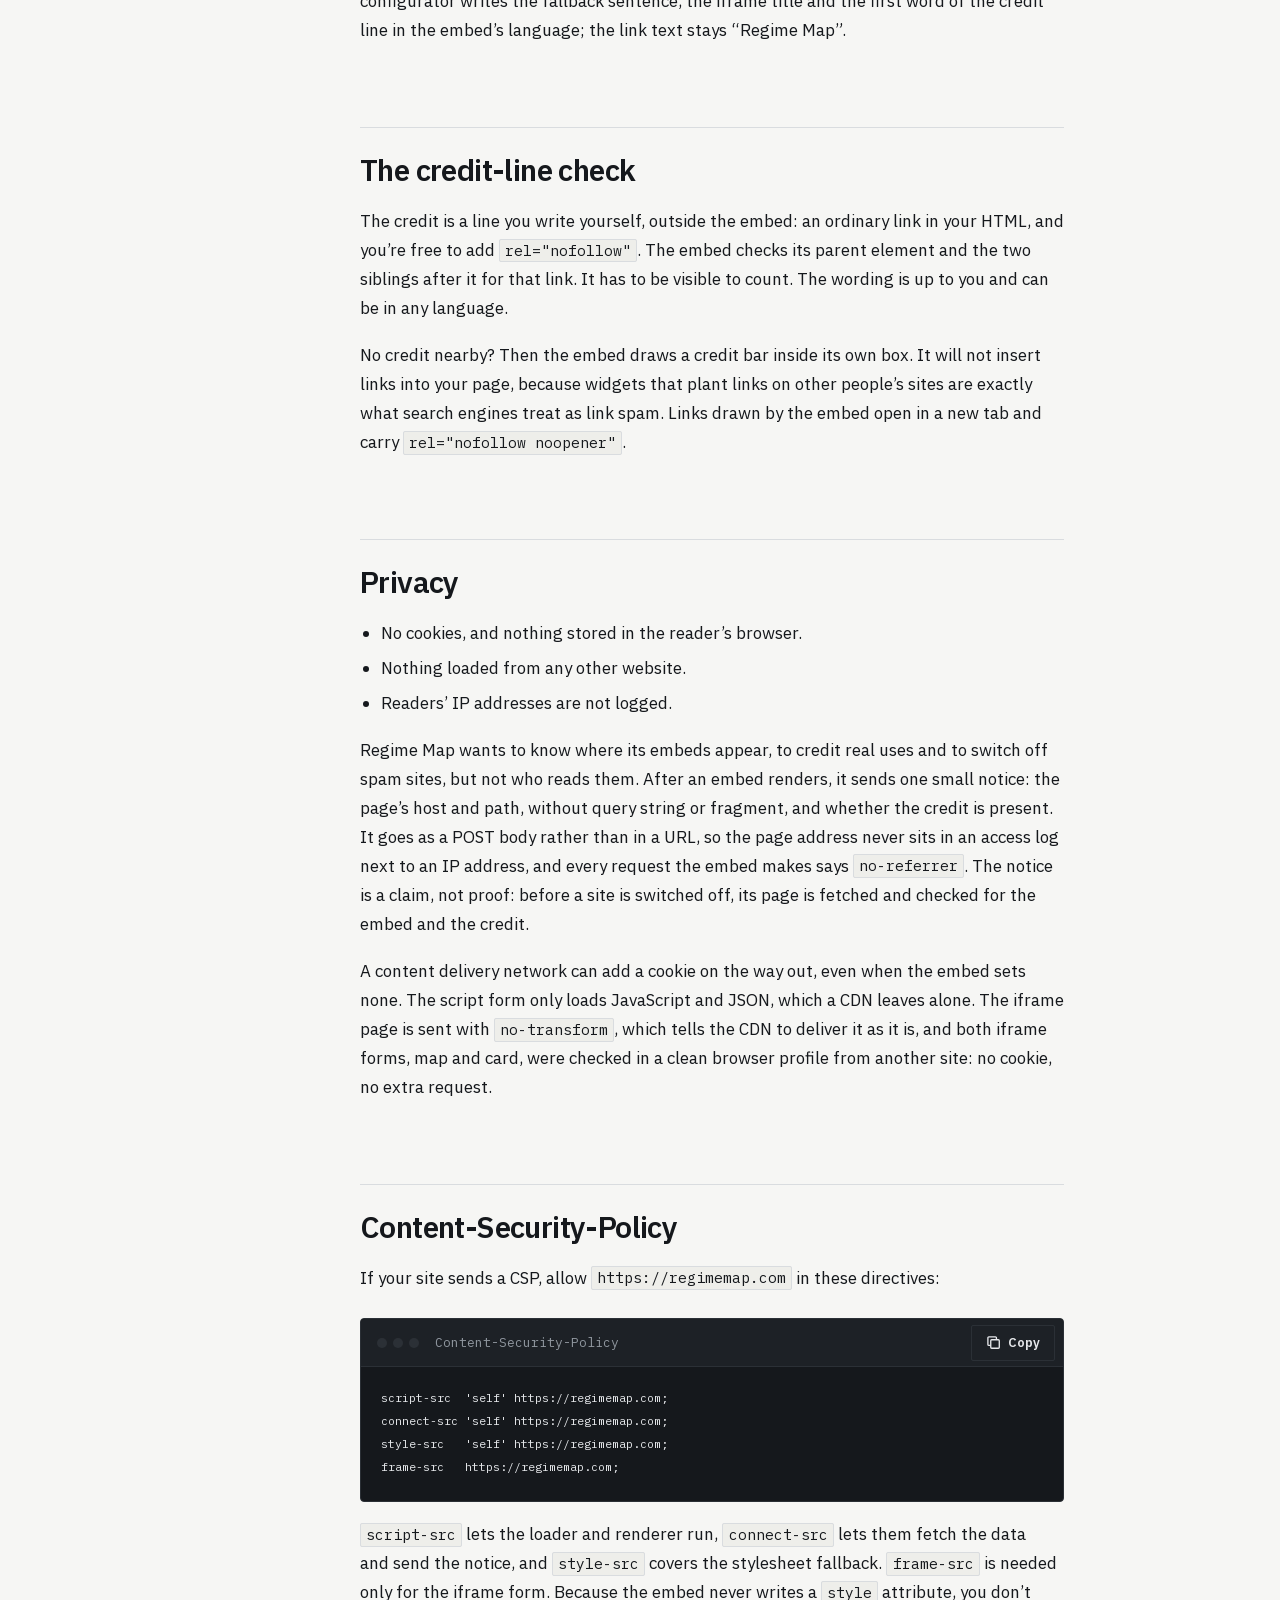
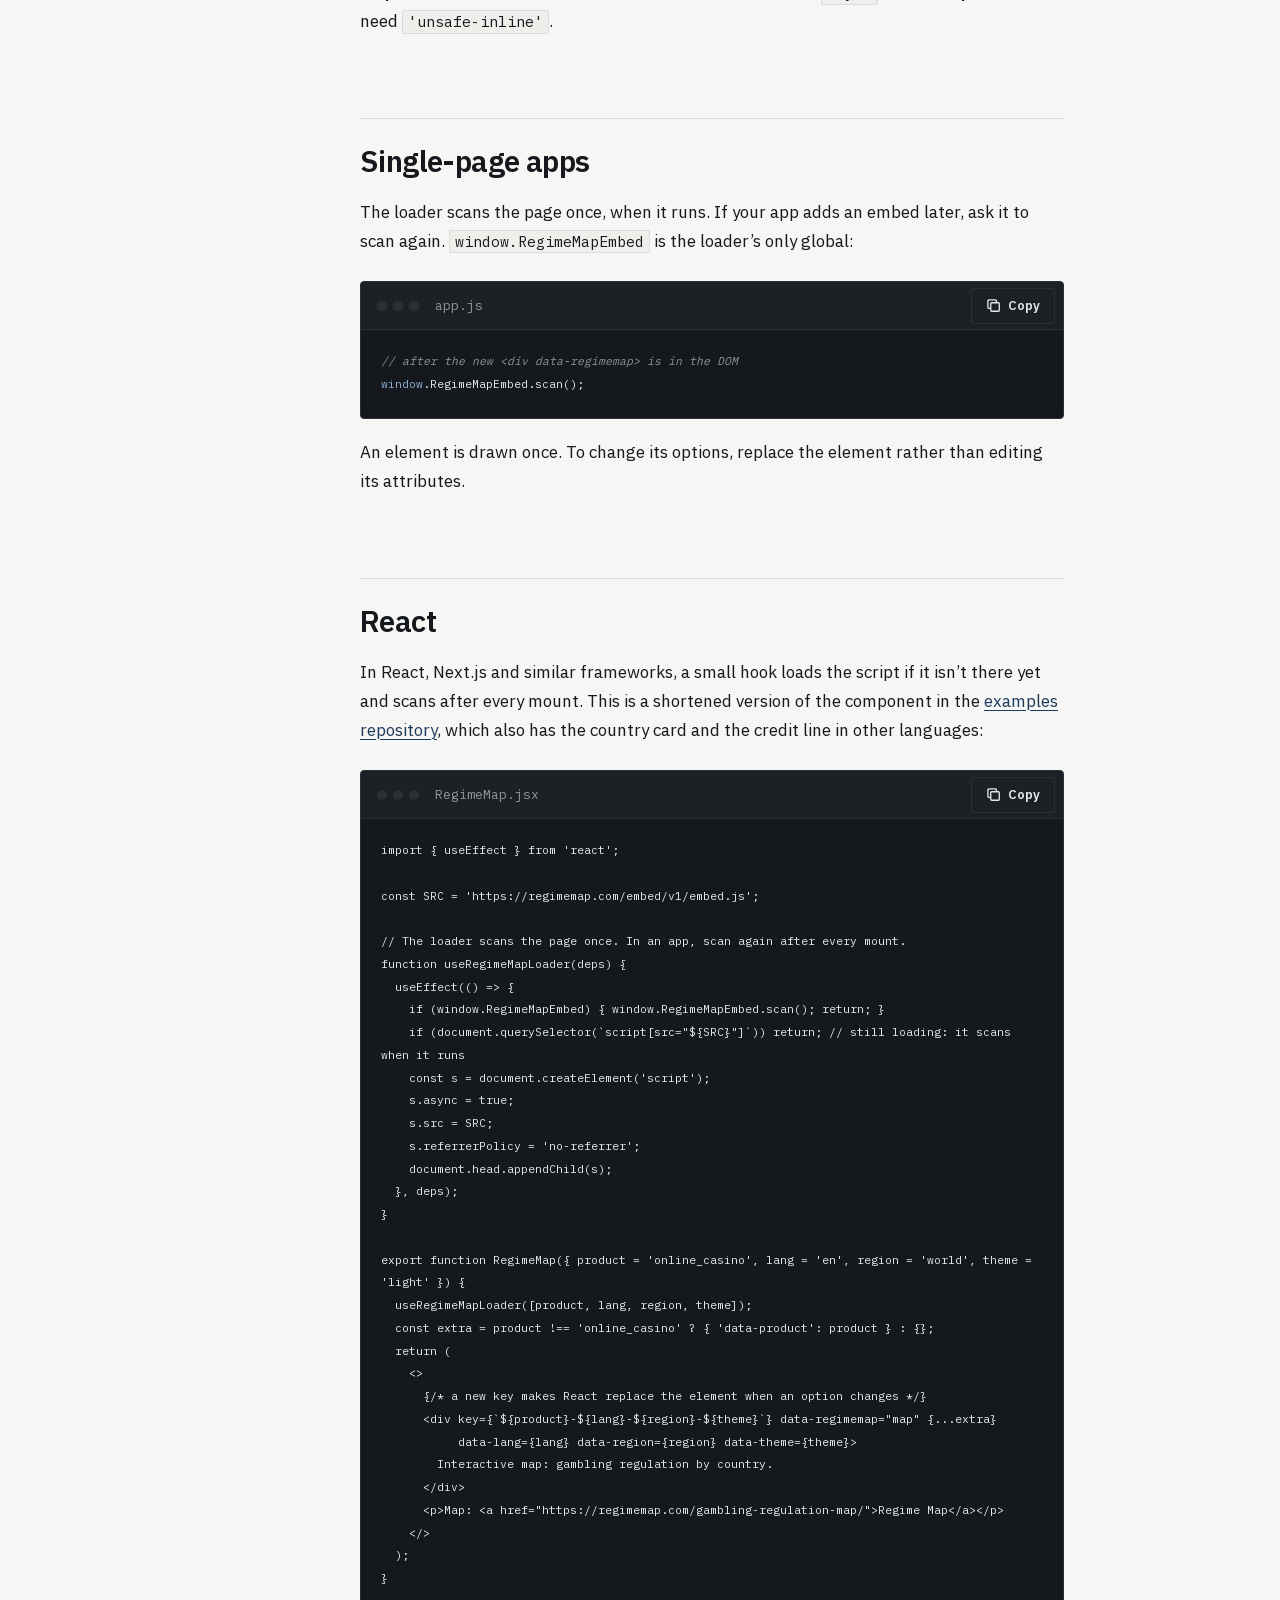
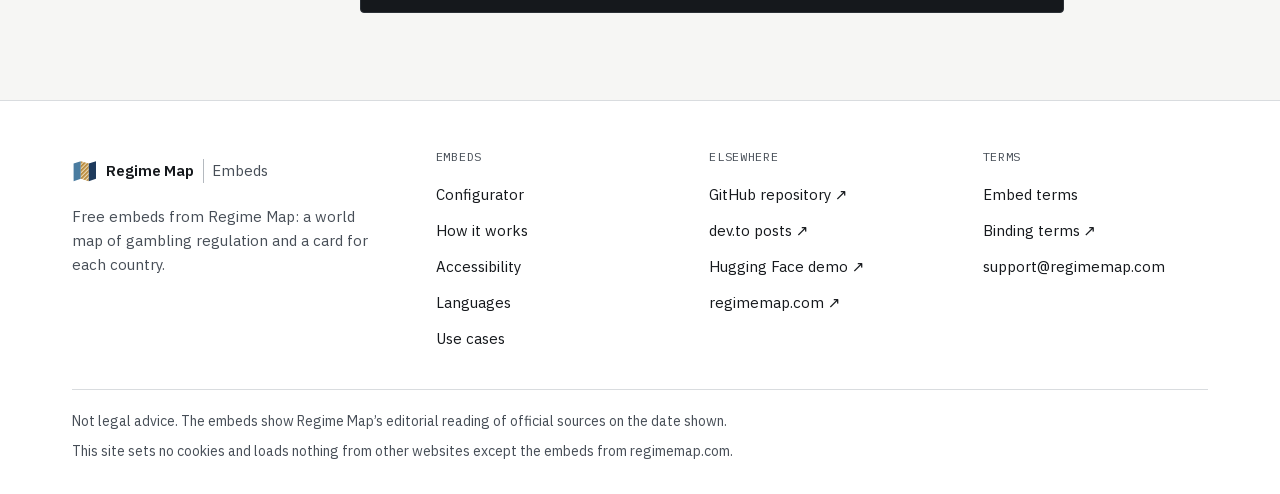
==== commit 25d8a627: "How it works: reword the iframe section Co-Authored-By: Claude Opus 5.5 <noreply@anthropic.com> Cla" ====
--- a/how-it-works/index.html
+++ b/how-it-works/index.html
@@ -101,7 +101,7 @@
 <p>Each shadow root adopts the embed’s CSS as a constructable stylesheet. Browsers without that feature get a <code>&lt;link&gt;</code> to the same stylesheet, placed inside the shadow root. You won’t find a single <code>style=""</code> attribute: dimensions, map colours and hatch patterns all go through the CSSOM, so the embed keeps working under a strict <code>style-src</code> policy, even with <code>style-src-attr 'none'</code>.</p>
 <p>Every file is also plain ASCII, with non-ASCII characters written as escapes. A script without a declared charset is decoded in the host page’s encoding, and an early renderer that carried raw UTF-8 failed on pages in windows-1252 or Shift_JIS. The build now refuses to write any byte above 127, and the embeds are tested on pages declared UTF-8, windows-1252, Shift_JIS and nothing at all.</p>
 <h2 id="iframe">The iframe form</h2>
-<p>Not every platform lets a script through; many blog editors strip it from posts. For those, the configurator gives you an <code>&lt;iframe&gt;</code> pointing at <code>regimemap.com/embed/v1/frame/</code>, with <code>loading="lazy"</code> and <code>referrerpolicy="origin"</code>. Map frames use a 16:10 ratio but never drop below 420 px: on a 320 px screen the ratio alone would squeeze out the tabs and the legend. For a card, the configurator renders the chosen country in the chosen language at 360 px wide and copies that height into the code, so the card fits on a phone. Wider columns may show a little empty space under it; narrower ones get a scrollbar inside the frame rather than a cut-off card.</p>
+<p>Some blog editors delete <code>&lt;script&gt;</code> tags from posts, so the configurator also has an <code>&lt;iframe&gt;</code> version. It loads the same embed from <code>regimemap.com/embed/v1/frame/</code> and carries <code>loading="lazy"</code> and <code>referrerpolicy="origin"</code>. The map frame is 16:10 with a 420 px floor. Why the floor? At 320 px wide, 16:10 gives you 200 px, and the tabs and legend don’t fit in that. Cards are trickier, because an iframe can’t grow with what’s inside it. So the configurator draws the card you picked, in your language, at 360 px wide, and writes the height it measured into the code. On a phone it fits. In a wide column you may see a strip of empty space below it; in a column narrower than 360 px the frame scrolls instead of cutting the card off.</p>
 <figure class="wide"><svg class="dia" viewBox="0 0 760 230" role="img" aria-labelledby="d4t"><title id="d4t">Script form versus iframe form.</title>
 <rect class="bx" x="24" y="24" width="344" height="182" rx="4"/><text class="t" x="44" y="54">Script form</text><text class="m" x="44" y="80">&lt;div data-regimemap&gt; + embed.js</text>
 <text class="t2" x="44" y="112">Height follows the content</text><text class="t2" x="44" y="134">Inherits nothing, changes nothing</text><text class="t2" x="44" y="156">Several embeds share one loader</text><text class="ma" x="44" y="186">recommended</text>
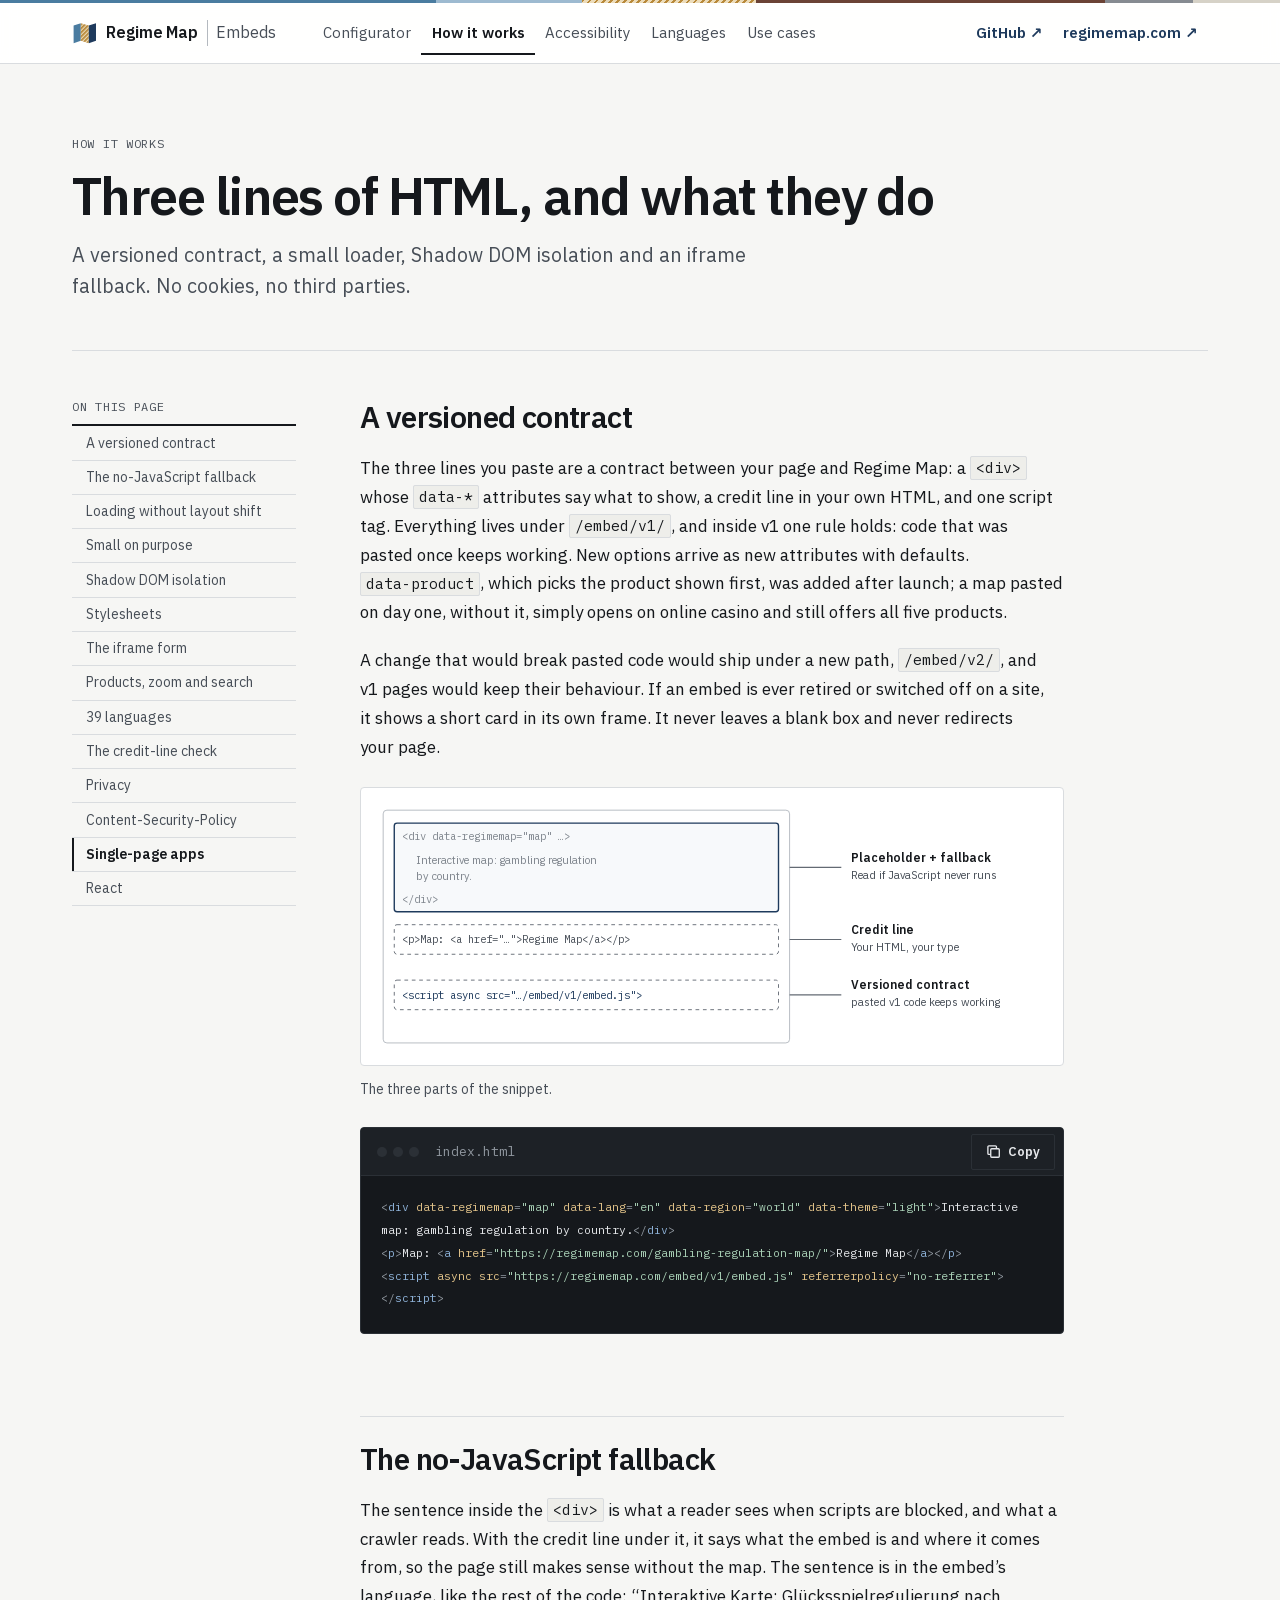
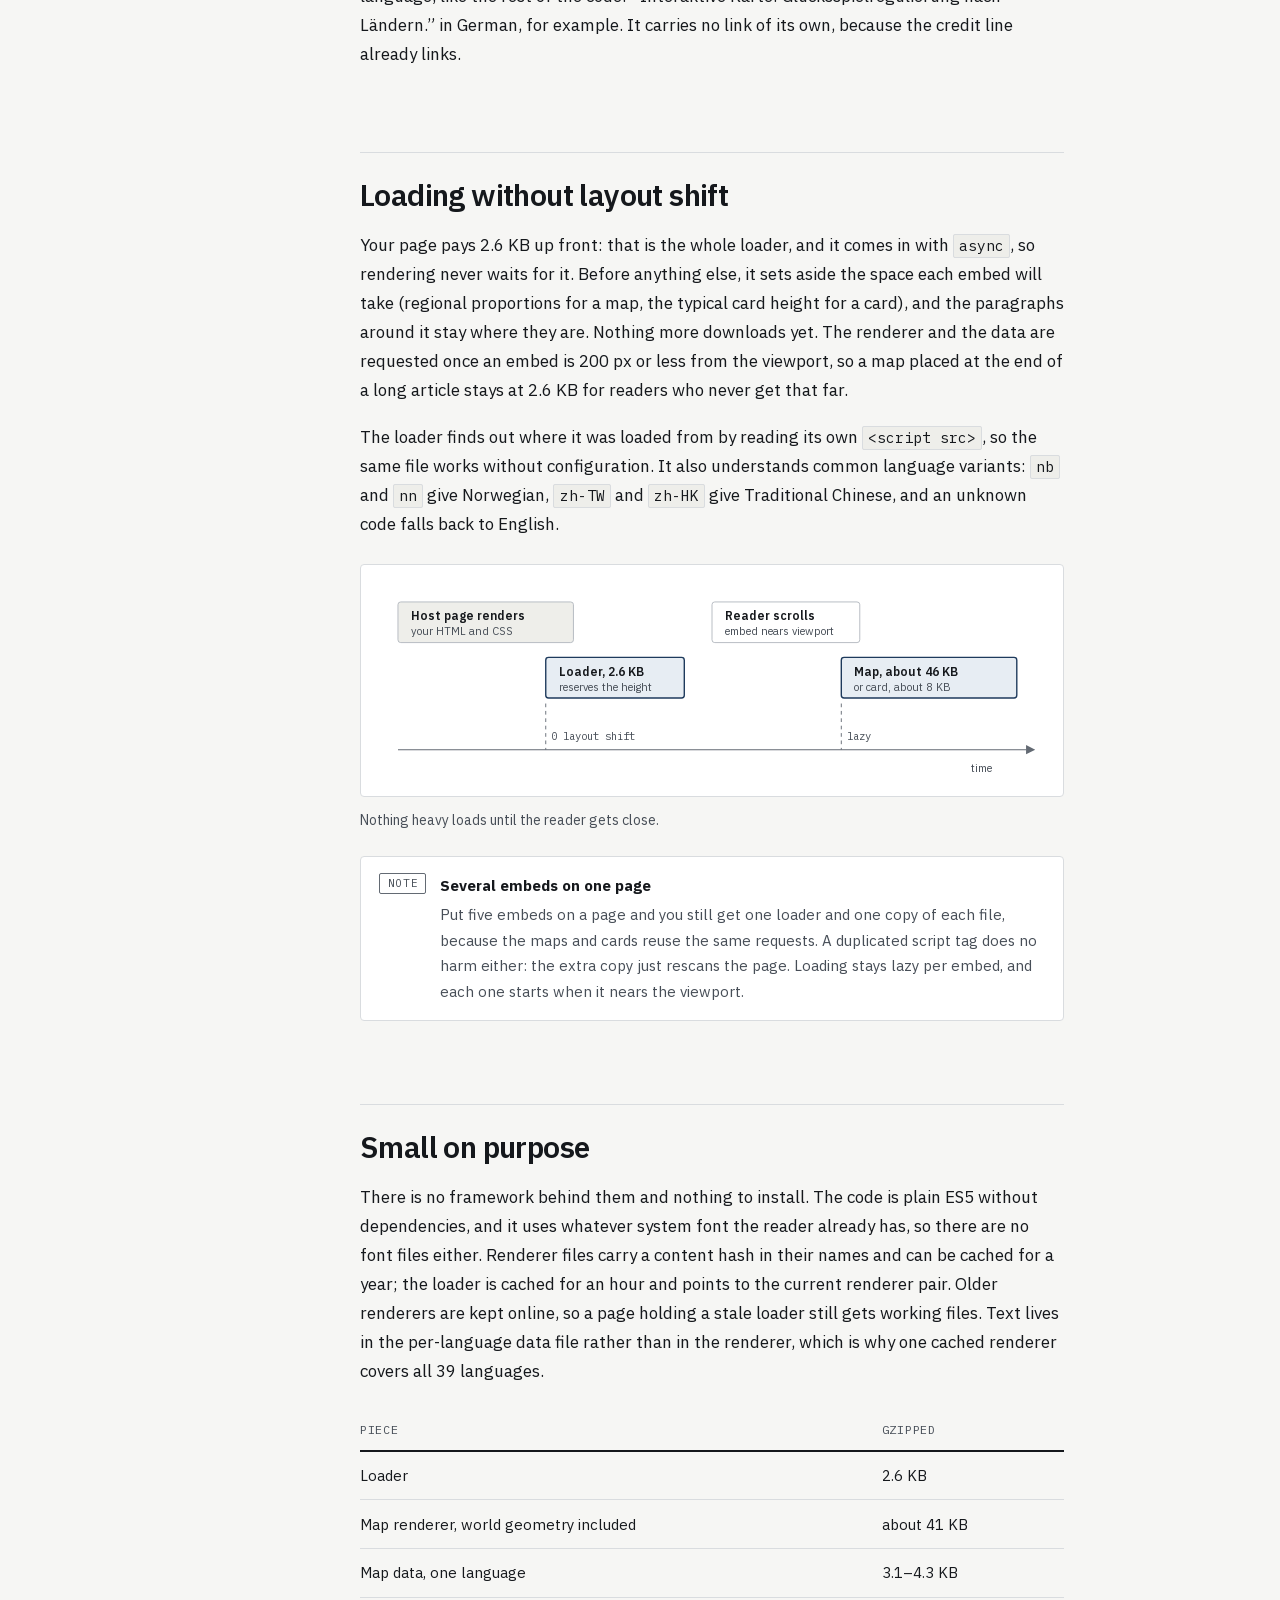
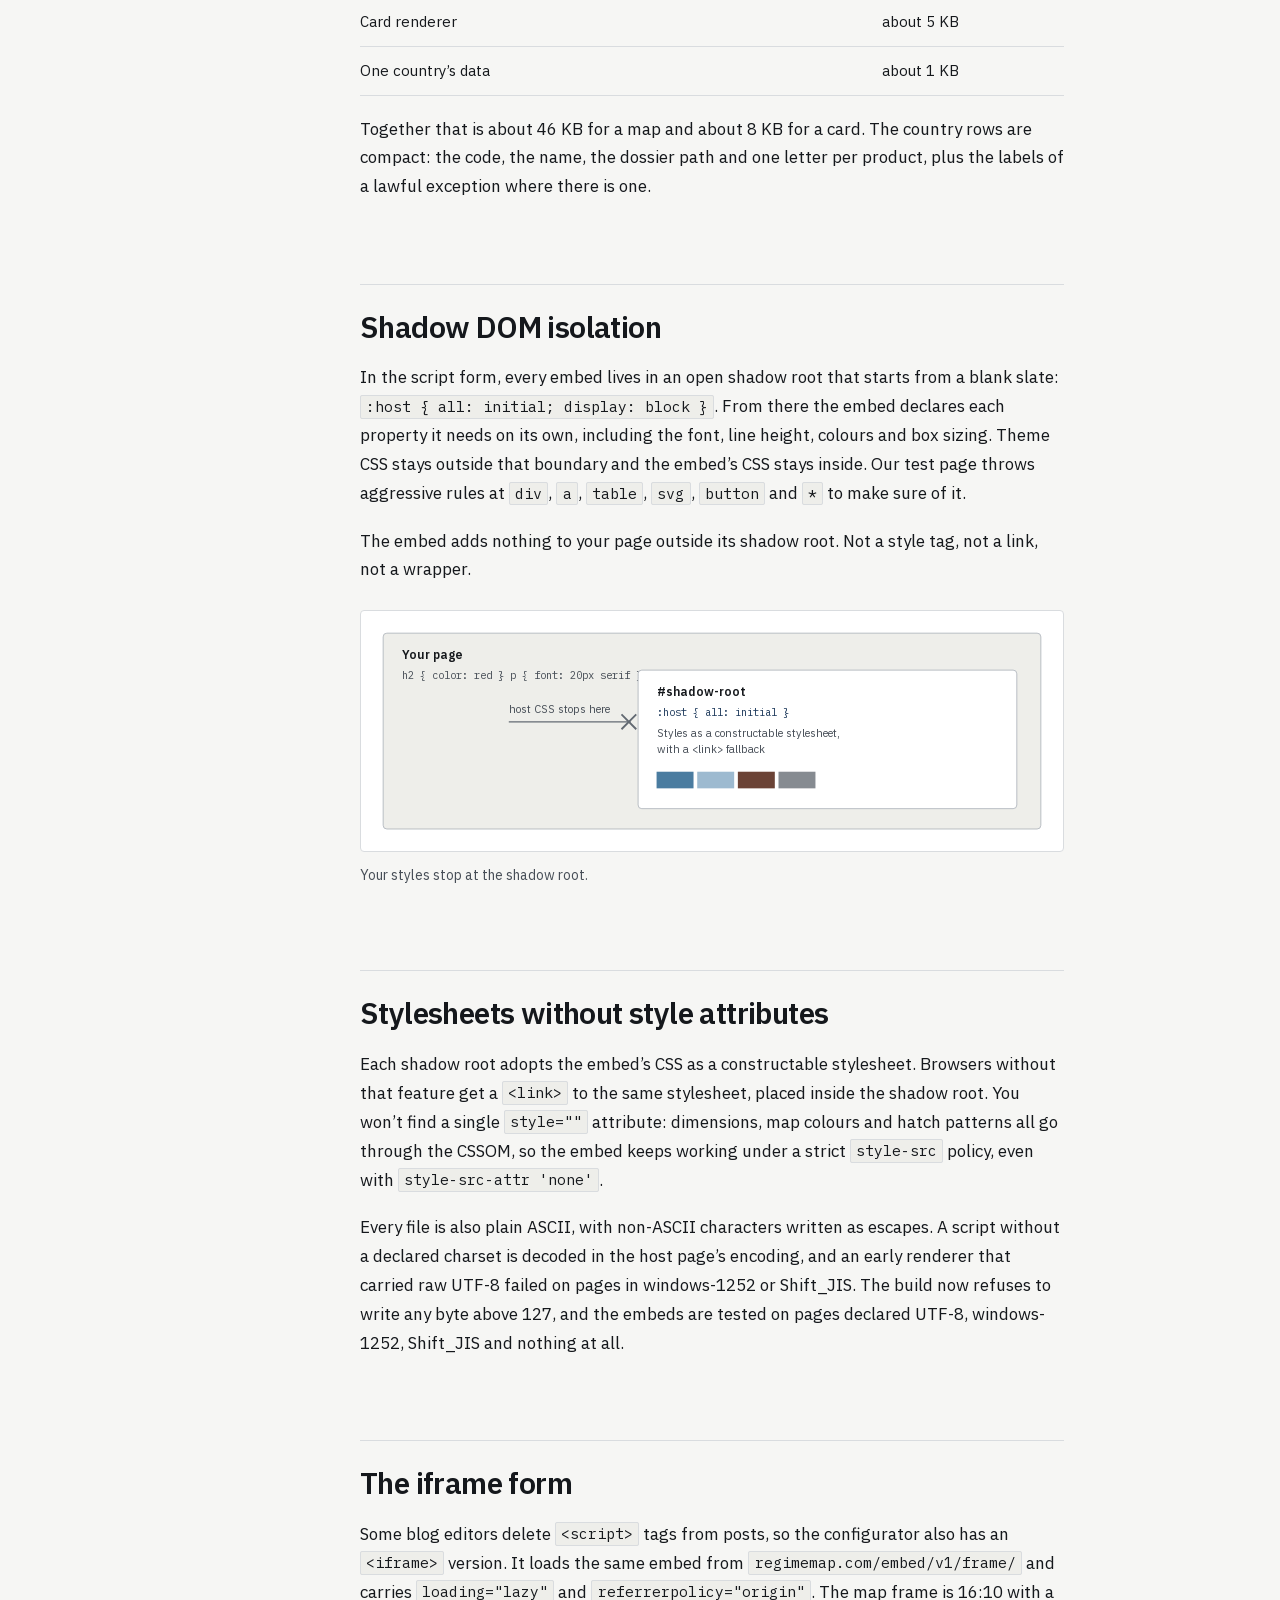
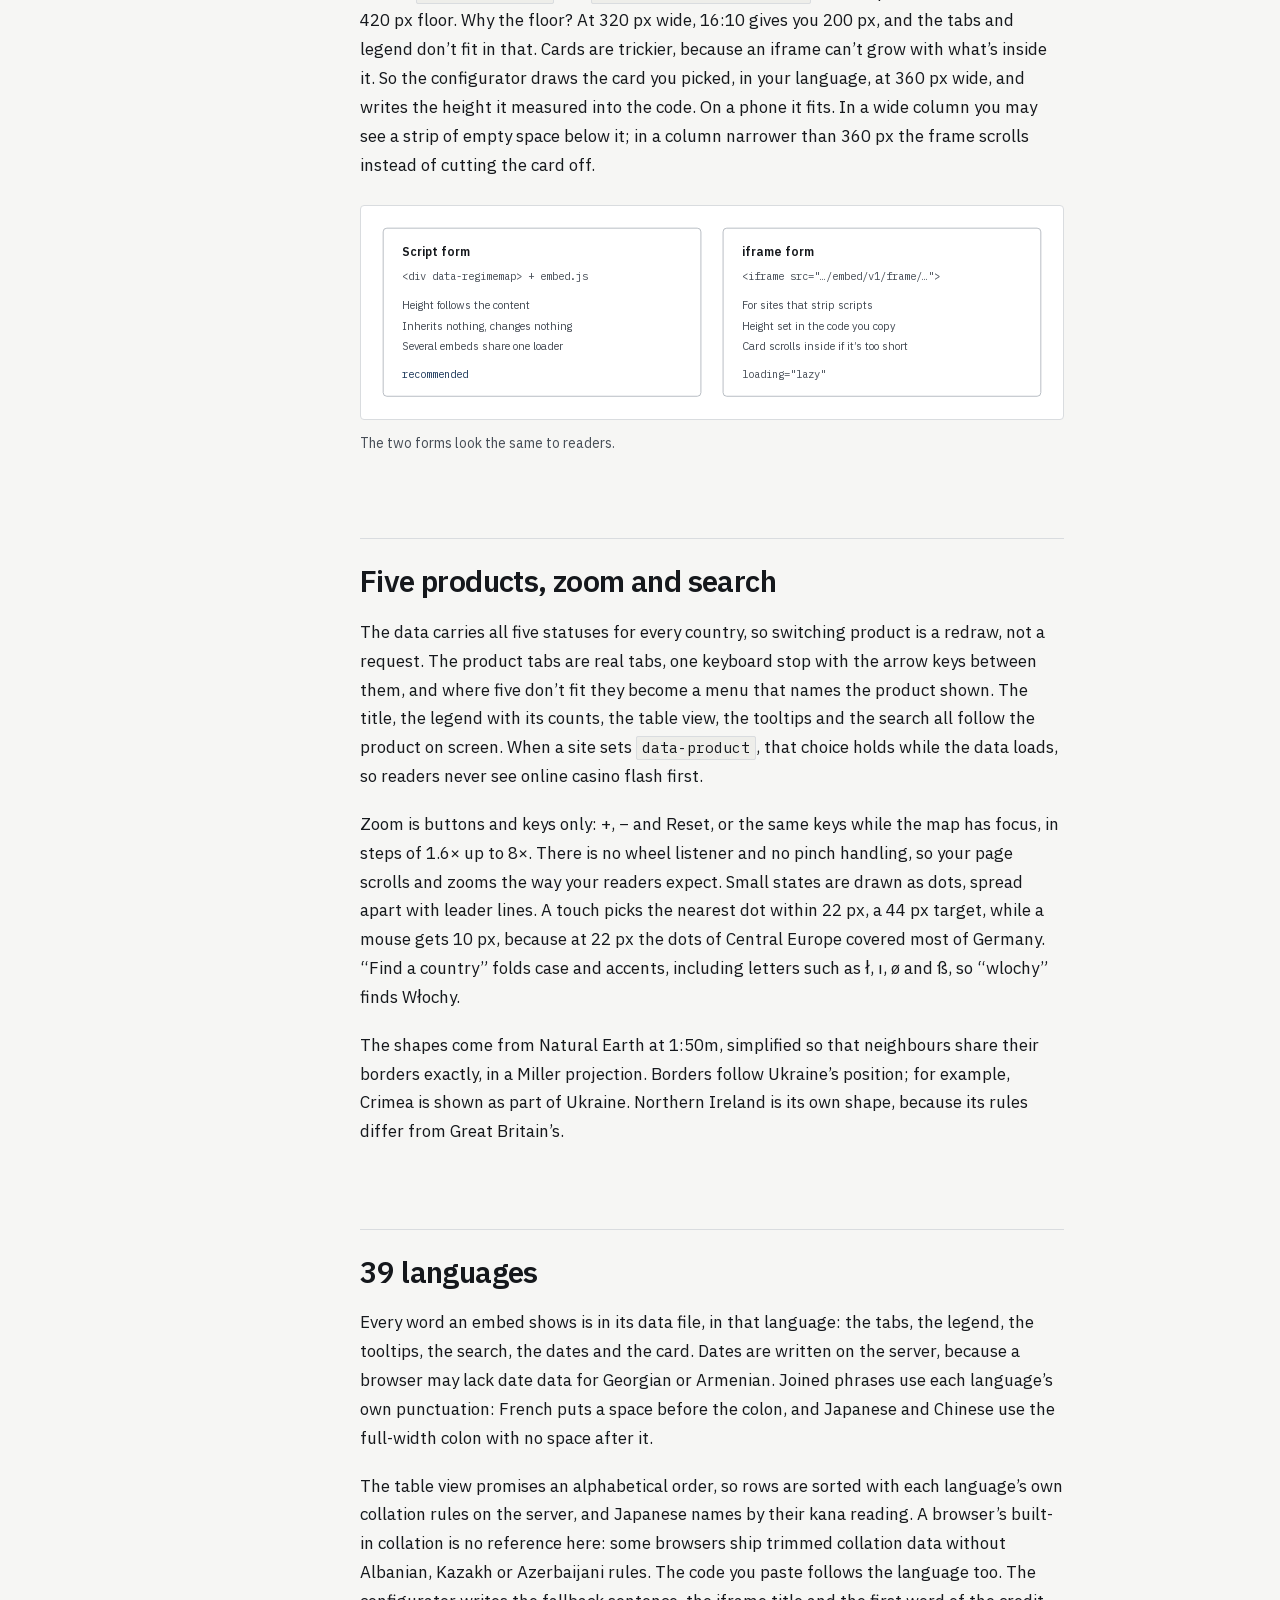
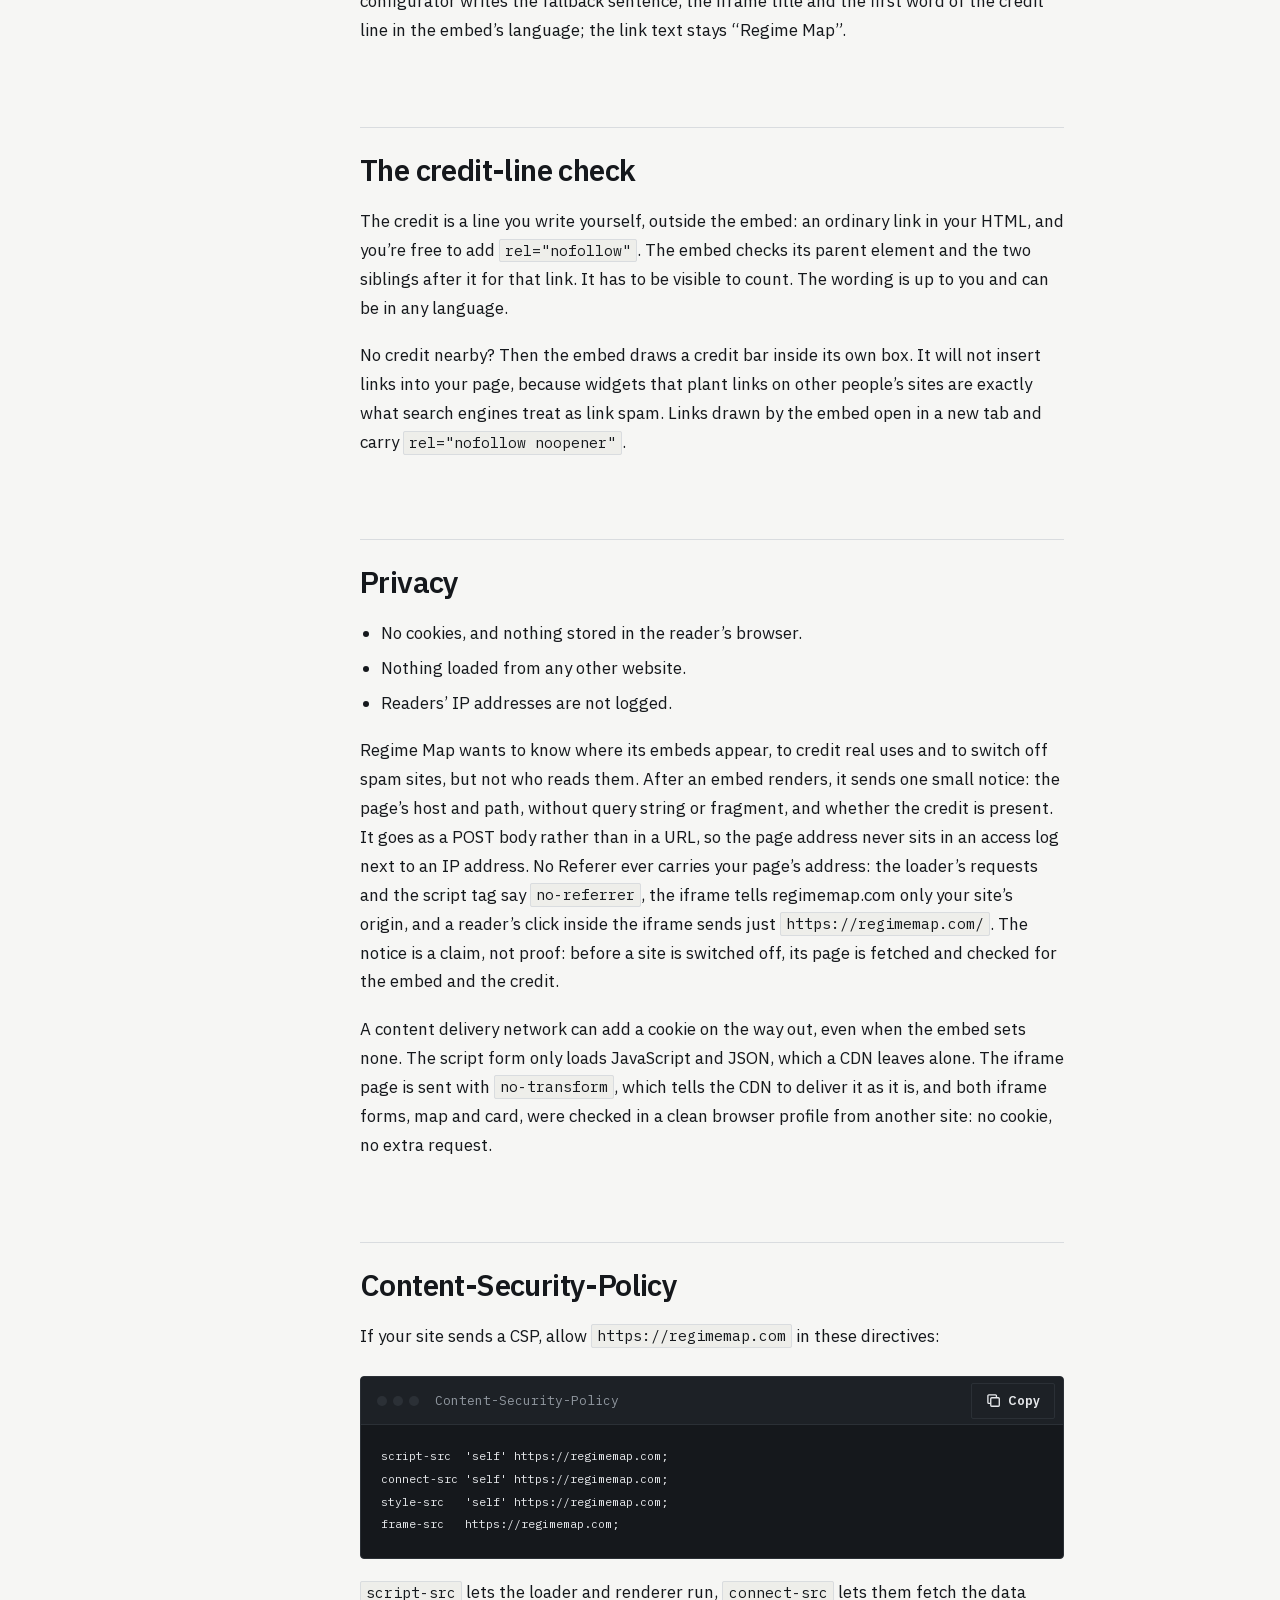
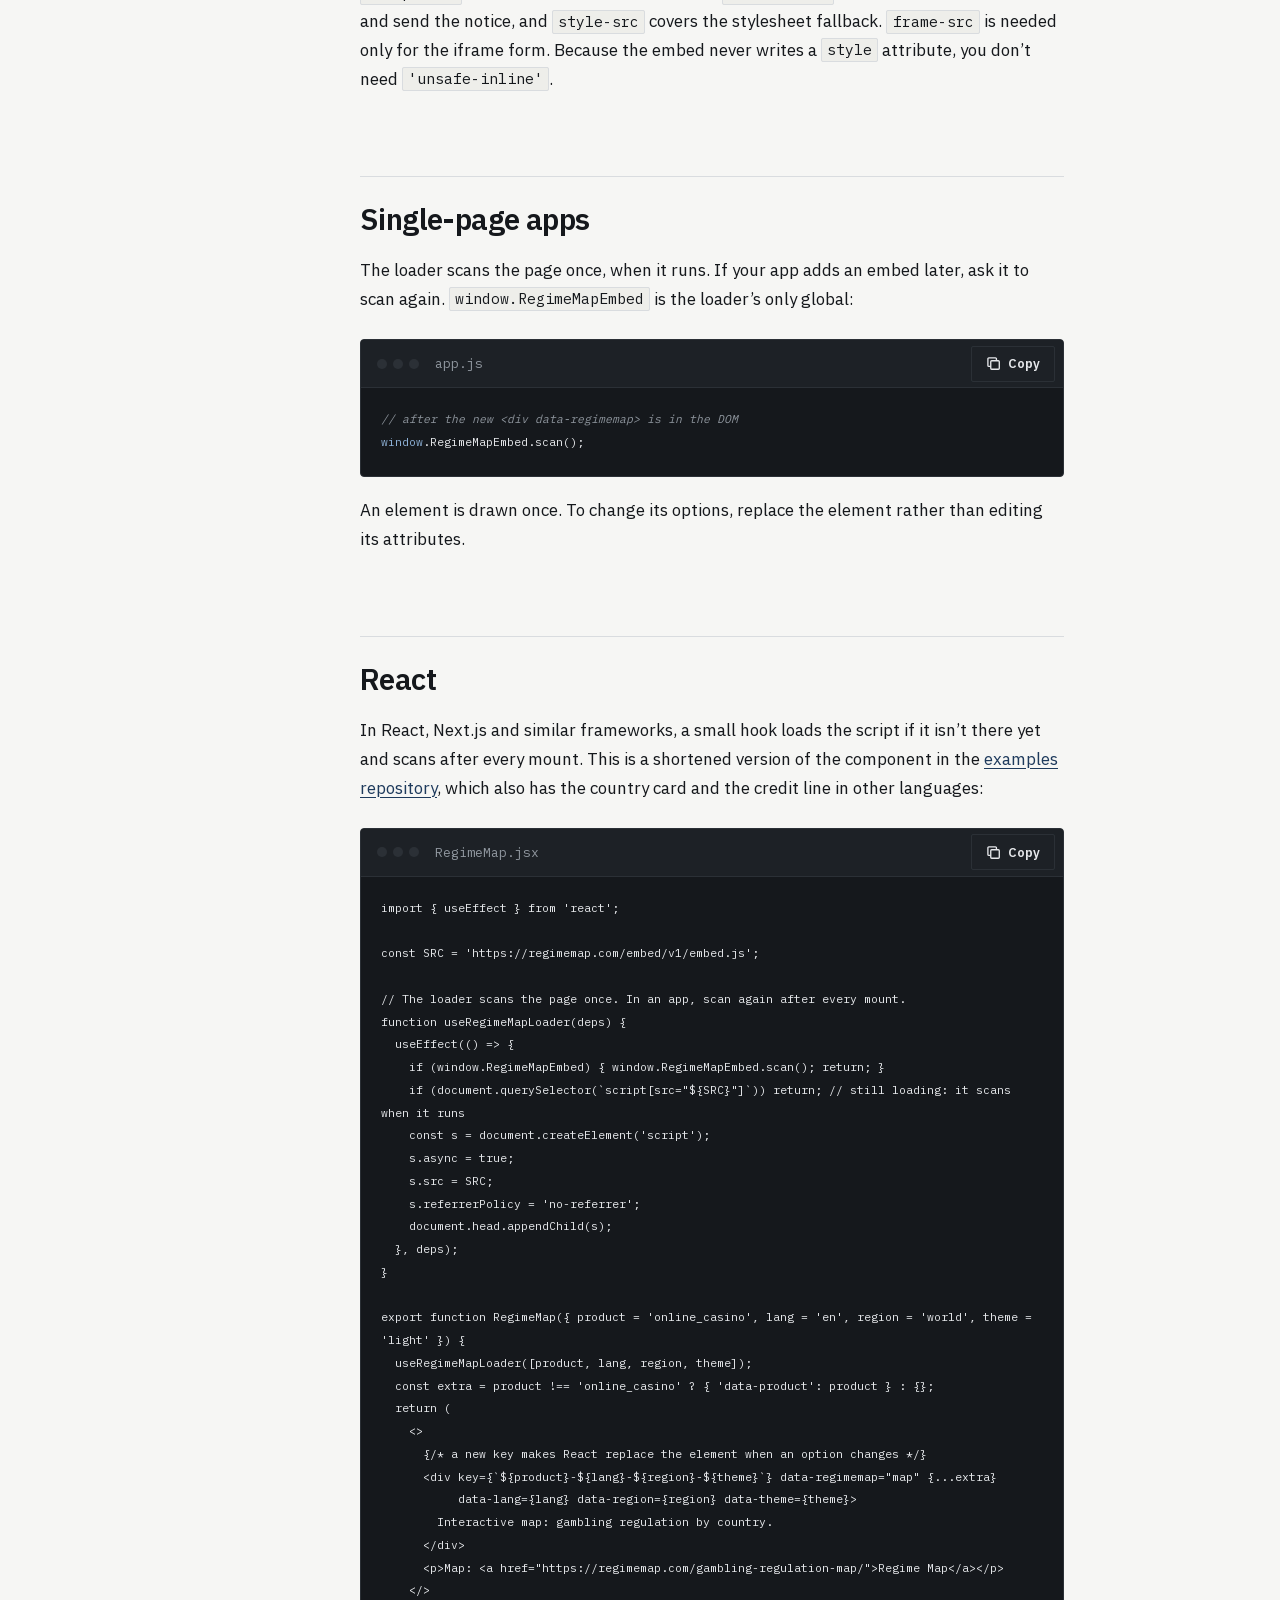
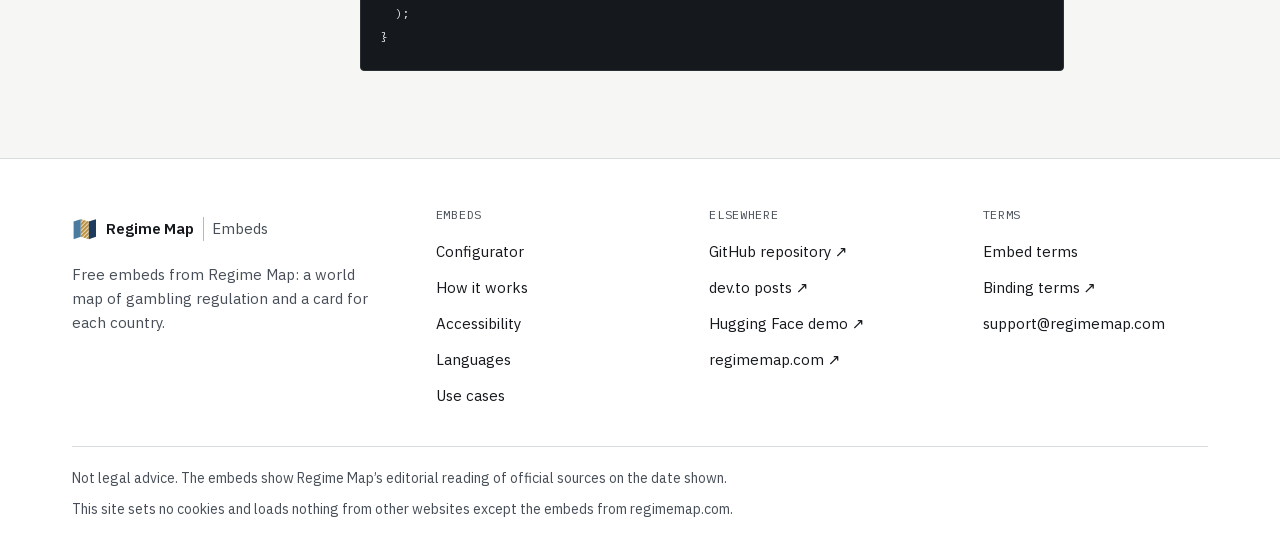
==== commit 6da49052: "How it works: Referer never carries the host page address Since 8 Nov a click inside the iframe send" ====
--- a/how-it-works/index.html
+++ b/how-it-works/index.html
@@ -119,7 +119,7 @@
 <p>No credit nearby? Then the embed draws a credit bar inside its own box. It will not insert links into your page, because widgets that plant links on other people’s sites are exactly what search engines treat as link spam. Links drawn by the embed open in a new tab and carry <code>rel="nofollow noopener"</code>.</p>
 <h2 id="privacy">Privacy</h2>
 <ul><li>No cookies, and nothing stored in the reader’s browser.</li><li>Nothing loaded from any other website.</li><li>Readers’ IP addresses are not logged.</li></ul>
-<p>Regime Map wants to know where its embeds appear, to credit real uses and to switch off spam sites, but not who reads them. After an embed renders, it sends one small notice: the page’s host and path, without query string or fragment, and whether the credit is present. It goes as a POST body rather than in a URL, so the page address never sits in an access log next to an IP address, and every request the embed makes says <code>no-referrer</code>. The notice is a claim, not proof: before a site is switched off, its page is fetched and checked for the embed and the credit.</p>
+<p>Regime Map wants to know where its embeds appear, to credit real uses and to switch off spam sites, but not who reads them. After an embed renders, it sends one small notice: the page’s host and path, without query string or fragment, and whether the credit is present. It goes as a POST body rather than in a URL, so the page address never sits in an access log next to an IP address. No Referer ever carries your page’s address: the loader’s requests and the script tag say <code>no-referrer</code>, the iframe tells regimemap.com only your site’s origin, and a reader’s click inside the iframe sends just <code>https://regimemap.com/</code>. The notice is a claim, not proof: before a site is switched off, its page is fetched and checked for the embed and the credit.</p>
 <p>A content delivery network can add a cookie on the way out, even when the embed sets none. The script form only loads JavaScript and JSON, which a CDN leaves alone. The iframe page is sent with <code>no-transform</code>, which tells the CDN to deliver it as it is, and both iframe forms, map and card, were checked in a clean browser profile from another site: no cookie, no extra request.</p>
 <h2 id="csp">Content-Security-Policy</h2>
 <p>If your site sends a CSP, allow <code>https://regimemap.com</code> in these directives:</p>
